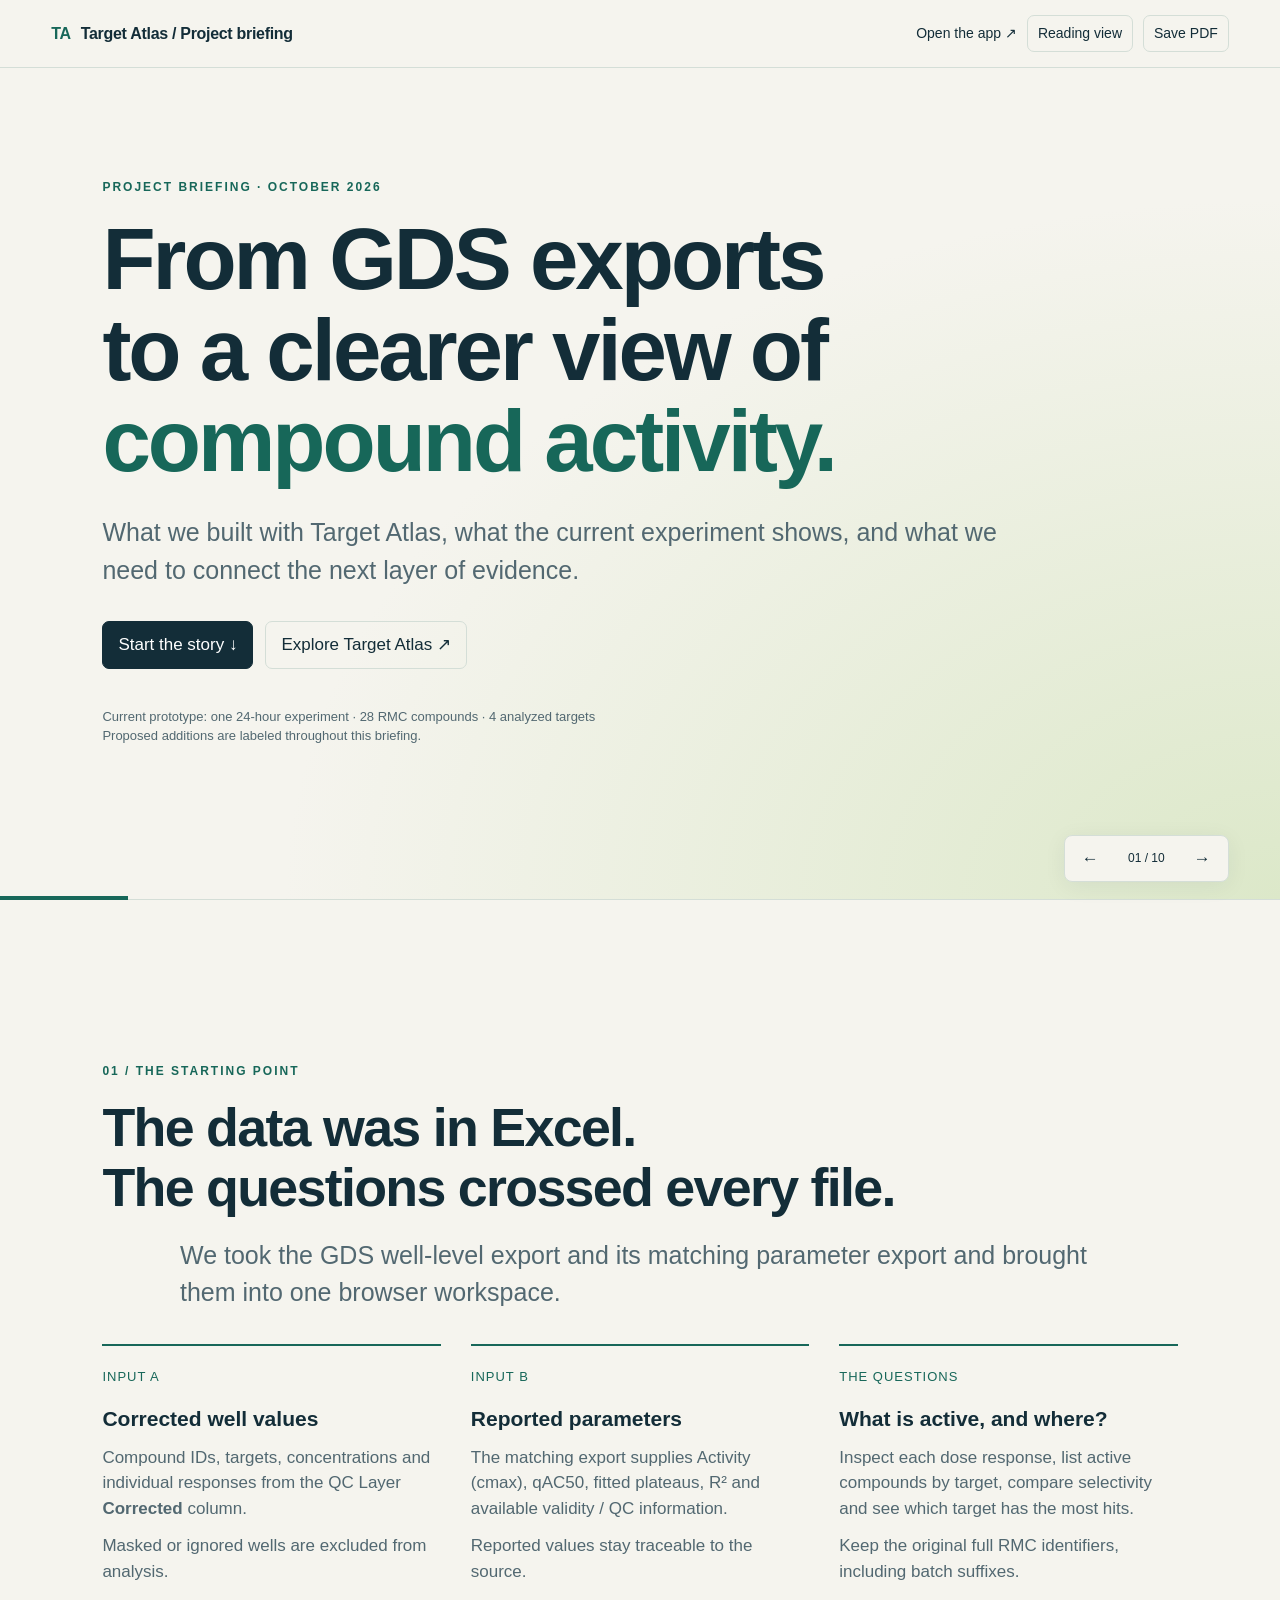
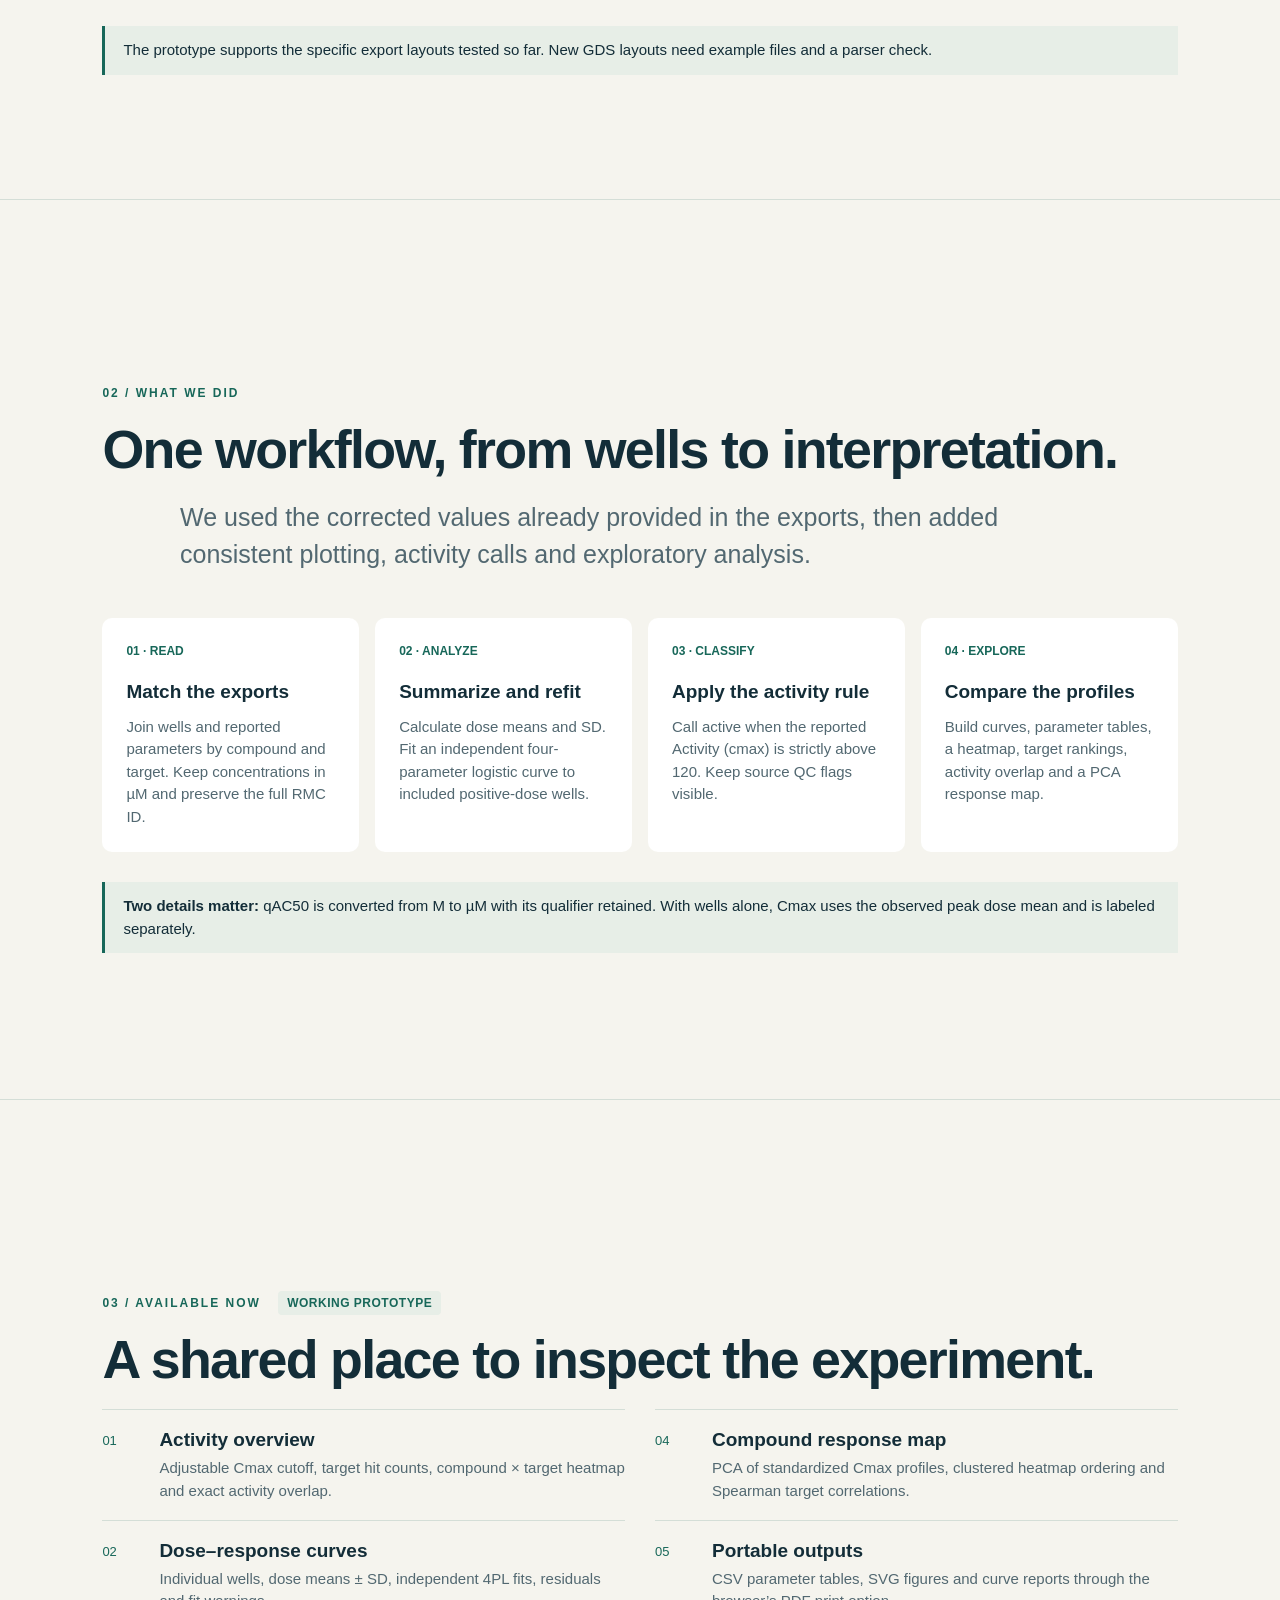
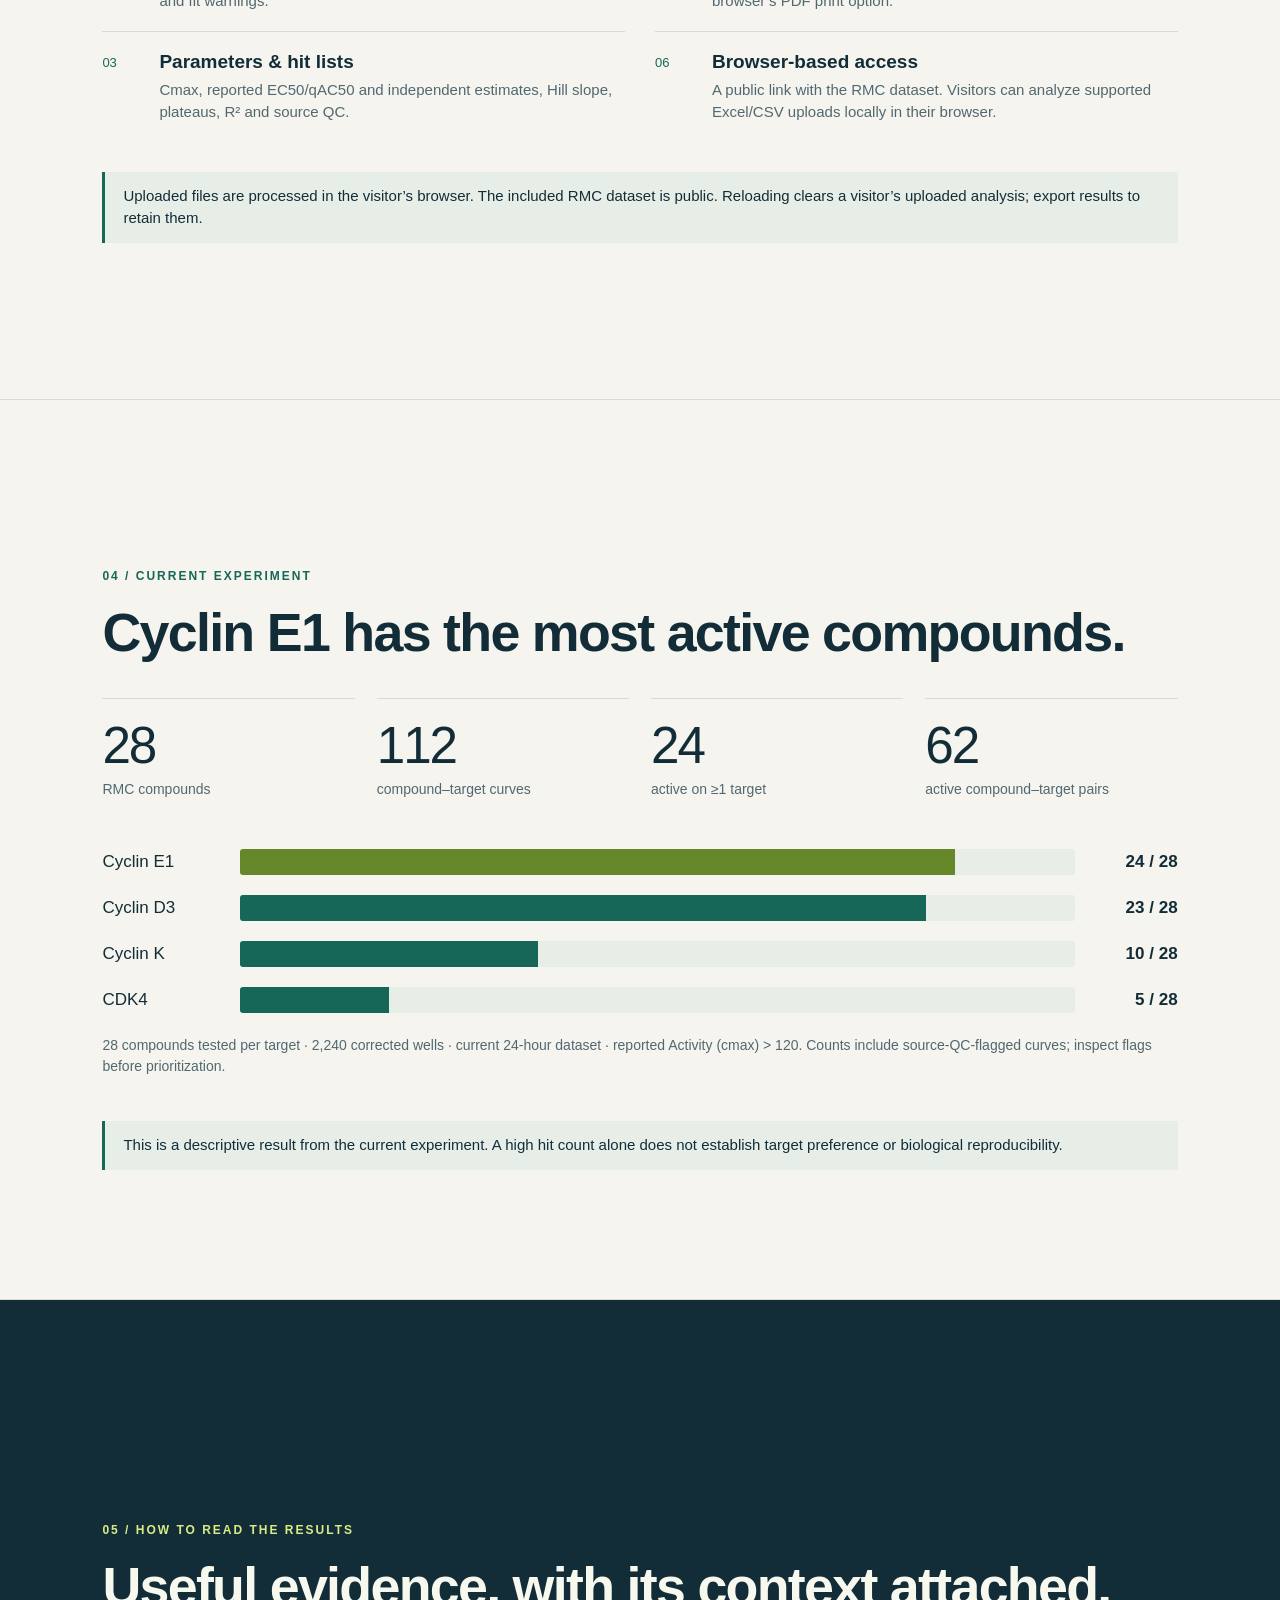
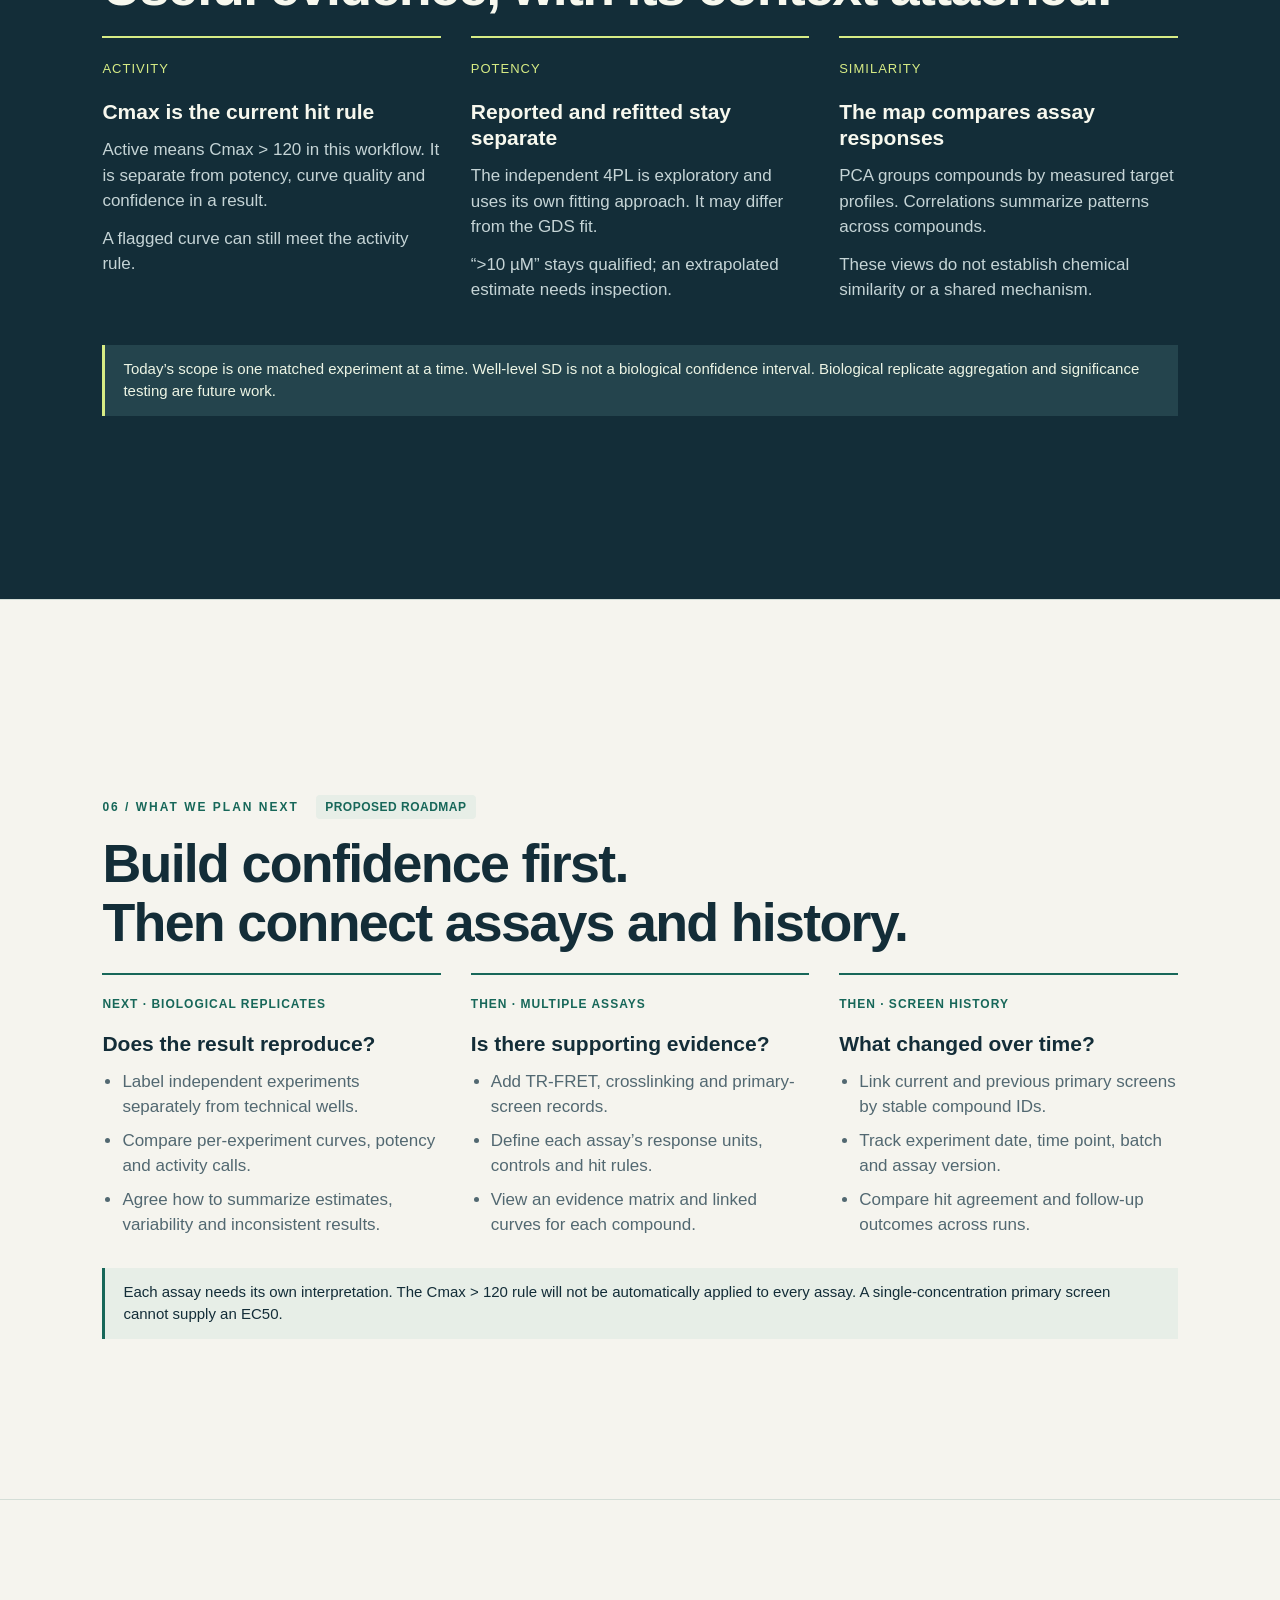
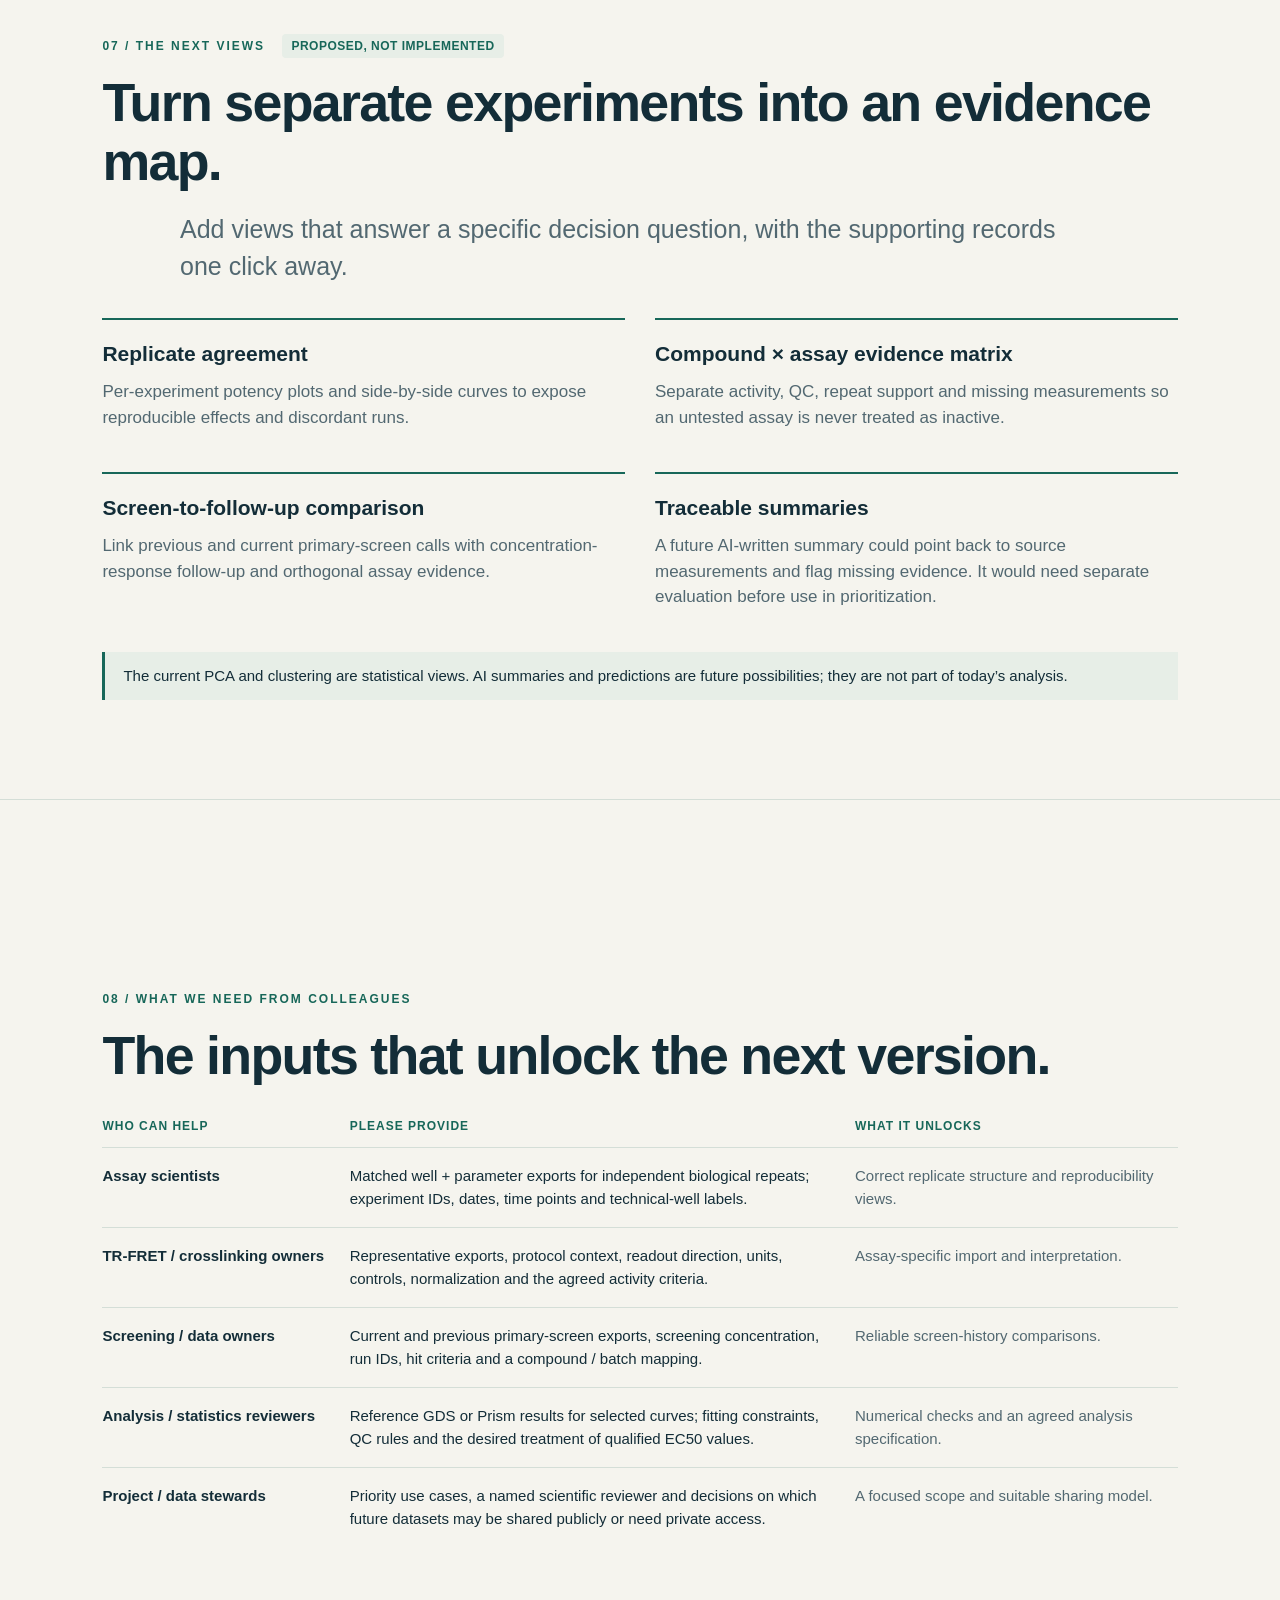
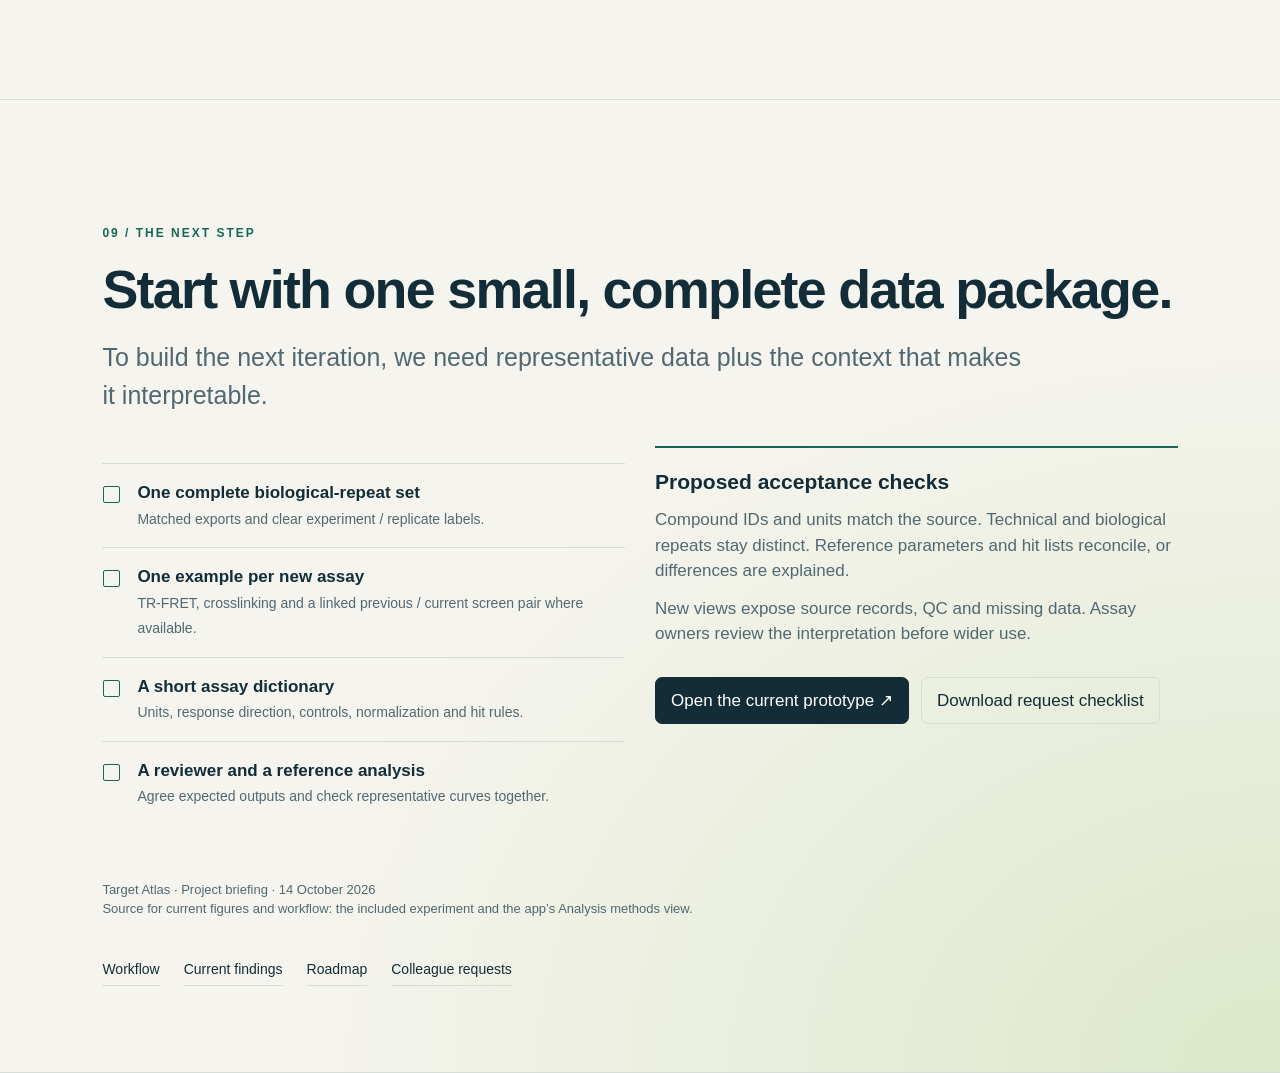
==== presentation.html @ cdcd8d78 "Add Target Atlas project briefing Add a presentation-style webpage explaining the GDS export workflo" ====
<!doctype html>
<html lang="en">
<head>
<meta charset="utf-8"><meta name="viewport" content="width=device-width,initial-scale=1">
<meta name="description" content="Target Atlas project briefing: GDS export workflow, current capabilities, findings, next steps and collaboration needs.">
<title>Target Atlas — Project briefing</title>
<style>
:root{--ink:#132d38;--muted:#526871;--paper:#f5f4ee;--teal:#176759;--lime:#d7ec85;--line:#d4ded7;--soft:#e7eee7;--white:#fff;--amber:#9b6120}*{box-sizing:border-box}html{scroll-behavior:auto;scroll-padding-top:0}body{margin:0;background:var(--paper);color:var(--ink);font:17px/1.5 -apple-system,BlinkMacSystemFont,"Segoe UI",sans-serif}a{color:inherit}button,a.action{font:inherit}button,a.action{border:1px solid var(--line);border-radius:7px;background:transparent;color:inherit;padding:10px 15px;cursor:pointer;text-decoration:none}button:hover,a.action:hover{background:var(--soft)}button:focus-visible,a:focus-visible{outline:3px solid var(--teal);outline-offset:4px}.top{position:fixed;top:0;left:0;right:0;z-index:10;background:var(--paper);border-bottom:1px solid var(--line);padding:15px 4vw;display:flex;align-items:center;justify-content:space-between;gap:16px}.brand{font-size:16px;font-weight:700;text-decoration:none;letter-spacing:-.3px}.brand span{color:var(--teal);margin-right:10px}.top nav{display:flex;align-items:center;gap:10px}.top nav a{font-size:14px;text-decoration:none}.top button{font-size:14px;padding:7px 10px}.progress{position:fixed;bottom:0;left:0;height:4px;background:var(--teal);z-index:20;width:10%}.slide{min-height:100svh;padding:124px 8vw 86px;display:flex;flex-direction:column;justify-content:center;border-bottom:1px solid var(--line);position:relative;scroll-margin-top:0}.slide>*{max-width:1200px;width:100%;margin-left:auto;margin-right:auto}.eyebrow{font-size:12px;font-weight:700;letter-spacing:2px;text-transform:uppercase;color:var(--teal);margin-bottom:18px}.eyebrow .tag{letter-spacing:.5px;margin-left:12px;padding:5px 9px;border-radius:4px;background:var(--soft)}h1,h2,h3,p{margin-top:0}h1{font-size:clamp(44px,6.8vw,88px);line-height:1.04;letter-spacing:-3px;font-weight:600;max-width:1000px;margin-bottom:28px}h1 em{font-style:normal;color:var(--teal)}h2{font-size:clamp(32px,4.2vw,55px);line-height:1.1;letter-spacing:-1.7px;font-weight:600;margin-bottom:20px}h3{font-size:21px;line-height:1.25;margin-bottom:12px;font-weight:600}.lead{font-size:clamp(19px,2vw,25px);color:var(--muted);max-width:920px;margin-bottom:32px}.hero{background:radial-gradient(ellipse at 100% 100%,#dce8c9 0,transparent 55%),var(--paper)}.hero .hero-content{max-width:1200px}.hero h1{margin-left:0}.hero .lead{margin-left:0}.actions{display:flex;flex-wrap:wrap;gap:12px;margin-top:30px}.primary{background:var(--ink)!important;color:var(--white)!important;border-color:var(--ink)!important}.meta{font-size:13px;color:var(--muted);margin-top:38px}.grid{display:grid;grid-template-columns:repeat(3,minmax(0,1fr));gap:30px}.grid.two{grid-template-columns:repeat(2,minmax(0,1fr))}.block{border-top:2px solid var(--teal);padding-top:21px}.block .num{color:var(--teal);font-size:13px;letter-spacing:1px;margin-bottom:20px}.block p{color:var(--muted);margin-bottom:12px}.block ul{padding-left:20px;margin:0;color:var(--muted)}li+li{margin-top:8px}.note{border-left:3px solid var(--teal);padding:13px 18px;background:var(--soft);margin-top:30px;font-size:15px}.pipeline{display:grid;grid-template-columns:repeat(4,minmax(0,1fr));gap:16px;margin-top:12px}.step{background:var(--white);padding:24px;border-radius:10px;position:relative}.step b{display:block;font-size:12px;color:var(--teal);margin-bottom:20px}.step h3{font-size:19px}.step p{font-size:15px;color:var(--muted);margin-bottom:0}.stats{display:grid;grid-template-columns:repeat(4,minmax(0,1fr));gap:22px;margin:15px auto 32px}.stat{border-top:1px solid var(--line);padding-top:18px}.stat strong{display:block;font-size:clamp(36px,4vw,58px);line-height:1.15;font-weight:500;letter-spacing:-2px}.stat span{font-size:14px;color:var(--muted)}.bars{display:grid;gap:20px;margin-top:16px}.bar-row{display:grid;grid-template-columns:120px 1fr 85px;gap:18px;align-items:center}.track{background:var(--soft);height:26px;border-radius:3px;overflow:hidden}.fill{height:100%;background:var(--teal)}.bar-row:first-child .fill{background:#66862a}.bar-row strong{text-align:right;font-size:17px}.caption{font-size:14px;color:var(--muted);margin-top:22px}.feature{padding:18px 0;border-top:1px solid var(--line);display:grid;grid-template-columns:45px 1fr;gap:12px}.feature span{font-size:13px;color:var(--teal);padding-top:3px}.feature h3{font-size:19px;margin-bottom:5px}.feature p{font-size:15px;color:var(--muted);margin:0}.dark{background:var(--ink);color:#f7f8ee}.dark .eyebrow{color:var(--lime)}.dark .lead,.dark p,.dark li{color:#c5d4d6}.dark .block{border-color:var(--lime)}.dark .num{color:var(--lime)}.dark .note{background:#24444d;border-color:var(--lime);color:#edf5e5}.phase{font-size:12px;color:var(--teal);font-weight:700;letter-spacing:1px;text-transform:uppercase;margin-bottom:18px}.roadmap .block{padding-top:20px}.ask-table{width:100%;border-collapse:collapse;font-size:15px}.ask-table th{text-align:left;color:var(--teal);font-size:12px;text-transform:uppercase;letter-spacing:1px;padding:12px 16px 12px 0}.ask-table td{vertical-align:top;padding:17px 22px 17px 0;border-top:1px solid var(--line)}.ask-table td:first-child{font-weight:600;width:23%}.ask-table td:nth-child(2){width:47%}.ask-table td:last-child{color:var(--muted)}.checklist{list-style:none;padding:0;display:grid;gap:0}.checklist li{padding:16px 0 16px 35px;border-top:1px solid var(--line);position:relative;margin:0}.checklist li:before{content:"";position:absolute;left:1px;top:22px;width:15px;height:15px;border:1.5px solid var(--teal);border-radius:2px}.footer{position:fixed;bottom:18px;right:4vw;display:flex;align-items:center;gap:8px;background:var(--paper);border:1px solid var(--line);border-radius:8px;padding:5px;z-index:11;box-shadow:0 4px 22px #132d3810}.footer button{padding:5px 12px;border:0}.footer output{font-size:12px;min-width:55px;text-align:center;color:var(--ink)}.section-links{display:flex;gap:9px;flex-wrap:wrap;margin-top:22px}.section-links a{border-bottom:1px solid var(--line);text-decoration:none;font-size:14px;padding:5px 0;margin-right:15px}.small{font-size:14px;color:var(--muted)}.overview .slide{min-height:auto;padding-top:110px;padding-bottom:70px}.overview .footer{display:none}@media(min-width:1100px){body:not(.overview){scroll-snap-type:y proximity}.slide{scroll-snap-align:start}}@media(max-width:760px){body{font-size:16px}.top{padding:12px 5vw}.top nav .app-link{display:none}.top nav{gap:5px}.top button{font-size:12px;padding:7px}.brand{font-size:14px}.slide{padding:115px 6vw 90px;min-height:auto}.hero{min-height:100svh}h1{letter-spacing:-2px}h2{letter-spacing:-1px}.grid,.grid.two{grid-template-columns:1fr;gap:25px}.pipeline{grid-template-columns:1fr 1fr;gap:12px}.stats{grid-template-columns:1fr 1fr}.bar-row{grid-template-columns:90px 1fr 65px;gap:10px}.ask-table,.ask-table tbody,.ask-table tr,.ask-table td{display:block}.ask-table thead{display:none}.ask-table tr{padding:13px 0;border-top:1px solid var(--line)}.ask-table td{border:0;padding:3px 0;width:100%!important}.ask-table td:last-child:before{content:"Needed for: ";font-weight:500}.top nav a{font-size:12px}.lead{margin-bottom:25px}}@media(max-width:420px){.pipeline{grid-template-columns:1fr}.top nav a{display:none}.step{padding:18px}.slide{padding-top:105px}.bar-row{font-size:14px}}@media(prefers-reduced-motion:reduce){html{scroll-behavior:auto}}@media print{@page{size:landscape;margin:12mm}html{scroll-behavior:auto}body{background:white;font-size:12pt;color:#132d38;-webkit-print-color-adjust:exact;print-color-adjust:exact}.top,.footer,.progress,.actions,.section-links{display:none!important}.slide,.overview .slide{min-height:0;height:auto;padding:15mm 10mm;break-after:page;break-inside:avoid;border:0}.slide:last-of-type{break-after:auto}h1{font-size:48pt}h2{font-size:30pt}.lead{font-size:17pt}.grid{gap:20px}.block p,.block li,.step p,.ask-table{font-size:11pt}.stats{margin:12px auto 20px}.stat strong{font-size:35pt}.note{margin-top:18px;font-size:11pt}.hero{background:var(--paper)}}
</style>
</head>
<body>
<header class="top"><a class="brand" href="#intro"><span>TA</span>Target Atlas / Project briefing</a><nav aria-label="Presentation controls"><a class="app-link" href="https://kkam-revmed.github.io/target-atlas/" target="_blank" rel="noopener">Open the app ↗</a><button id="overview" aria-pressed="false">Reading view</button><button id="print">Save PDF</button></nav></header>
<main>
<section class="slide hero" id="intro" aria-labelledby="title">
<div class="hero-content"><div class="eyebrow">Project briefing · October 2026</div><h1>From GDS exports<br>to a clearer view of<br><em>compound activity.</em></h1><p class="lead">What we built with Target Atlas, what the current experiment shows, and what we need to connect the next layer of evidence.</p><div class="actions"><a class="action primary" href="#starting-point">Start the story ↓</a><a class="action" href="https://kkam-revmed.github.io/target-atlas/" target="_blank" rel="noopener">Explore Target Atlas ↗</a></div><p class="meta">Current prototype: one 24-hour experiment · 28 RMC compounds · 4 analyzed targets<br>Proposed additions are labeled throughout this briefing.</p></div>
</section>
<section class="slide" id="starting-point" aria-labelledby="s2"><div class="eyebrow">01 / The starting point</div><h2 id="s2">The data was in Excel.<br>The questions crossed every file.</h2><p class="lead">We took the GDS well-level export and its matching parameter export and brought them into one browser workspace.</p><div class="grid"><article class="block"><div class="num">INPUT A</div><h3>Corrected well values</h3><p>Compound IDs, targets, concentrations and individual responses from the QC Layer <strong>Corrected</strong> column.</p><p>Masked or ignored wells are excluded from analysis.</p></article><article class="block"><div class="num">INPUT B</div><h3>Reported parameters</h3><p>The matching export supplies Activity (cmax), qAC50, fitted plateaus, R² and available validity / QC information.</p><p>Reported values stay traceable to the source.</p></article><article class="block"><div class="num">THE QUESTIONS</div><h3>What is active, and where?</h3><p>Inspect each dose response, list active compounds by target, compare selectivity and see which target has the most hits.</p><p>Keep the original full RMC identifiers, including batch suffixes.</p></article></div><div class="note">The prototype supports the specific export layouts tested so far. New GDS layouts need example files and a parser check.</div></section>
<section class="slide" id="workflow" aria-labelledby="s3"><div class="eyebrow">02 / What we did</div><h2 id="s3">One workflow, from wells to interpretation.</h2><p class="lead">We used the corrected values already provided in the exports, then added consistent plotting, activity calls and exploratory analysis.</p><div class="pipeline"><article class="step"><b>01 · READ</b><h3>Match the exports</h3><p>Join wells and reported parameters by compound and target. Keep concentrations in µM and preserve the full RMC ID.</p></article><article class="step"><b>02 · ANALYZE</b><h3>Summarize and refit</h3><p>Calculate dose means and SD. Fit an independent four-parameter logistic curve to included positive-dose wells.</p></article><article class="step"><b>03 · CLASSIFY</b><h3>Apply the activity rule</h3><p>Call active when the reported Activity (cmax) is strictly above 120. Keep source QC flags visible.</p></article><article class="step"><b>04 · EXPLORE</b><h3>Compare the profiles</h3><p>Build curves, parameter tables, a heatmap, target rankings, activity overlap and a PCA response map.</p></article></div><div class="note"><strong>Two details matter:</strong> qAC50 is converted from M to µM with its qualifier retained. With wells alone, Cmax uses the observed peak dose mean and is labeled separately.</div></section>
<section class="slide" id="today" aria-labelledby="s4"><div class="eyebrow">03 / Available now <span class="tag">Working prototype</span></div><h2 id="s4">A shared place to inspect the experiment.</h2><div class="grid two"><div><article class="feature"><span>01</span><div><h3>Activity overview</h3><p>Adjustable Cmax cutoff, target hit counts, compound × target heatmap and exact activity overlap.</p></div></article><article class="feature"><span>02</span><div><h3>Dose–response curves</h3><p>Individual wells, dose means ± SD, independent 4PL fits, residuals and fit warnings.</p></div></article><article class="feature"><span>03</span><div><h3>Parameters & hit lists</h3><p>Cmax, reported EC50/qAC50 and independent estimates, Hill slope, plateaus, R² and source QC.</p></div></article></div><div><article class="feature"><span>04</span><div><h3>Compound response map</h3><p>PCA of standardized Cmax profiles, clustered heatmap ordering and Spearman target correlations.</p></div></article><article class="feature"><span>05</span><div><h3>Portable outputs</h3><p>CSV parameter tables, SVG figures and curve reports through the browser’s PDF print option.</p></div></article><article class="feature"><span>06</span><div><h3>Browser-based access</h3><p>A public link with the RMC dataset. Visitors can analyze supported Excel/CSV uploads locally in their browser.</p></div></article></div></div><div class="note">Uploaded files are processed in the visitor’s browser. The included RMC dataset is public. Reloading clears a visitor’s uploaded analysis; export results to retain them.</div></section>
<section class="slide" id="findings" aria-labelledby="s5"><div class="eyebrow">04 / Current experiment</div><h2 id="s5">Cyclin E1 has the most active compounds.</h2><div class="stats"><div class="stat"><strong>28</strong><span>RMC compounds</span></div><div class="stat"><strong>112</strong><span>compound–target curves</span></div><div class="stat"><strong>24</strong><span>active on ≥1 target</span></div><div class="stat"><strong>62</strong><span>active compound–target pairs</span></div></div><div class="bars" role="img" aria-label="At Cmax strictly greater than 120: Cyclin E1 24 of 28, Cyclin D3 23 of 28, Cyclin K 10 of 28, CDK4 5 of 28 active compounds."><div class="bar-row"><span>Cyclin E1</span><div class="track"><div class="fill" style="width:85.714%"></div></div><strong>24 / 28</strong></div><div class="bar-row"><span>Cyclin D3</span><div class="track"><div class="fill" style="width:82.143%"></div></div><strong>23 / 28</strong></div><div class="bar-row"><span>Cyclin K</span><div class="track"><div class="fill" style="width:35.714%"></div></div><strong>10 / 28</strong></div><div class="bar-row"><span>CDK4</span><div class="track"><div class="fill" style="width:17.857%"></div></div><strong>5 / 28</strong></div></div><p class="caption">28 compounds tested per target · 2,240 corrected wells · current 24-hour dataset · reported Activity (cmax) &gt; 120. Counts include source-QC-flagged curves; inspect flags before prioritization.</p><div class="note">This is a descriptive result from the current experiment. A high hit count alone does not establish target preference or biological reproducibility.</div></section>
<section class="slide dark" id="interpretation" aria-labelledby="s6"><div class="eyebrow">05 / How to read the results</div><h2 id="s6">Useful evidence, with its context attached.</h2><div class="grid"><article class="block"><div class="num">ACTIVITY</div><h3>Cmax is the current hit rule</h3><p>Active means Cmax &gt; 120 in this workflow. It is separate from potency, curve quality and confidence in a result.</p><p>A flagged curve can still meet the activity rule.</p></article><article class="block"><div class="num">POTENCY</div><h3>Reported and refitted stay separate</h3><p>The independent 4PL is exploratory and uses its own fitting approach. It may differ from the GDS fit.</p><p>“&gt;10 µM” stays qualified; an extrapolated estimate needs inspection.</p></article><article class="block"><div class="num">SIMILARITY</div><h3>The map compares assay responses</h3><p>PCA groups compounds by measured target profiles. Correlations summarize patterns across compounds.</p><p>These views do not establish chemical similarity or a shared mechanism.</p></article></div><div class="note">Today’s scope is one matched experiment at a time. Well-level SD is not a biological confidence interval. Biological replicate aggregation and significance testing are future work.</div></section>
<section class="slide" id="roadmap" aria-labelledby="s7"><div class="eyebrow">06 / What we plan next <span class="tag">Proposed roadmap</span></div><h2 id="s7">Build confidence first.<br>Then connect assays and history.</h2><div class="grid roadmap"><article class="block"><div class="phase">Next · Biological replicates</div><h3>Does the result reproduce?</h3><ul><li>Label independent experiments separately from technical wells.</li><li>Compare per-experiment curves, potency and activity calls.</li><li>Agree how to summarize estimates, variability and inconsistent results.</li></ul></article><article class="block"><div class="phase">Then · Multiple assays</div><h3>Is there supporting evidence?</h3><ul><li>Add TR-FRET, crosslinking and primary-screen records.</li><li>Define each assay’s response units, controls and hit rules.</li><li>View an evidence matrix and linked curves for each compound.</li></ul></article><article class="block"><div class="phase">Then · Screen history</div><h3>What changed over time?</h3><ul><li>Link current and previous primary screens by stable compound IDs.</li><li>Track experiment date, time point, batch and assay version.</li><li>Compare hit agreement and follow-up outcomes across runs.</li></ul></article></div><div class="note">Each assay needs its own interpretation. The Cmax &gt; 120 rule will not be automatically applied to every assay. A single-concentration primary screen cannot supply an EC50.</div></section>
<section class="slide" id="future-views" aria-labelledby="s8"><div class="eyebrow">07 / The next views <span class="tag">Proposed, not implemented</span></div><h2 id="s8">Turn separate experiments into an evidence map.</h2><p class="lead">Add views that answer a specific decision question, with the supporting records one click away.</p><div class="grid two"><article class="block"><h3>Replicate agreement</h3><p>Per-experiment potency plots and side-by-side curves to expose reproducible effects and discordant runs.</p></article><article class="block"><h3>Compound × assay evidence matrix</h3><p>Separate activity, QC, repeat support and missing measurements so an untested assay is never treated as inactive.</p></article><article class="block"><h3>Screen-to-follow-up comparison</h3><p>Link previous and current primary-screen calls with concentration-response follow-up and orthogonal assay evidence.</p></article><article class="block"><h3>Traceable summaries</h3><p>A future AI-written summary could point back to source measurements and flag missing evidence. It would need separate evaluation before use in prioritization.</p></article></div><div class="note">The current PCA and clustering are statistical views. AI summaries and predictions are future possibilities; they are not part of today’s analysis.</div></section>
<section class="slide" id="collaboration" aria-labelledby="s9"><div class="eyebrow">08 / What we need from colleagues</div><h2 id="s9">The inputs that unlock the next version.</h2><table class="ask-table"><thead><tr><th>Who can help</th><th>Please provide</th><th>What it unlocks</th></tr></thead><tbody><tr><td>Assay scientists</td><td>Matched well + parameter exports for independent biological repeats; experiment IDs, dates, time points and technical-well labels.</td><td>Correct replicate structure and reproducibility views.</td></tr><tr><td>TR-FRET / crosslinking owners</td><td>Representative exports, protocol context, readout direction, units, controls, normalization and the agreed activity criteria.</td><td>Assay-specific import and interpretation.</td></tr><tr><td>Screening / data owners</td><td>Current and previous primary-screen exports, screening concentration, run IDs, hit criteria and a compound / batch mapping.</td><td>Reliable screen-history comparisons.</td></tr><tr><td>Analysis / statistics reviewers</td><td>Reference GDS or Prism results for selected curves; fitting constraints, QC rules and the desired treatment of qualified EC50 values.</td><td>Numerical checks and an agreed analysis specification.</td></tr><tr><td>Project / data stewards</td><td>Priority use cases, a named scientific reviewer and decisions on which future datasets may be shared publicly or need private access.</td><td>A focused scope and suitable sharing model.</td></tr></tbody></table></section>
<section class="slide hero" id="next-step" aria-labelledby="s10"><div class="eyebrow">09 / The next step</div><h2 id="s10">Start with one small, complete data package.</h2><p class="lead">To build the next iteration, we need representative data plus the context that makes it interpretable.</p><div class="grid two"><div><ul class="checklist"><li><strong>One complete biological-repeat set</strong><br><span class="small">Matched exports and clear experiment / replicate labels.</span></li><li><strong>One example per new assay</strong><br><span class="small">TR-FRET, crosslinking and a linked previous / current screen pair where available.</span></li><li><strong>A short assay dictionary</strong><br><span class="small">Units, response direction, controls, normalization and hit rules.</span></li><li><strong>A reviewer and a reference analysis</strong><br><span class="small">Agree expected outputs and check representative curves together.</span></li></ul></div><div class="block"><h3>Proposed acceptance checks</h3><p>Compound IDs and units match the source. Technical and biological repeats stay distinct. Reference parameters and hit lists reconcile, or differences are explained.</p><p>New views expose source records, QC and missing data. Assay owners review the interpretation before wider use.</p><div class="actions"><a class="action primary" href="https://kkam-revmed.github.io/target-atlas/" target="_blank" rel="noopener">Open the current prototype ↗</a><button id="download">Download request checklist</button></div></div></div><p class="meta">Target Atlas · Project briefing · 14 October 2026<br>Source for current figures and workflow: the included experiment and the app’s Analysis methods view.</p><div class="section-links"><a href="#workflow">Workflow</a><a href="#findings">Current findings</a><a href="#roadmap">Roadmap</a><a href="#collaboration">Colleague requests</a></div></section>
</main>
<nav class="footer" aria-label="Slide navigation"><button id="prev" aria-label="Previous slide">←</button><output id="counter" aria-live="polite">01 / 10</output><button id="next" aria-label="Next slide">→</button></nav><div class="progress" aria-hidden="true" id="progress"></div>
<script>
const slides=[...document.querySelectorAll('.slide')];let current=0;
function update(i){current=i;document.querySelector('#counter').textContent=String(i+1).padStart(2,'0')+' / '+slides.length;document.querySelector('#progress').style.width=((i+1)/slides.length*100)+'%';document.querySelector('#prev').disabled=i===0;document.querySelector('#next').disabled=i===slides.length-1;}
function go(i){slides[Math.max(0,Math.min(slides.length-1,i))].scrollIntoView({behavior:'instant',block:'start'});}
let scheduled=false;function track(){scheduled=false;const marker=window.innerHeight*.35;let selected=0;slides.forEach((s,i)=>{if(s.getBoundingClientRect().top<=marker)selected=i;});update(selected);}window.addEventListener('scroll',()=>{if(!scheduled){scheduled=true;requestAnimationFrame(track);}},{passive:true});window.addEventListener('resize',track);
document.querySelector('#prev').onclick=()=>go(current-1);document.querySelector('#next').onclick=()=>go(current+1);
document.addEventListener('keydown',e=>{if(e.target.closest('button,a,input,textarea,select'))return;if(['ArrowRight','PageDown','ArrowLeft','PageUp','Home','End'].includes(e.key)){e.preventDefault();go(e.key==='Home'?0:e.key==='End'?slides.length-1:current+(['ArrowRight','PageDown'].includes(e.key)?1:-1));}});
document.querySelector('#overview').onclick=e=>{const enabled=document.body.classList.toggle('overview');e.currentTarget.setAttribute('aria-pressed',String(enabled));e.currentTarget.textContent=enabled?'Slide view':'Reading view';};document.querySelector('#print').onclick=()=>window.print();
document.querySelector('#download').onclick=()=>{const text='TARGET ATLAS — COLLABORATION REQUEST\n14 October 2026\n\n1. Biological replicates\nProvide one complete set of independent-repeat GDS well and parameter exports, with experiment IDs, dates, time points and technical-well labels.\n\n2. New assays\nProvide a representative TR-FRET export, crosslinking export, and linked previous/current primary-screen records where available. Include units, response direction, screening concentration, controls, normalization and agreed hit rules.\n\n3. Identity and context\nProvide stable RMC compound IDs including batch suffixes, compound mappings, assay versions and run identifiers.\n\n4. Analysis review\nProvide reference GDS/Prism results for selected curves, fitting constraints, QC rules, treatment of qualified EC50 values and a named scientific reviewer.\n\n5. Sharing and priorities\nAgree the first use case and which future datasets may be public versus private.\n\nCurrent app: https://kkam-revmed.github.io/target-atlas/\nCurrent scope: one matched experiment at a time. Biological replicate aggregation and multi-assay support are proposed additions.\n';const url=URL.createObjectURL(new Blob([text],{type:'text/plain;charset=utf-8'}));const a=document.createElement('a');a.href=url;a.download='target-atlas-collaboration-checklist.txt';a.click();setTimeout(()=>URL.revokeObjectURL(url),1000);};update(0);
</script>
</body></html>
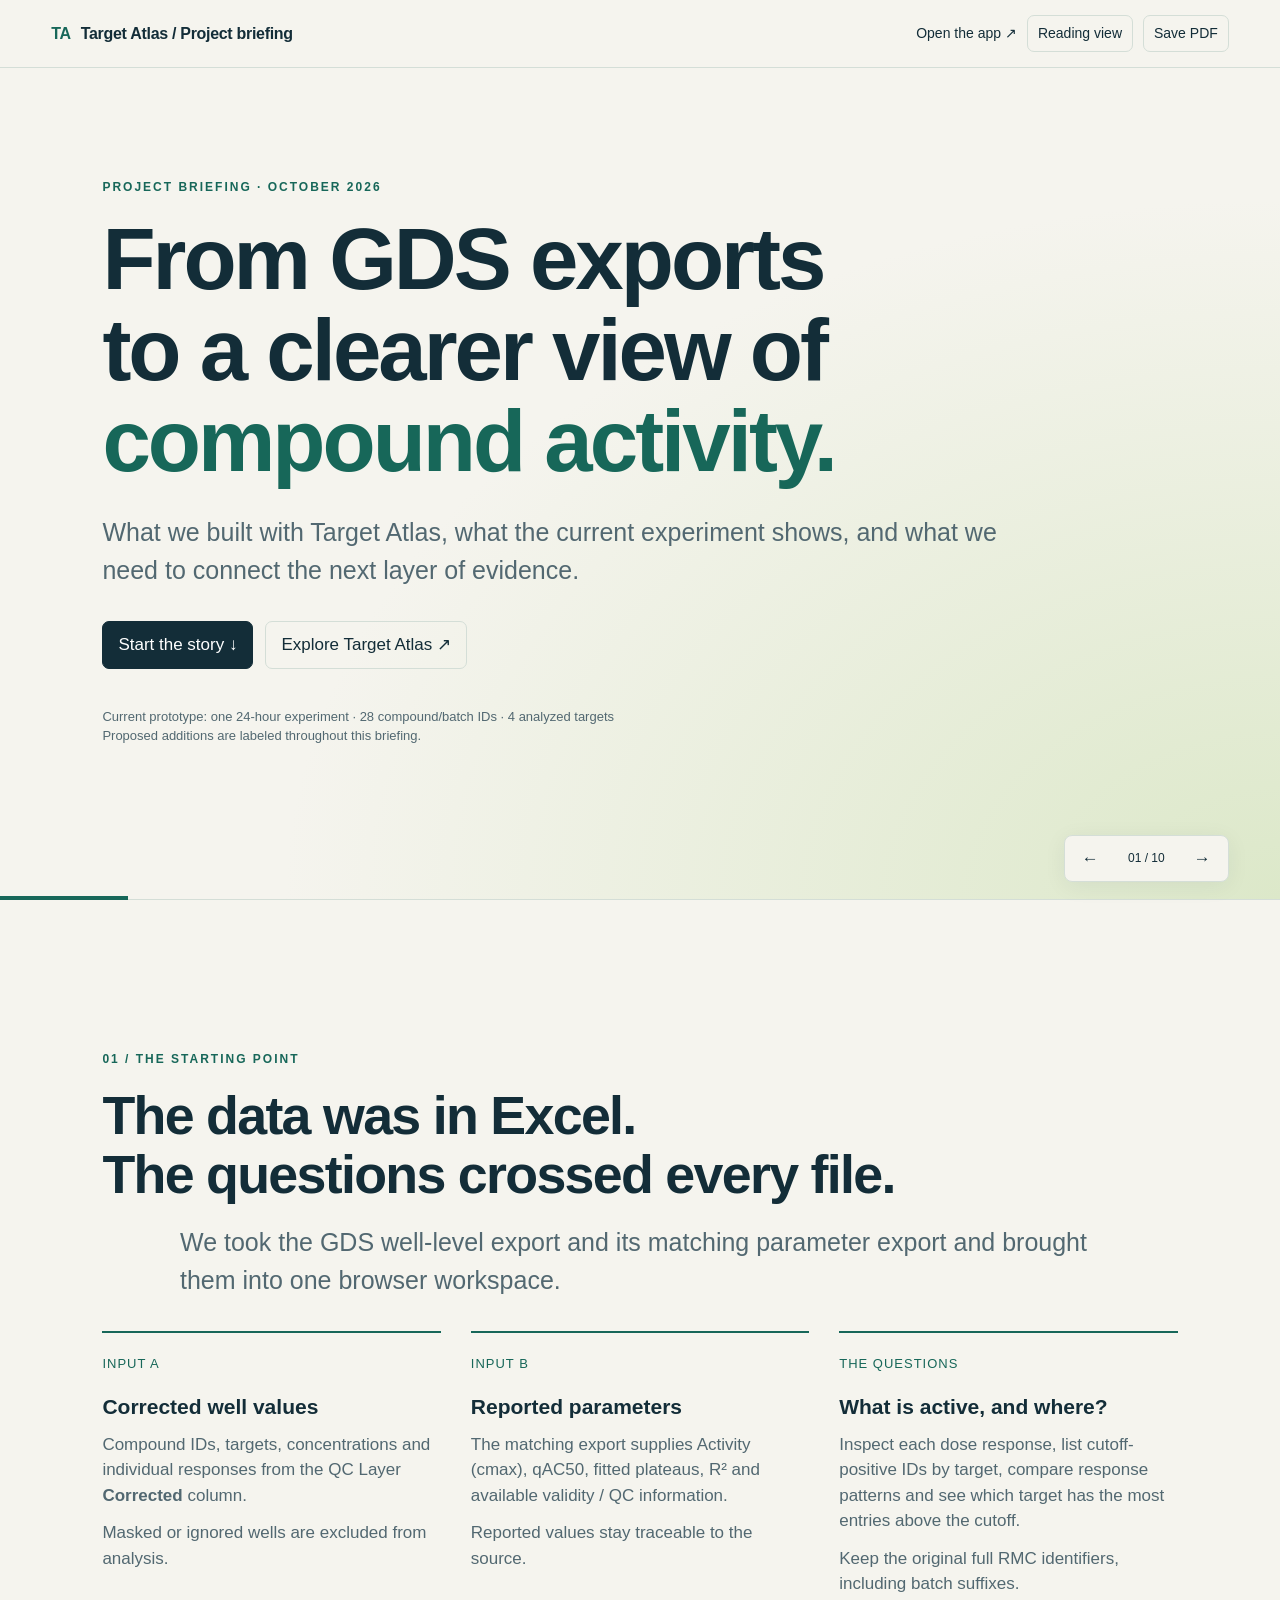
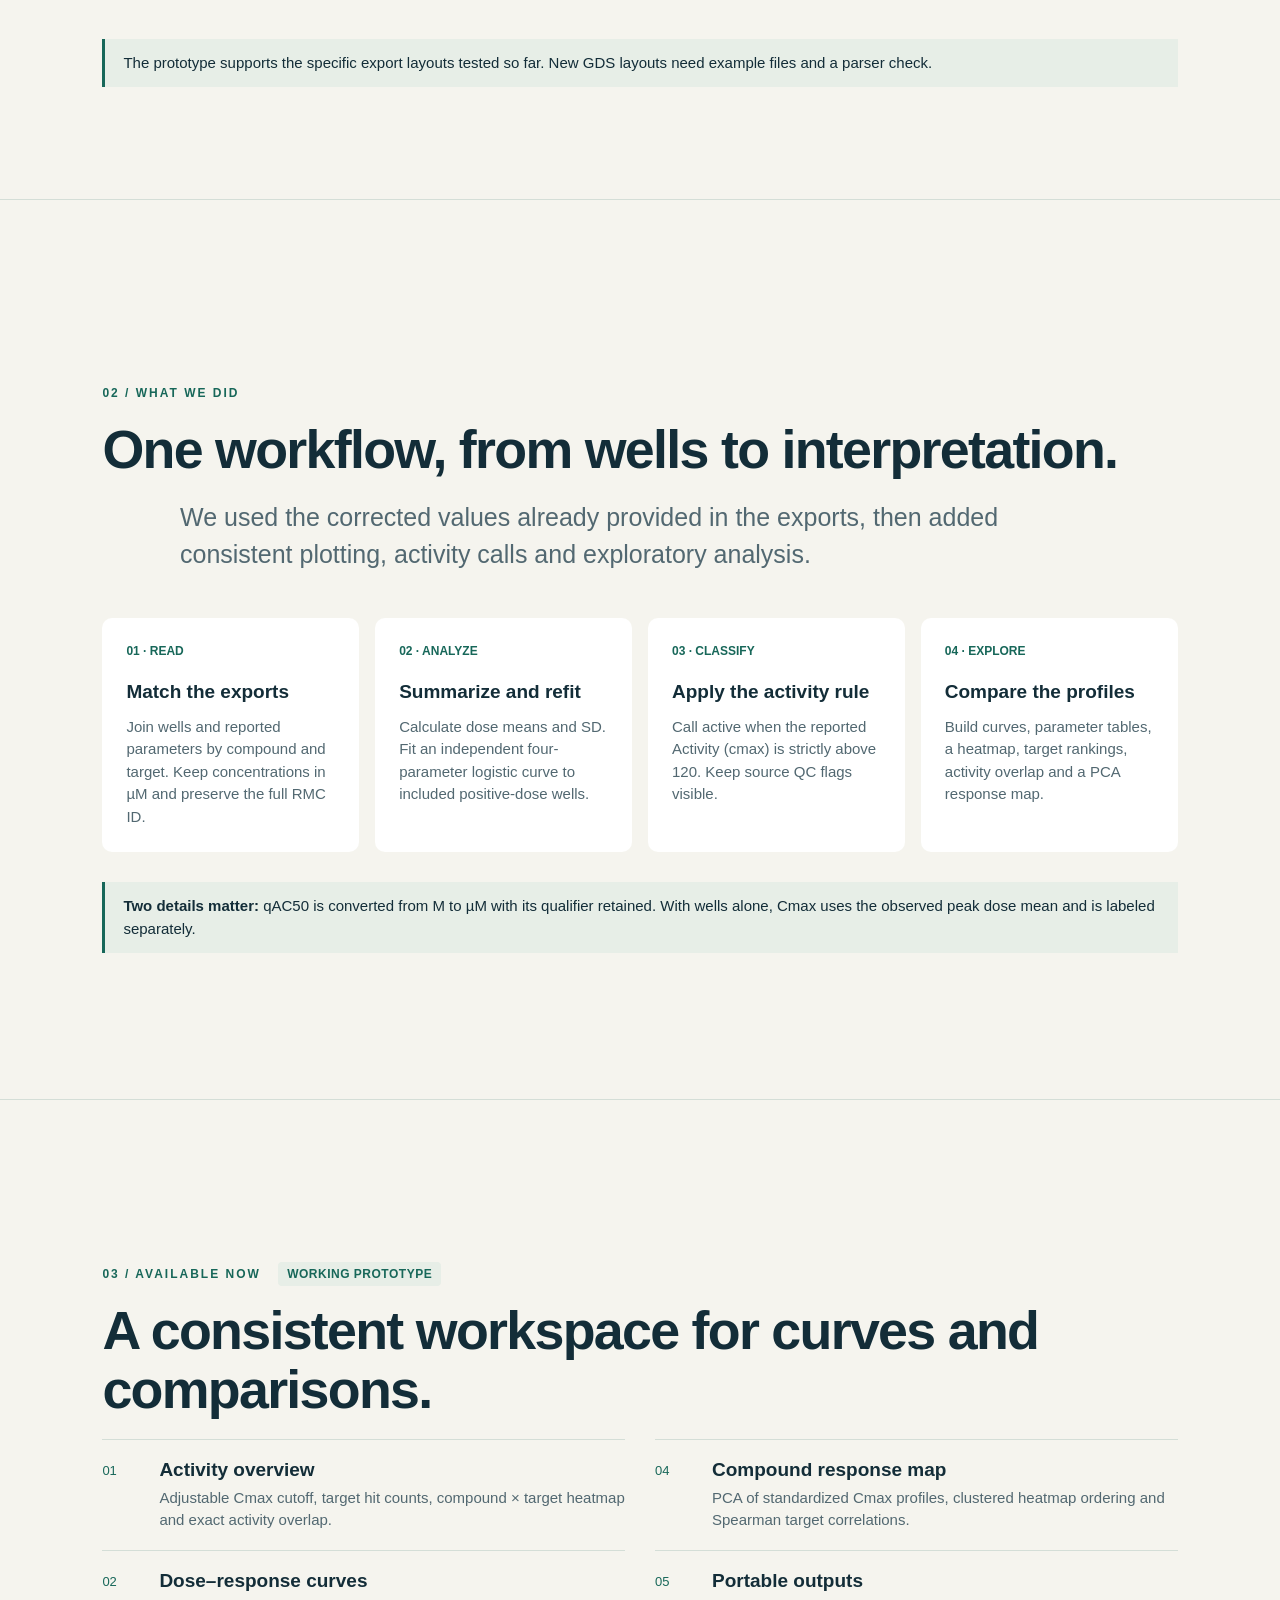
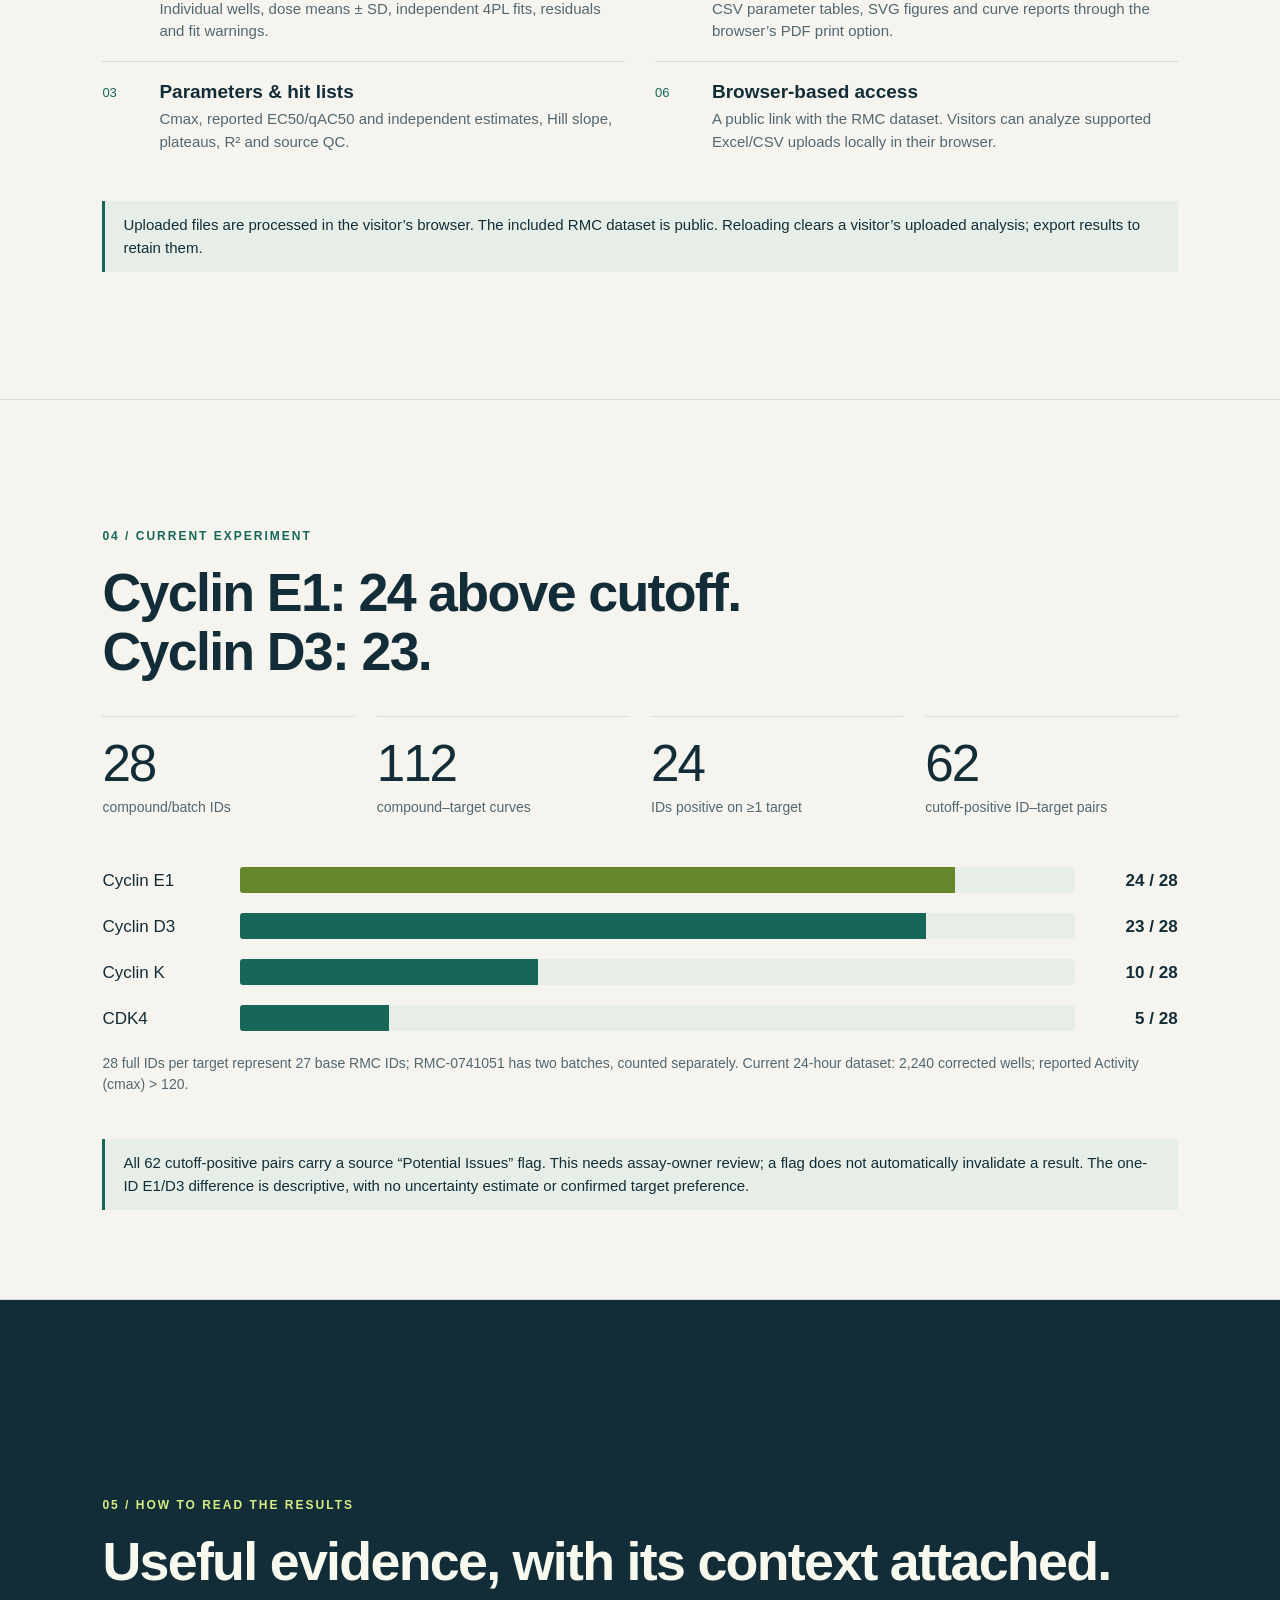
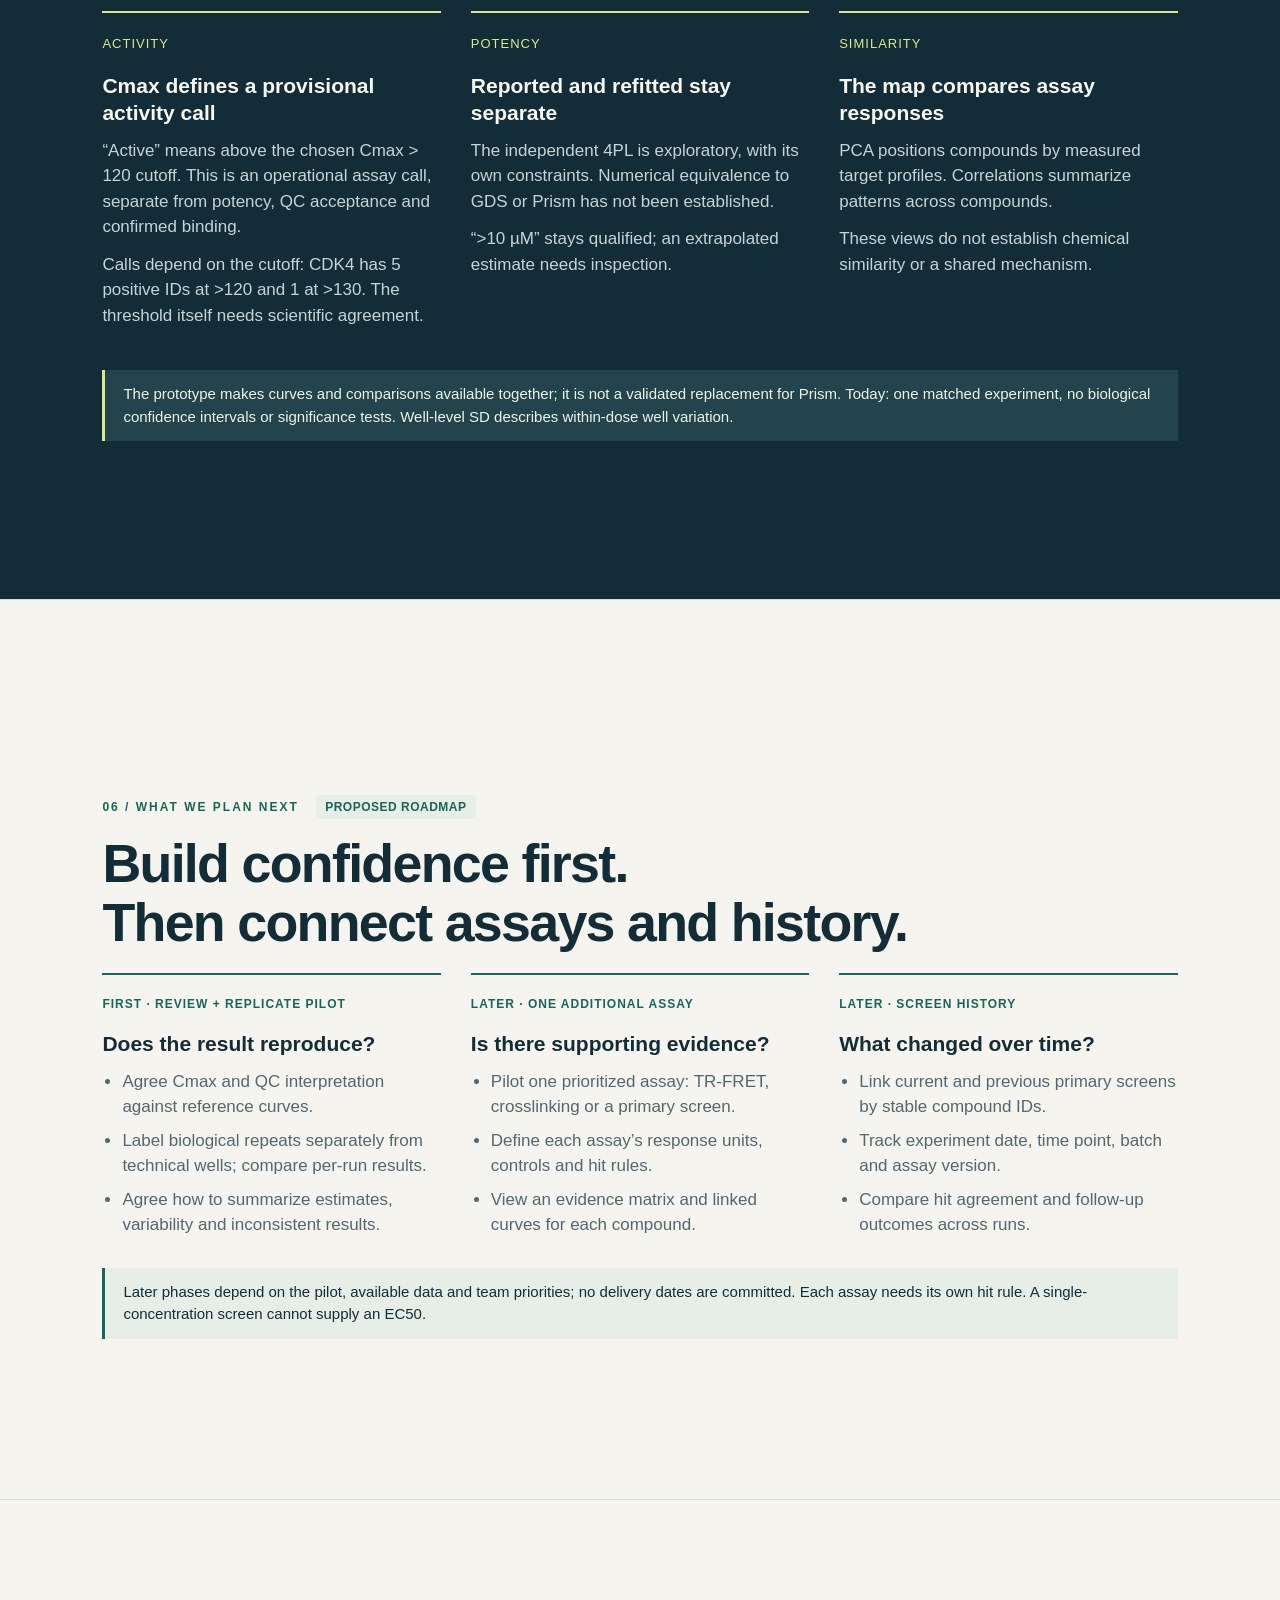
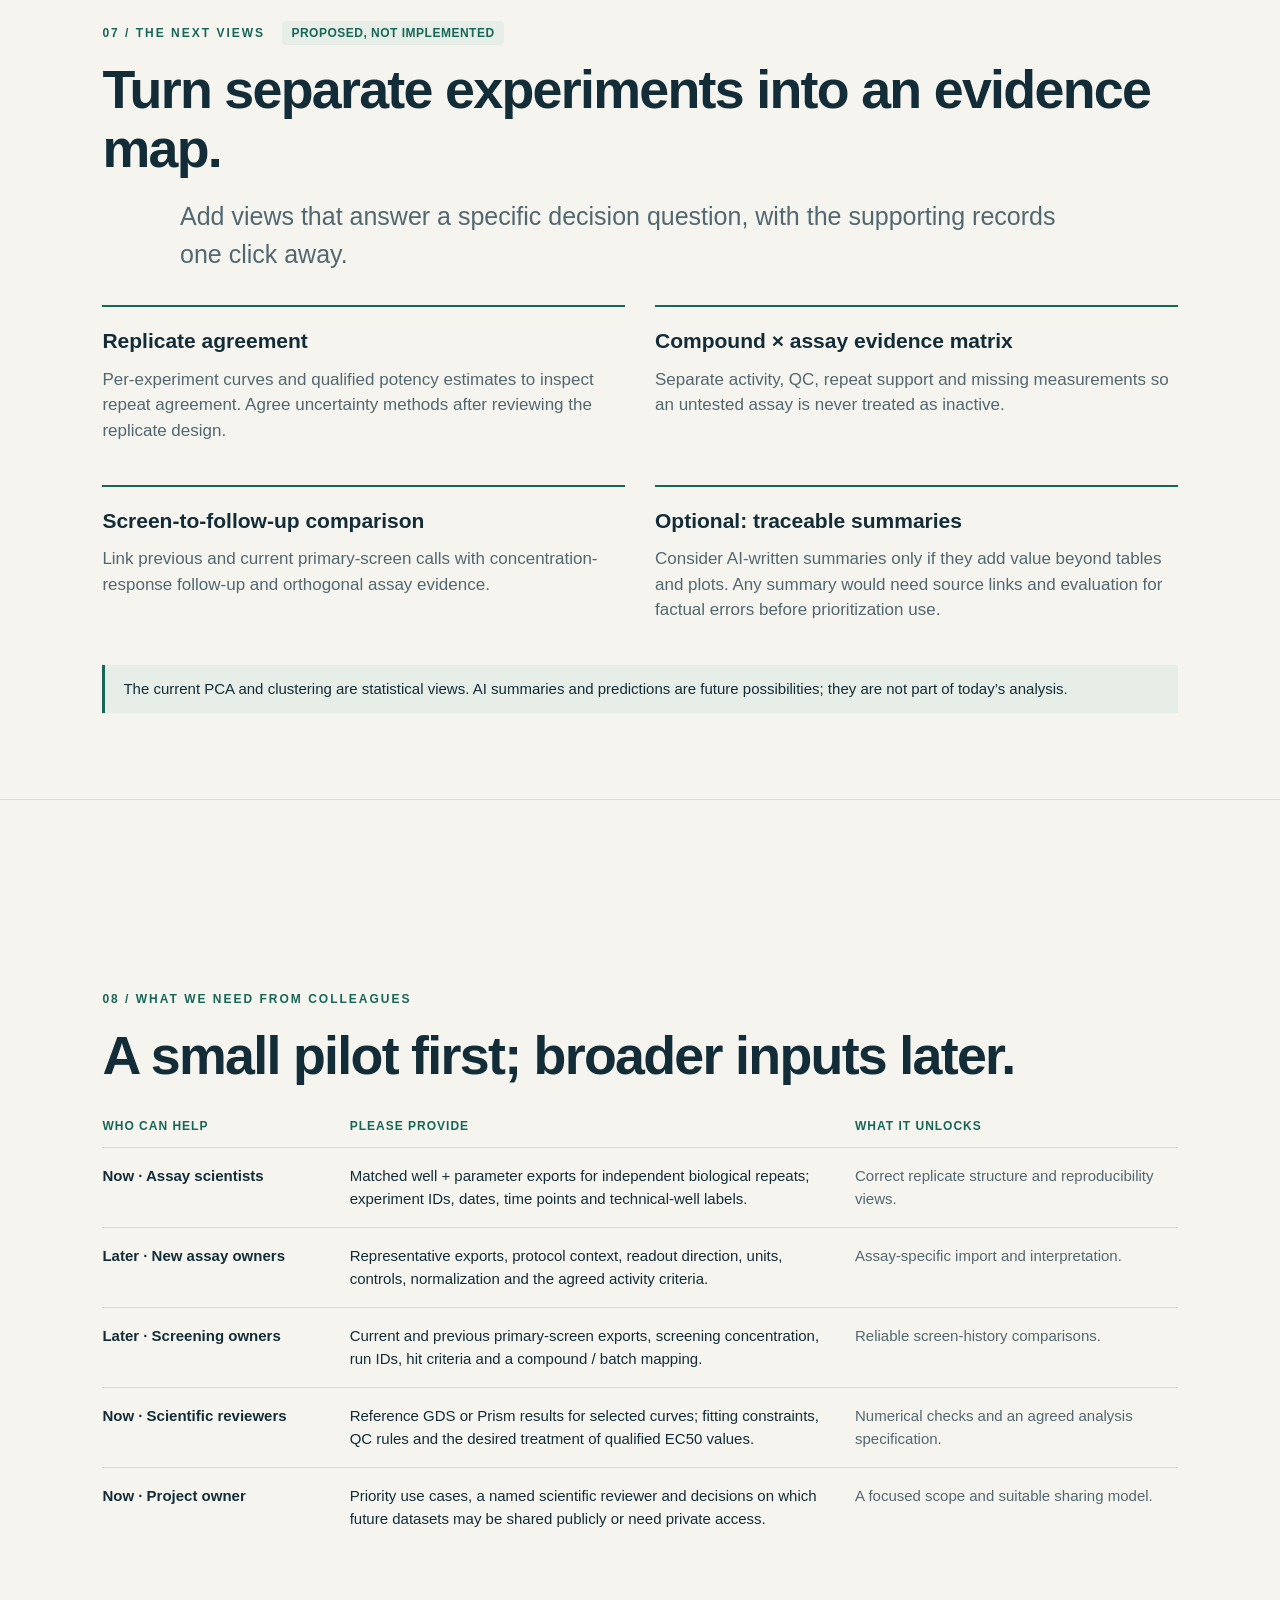
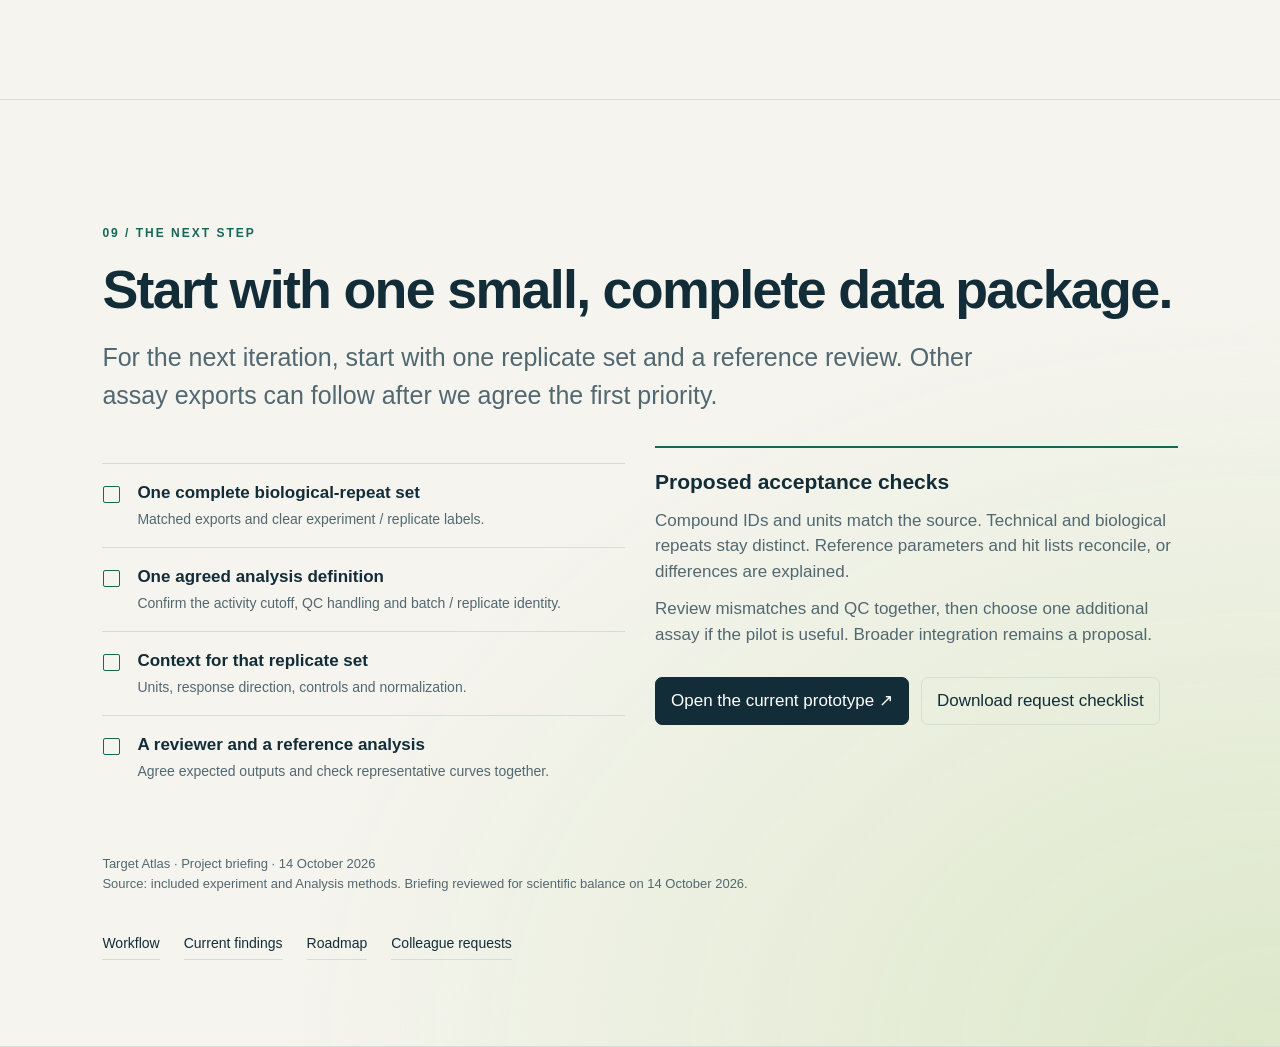
==== commit 4114457e: "Balance project briefing claims and next-step requests Clarify 28 compound/batch IDs versus 27 base " ====
--- a/presentation.html
+++ b/presentation.html
@@ -12,17 +12,17 @@
 <header class="top"><a class="brand" href="#intro"><span>TA</span>Target Atlas / Project briefing</a><nav aria-label="Presentation controls"><a class="app-link" href="https://kkam-revmed.github.io/target-atlas/" target="_blank" rel="noopener">Open the app ↗</a><button id="overview" aria-pressed="false">Reading view</button><button id="print">Save PDF</button></nav></header>
 <main>
 <section class="slide hero" id="intro" aria-labelledby="title">
-<div class="hero-content"><div class="eyebrow">Project briefing · October 2026</div><h1>From GDS exports<br>to a clearer view of<br><em>compound activity.</em></h1><p class="lead">What we built with Target Atlas, what the current experiment shows, and what we need to connect the next layer of evidence.</p><div class="actions"><a class="action primary" href="#starting-point">Start the story ↓</a><a class="action" href="https://kkam-revmed.github.io/target-atlas/" target="_blank" rel="noopener">Explore Target Atlas ↗</a></div><p class="meta">Current prototype: one 24-hour experiment · 28 RMC compounds · 4 analyzed targets<br>Proposed additions are labeled throughout this briefing.</p></div>
+<div class="hero-content"><div class="eyebrow">Project briefing · October 2026</div><h1>From GDS exports<br>to a clearer view of<br><em>compound activity.</em></h1><p class="lead">What we built with Target Atlas, what the current experiment shows, and what we need to connect the next layer of evidence.</p><div class="actions"><a class="action primary" href="#starting-point">Start the story ↓</a><a class="action" href="https://kkam-revmed.github.io/target-atlas/" target="_blank" rel="noopener">Explore Target Atlas ↗</a></div><p class="meta">Current prototype: one 24-hour experiment · 28 compound/batch IDs · 4 analyzed targets<br>Proposed additions are labeled throughout this briefing.</p></div>
 </section>
-<section class="slide" id="starting-point" aria-labelledby="s2"><div class="eyebrow">01 / The starting point</div><h2 id="s2">The data was in Excel.<br>The questions crossed every file.</h2><p class="lead">We took the GDS well-level export and its matching parameter export and brought them into one browser workspace.</p><div class="grid"><article class="block"><div class="num">INPUT A</div><h3>Corrected well values</h3><p>Compound IDs, targets, concentrations and individual responses from the QC Layer <strong>Corrected</strong> column.</p><p>Masked or ignored wells are excluded from analysis.</p></article><article class="block"><div class="num">INPUT B</div><h3>Reported parameters</h3><p>The matching export supplies Activity (cmax), qAC50, fitted plateaus, R² and available validity / QC information.</p><p>Reported values stay traceable to the source.</p></article><article class="block"><div class="num">THE QUESTIONS</div><h3>What is active, and where?</h3><p>Inspect each dose response, list active compounds by target, compare selectivity and see which target has the most hits.</p><p>Keep the original full RMC identifiers, including batch suffixes.</p></article></div><div class="note">The prototype supports the specific export layouts tested so far. New GDS layouts need example files and a parser check.</div></section>
+<section class="slide" id="starting-point" aria-labelledby="s2"><div class="eyebrow">01 / The starting point</div><h2 id="s2">The data was in Excel.<br>The questions crossed every file.</h2><p class="lead">We took the GDS well-level export and its matching parameter export and brought them into one browser workspace.</p><div class="grid"><article class="block"><div class="num">INPUT A</div><h3>Corrected well values</h3><p>Compound IDs, targets, concentrations and individual responses from the QC Layer <strong>Corrected</strong> column.</p><p>Masked or ignored wells are excluded from analysis.</p></article><article class="block"><div class="num">INPUT B</div><h3>Reported parameters</h3><p>The matching export supplies Activity (cmax), qAC50, fitted plateaus, R² and available validity / QC information.</p><p>Reported values stay traceable to the source.</p></article><article class="block"><div class="num">THE QUESTIONS</div><h3>What is active, and where?</h3><p>Inspect each dose response, list cutoff-positive IDs by target, compare response patterns and see which target has the most entries above the cutoff.</p><p>Keep the original full RMC identifiers, including batch suffixes.</p></article></div><div class="note">The prototype supports the specific export layouts tested so far. New GDS layouts need example files and a parser check.</div></section>
 <section class="slide" id="workflow" aria-labelledby="s3"><div class="eyebrow">02 / What we did</div><h2 id="s3">One workflow, from wells to interpretation.</h2><p class="lead">We used the corrected values already provided in the exports, then added consistent plotting, activity calls and exploratory analysis.</p><div class="pipeline"><article class="step"><b>01 · READ</b><h3>Match the exports</h3><p>Join wells and reported parameters by compound and target. Keep concentrations in µM and preserve the full RMC ID.</p></article><article class="step"><b>02 · ANALYZE</b><h3>Summarize and refit</h3><p>Calculate dose means and SD. Fit an independent four-parameter logistic curve to included positive-dose wells.</p></article><article class="step"><b>03 · CLASSIFY</b><h3>Apply the activity rule</h3><p>Call active when the reported Activity (cmax) is strictly above 120. Keep source QC flags visible.</p></article><article class="step"><b>04 · EXPLORE</b><h3>Compare the profiles</h3><p>Build curves, parameter tables, a heatmap, target rankings, activity overlap and a PCA response map.</p></article></div><div class="note"><strong>Two details matter:</strong> qAC50 is converted from M to µM with its qualifier retained. With wells alone, Cmax uses the observed peak dose mean and is labeled separately.</div></section>
-<section class="slide" id="today" aria-labelledby="s4"><div class="eyebrow">03 / Available now <span class="tag">Working prototype</span></div><h2 id="s4">A shared place to inspect the experiment.</h2><div class="grid two"><div><article class="feature"><span>01</span><div><h3>Activity overview</h3><p>Adjustable Cmax cutoff, target hit counts, compound × target heatmap and exact activity overlap.</p></div></article><article class="feature"><span>02</span><div><h3>Dose–response curves</h3><p>Individual wells, dose means ± SD, independent 4PL fits, residuals and fit warnings.</p></div></article><article class="feature"><span>03</span><div><h3>Parameters & hit lists</h3><p>Cmax, reported EC50/qAC50 and independent estimates, Hill slope, plateaus, R² and source QC.</p></div></article></div><div><article class="feature"><span>04</span><div><h3>Compound response map</h3><p>PCA of standardized Cmax profiles, clustered heatmap ordering and Spearman target correlations.</p></div></article><article class="feature"><span>05</span><div><h3>Portable outputs</h3><p>CSV parameter tables, SVG figures and curve reports through the browser’s PDF print option.</p></div></article><article class="feature"><span>06</span><div><h3>Browser-based access</h3><p>A public link with the RMC dataset. Visitors can analyze supported Excel/CSV uploads locally in their browser.</p></div></article></div></div><div class="note">Uploaded files are processed in the visitor’s browser. The included RMC dataset is public. Reloading clears a visitor’s uploaded analysis; export results to retain them.</div></section>
-<section class="slide" id="findings" aria-labelledby="s5"><div class="eyebrow">04 / Current experiment</div><h2 id="s5">Cyclin E1 has the most active compounds.</h2><div class="stats"><div class="stat"><strong>28</strong><span>RMC compounds</span></div><div class="stat"><strong>112</strong><span>compound–target curves</span></div><div class="stat"><strong>24</strong><span>active on ≥1 target</span></div><div class="stat"><strong>62</strong><span>active compound–target pairs</span></div></div><div class="bars" role="img" aria-label="At Cmax strictly greater than 120: Cyclin E1 24 of 28, Cyclin D3 23 of 28, Cyclin K 10 of 28, CDK4 5 of 28 active compounds."><div class="bar-row"><span>Cyclin E1</span><div class="track"><div class="fill" style="width:85.714%"></div></div><strong>24 / 28</strong></div><div class="bar-row"><span>Cyclin D3</span><div class="track"><div class="fill" style="width:82.143%"></div></div><strong>23 / 28</strong></div><div class="bar-row"><span>Cyclin K</span><div class="track"><div class="fill" style="width:35.714%"></div></div><strong>10 / 28</strong></div><div class="bar-row"><span>CDK4</span><div class="track"><div class="fill" style="width:17.857%"></div></div><strong>5 / 28</strong></div></div><p class="caption">28 compounds tested per target · 2,240 corrected wells · current 24-hour dataset · reported Activity (cmax) &gt; 120. Counts include source-QC-flagged curves; inspect flags before prioritization.</p><div class="note">This is a descriptive result from the current experiment. A high hit count alone does not establish target preference or biological reproducibility.</div></section>
-<section class="slide dark" id="interpretation" aria-labelledby="s6"><div class="eyebrow">05 / How to read the results</div><h2 id="s6">Useful evidence, with its context attached.</h2><div class="grid"><article class="block"><div class="num">ACTIVITY</div><h3>Cmax is the current hit rule</h3><p>Active means Cmax &gt; 120 in this workflow. It is separate from potency, curve quality and confidence in a result.</p><p>A flagged curve can still meet the activity rule.</p></article><article class="block"><div class="num">POTENCY</div><h3>Reported and refitted stay separate</h3><p>The independent 4PL is exploratory and uses its own fitting approach. It may differ from the GDS fit.</p><p>“&gt;10 µM” stays qualified; an extrapolated estimate needs inspection.</p></article><article class="block"><div class="num">SIMILARITY</div><h3>The map compares assay responses</h3><p>PCA groups compounds by measured target profiles. Correlations summarize patterns across compounds.</p><p>These views do not establish chemical similarity or a shared mechanism.</p></article></div><div class="note">Today’s scope is one matched experiment at a time. Well-level SD is not a biological confidence interval. Biological replicate aggregation and significance testing are future work.</div></section>
-<section class="slide" id="roadmap" aria-labelledby="s7"><div class="eyebrow">06 / What we plan next <span class="tag">Proposed roadmap</span></div><h2 id="s7">Build confidence first.<br>Then connect assays and history.</h2><div class="grid roadmap"><article class="block"><div class="phase">Next · Biological replicates</div><h3>Does the result reproduce?</h3><ul><li>Label independent experiments separately from technical wells.</li><li>Compare per-experiment curves, potency and activity calls.</li><li>Agree how to summarize estimates, variability and inconsistent results.</li></ul></article><article class="block"><div class="phase">Then · Multiple assays</div><h3>Is there supporting evidence?</h3><ul><li>Add TR-FRET, crosslinking and primary-screen records.</li><li>Define each assay’s response units, controls and hit rules.</li><li>View an evidence matrix and linked curves for each compound.</li></ul></article><article class="block"><div class="phase">Then · Screen history</div><h3>What changed over time?</h3><ul><li>Link current and previous primary screens by stable compound IDs.</li><li>Track experiment date, time point, batch and assay version.</li><li>Compare hit agreement and follow-up outcomes across runs.</li></ul></article></div><div class="note">Each assay needs its own interpretation. The Cmax &gt; 120 rule will not be automatically applied to every assay. A single-concentration primary screen cannot supply an EC50.</div></section>
-<section class="slide" id="future-views" aria-labelledby="s8"><div class="eyebrow">07 / The next views <span class="tag">Proposed, not implemented</span></div><h2 id="s8">Turn separate experiments into an evidence map.</h2><p class="lead">Add views that answer a specific decision question, with the supporting records one click away.</p><div class="grid two"><article class="block"><h3>Replicate agreement</h3><p>Per-experiment potency plots and side-by-side curves to expose reproducible effects and discordant runs.</p></article><article class="block"><h3>Compound × assay evidence matrix</h3><p>Separate activity, QC, repeat support and missing measurements so an untested assay is never treated as inactive.</p></article><article class="block"><h3>Screen-to-follow-up comparison</h3><p>Link previous and current primary-screen calls with concentration-response follow-up and orthogonal assay evidence.</p></article><article class="block"><h3>Traceable summaries</h3><p>A future AI-written summary could point back to source measurements and flag missing evidence. It would need separate evaluation before use in prioritization.</p></article></div><div class="note">The current PCA and clustering are statistical views. AI summaries and predictions are future possibilities; they are not part of today’s analysis.</div></section>
-<section class="slide" id="collaboration" aria-labelledby="s9"><div class="eyebrow">08 / What we need from colleagues</div><h2 id="s9">The inputs that unlock the next version.</h2><table class="ask-table"><thead><tr><th>Who can help</th><th>Please provide</th><th>What it unlocks</th></tr></thead><tbody><tr><td>Assay scientists</td><td>Matched well + parameter exports for independent biological repeats; experiment IDs, dates, time points and technical-well labels.</td><td>Correct replicate structure and reproducibility views.</td></tr><tr><td>TR-FRET / crosslinking owners</td><td>Representative exports, protocol context, readout direction, units, controls, normalization and the agreed activity criteria.</td><td>Assay-specific import and interpretation.</td></tr><tr><td>Screening / data owners</td><td>Current and previous primary-screen exports, screening concentration, run IDs, hit criteria and a compound / batch mapping.</td><td>Reliable screen-history comparisons.</td></tr><tr><td>Analysis / statistics reviewers</td><td>Reference GDS or Prism results for selected curves; fitting constraints, QC rules and the desired treatment of qualified EC50 values.</td><td>Numerical checks and an agreed analysis specification.</td></tr><tr><td>Project / data stewards</td><td>Priority use cases, a named scientific reviewer and decisions on which future datasets may be shared publicly or need private access.</td><td>A focused scope and suitable sharing model.</td></tr></tbody></table></section>
-<section class="slide hero" id="next-step" aria-labelledby="s10"><div class="eyebrow">09 / The next step</div><h2 id="s10">Start with one small, complete data package.</h2><p class="lead">To build the next iteration, we need representative data plus the context that makes it interpretable.</p><div class="grid two"><div><ul class="checklist"><li><strong>One complete biological-repeat set</strong><br><span class="small">Matched exports and clear experiment / replicate labels.</span></li><li><strong>One example per new assay</strong><br><span class="small">TR-FRET, crosslinking and a linked previous / current screen pair where available.</span></li><li><strong>A short assay dictionary</strong><br><span class="small">Units, response direction, controls, normalization and hit rules.</span></li><li><strong>A reviewer and a reference analysis</strong><br><span class="small">Agree expected outputs and check representative curves together.</span></li></ul></div><div class="block"><h3>Proposed acceptance checks</h3><p>Compound IDs and units match the source. Technical and biological repeats stay distinct. Reference parameters and hit lists reconcile, or differences are explained.</p><p>New views expose source records, QC and missing data. Assay owners review the interpretation before wider use.</p><div class="actions"><a class="action primary" href="https://kkam-revmed.github.io/target-atlas/" target="_blank" rel="noopener">Open the current prototype ↗</a><button id="download">Download request checklist</button></div></div></div><p class="meta">Target Atlas · Project briefing · 14 October 2026<br>Source for current figures and workflow: the included experiment and the app’s Analysis methods view.</p><div class="section-links"><a href="#workflow">Workflow</a><a href="#findings">Current findings</a><a href="#roadmap">Roadmap</a><a href="#collaboration">Colleague requests</a></div></section>
+<section class="slide" id="today" aria-labelledby="s4"><div class="eyebrow">03 / Available now <span class="tag">Working prototype</span></div><h2 id="s4">A consistent workspace for curves and comparisons.</h2><div class="grid two"><div><article class="feature"><span>01</span><div><h3>Activity overview</h3><p>Adjustable Cmax cutoff, target hit counts, compound × target heatmap and exact activity overlap.</p></div></article><article class="feature"><span>02</span><div><h3>Dose–response curves</h3><p>Individual wells, dose means ± SD, independent 4PL fits, residuals and fit warnings.</p></div></article><article class="feature"><span>03</span><div><h3>Parameters & hit lists</h3><p>Cmax, reported EC50/qAC50 and independent estimates, Hill slope, plateaus, R² and source QC.</p></div></article></div><div><article class="feature"><span>04</span><div><h3>Compound response map</h3><p>PCA of standardized Cmax profiles, clustered heatmap ordering and Spearman target correlations.</p></div></article><article class="feature"><span>05</span><div><h3>Portable outputs</h3><p>CSV parameter tables, SVG figures and curve reports through the browser’s PDF print option.</p></div></article><article class="feature"><span>06</span><div><h3>Browser-based access</h3><p>A public link with the RMC dataset. Visitors can analyze supported Excel/CSV uploads locally in their browser.</p></div></article></div></div><div class="note">Uploaded files are processed in the visitor’s browser. The included RMC dataset is public. Reloading clears a visitor’s uploaded analysis; export results to retain them.</div></section>
+<section class="slide" id="findings" aria-labelledby="s5"><div class="eyebrow">04 / Current experiment</div><h2 id="s5">Cyclin E1: 24 above cutoff.<br>Cyclin D3: 23.</h2><div class="stats"><div class="stat"><strong>28</strong><span>compound/batch IDs</span></div><div class="stat"><strong>112</strong><span>compound–target curves</span></div><div class="stat"><strong>24</strong><span>IDs positive on ≥1 target</span></div><div class="stat"><strong>62</strong><span>cutoff-positive ID–target pairs</span></div></div><div class="bars" role="img" aria-label="At Cmax strictly greater than 120: Cyclin E1 24 of 28, Cyclin D3 23 of 28, Cyclin K 10 of 28, CDK4 5 of 28 cutoff-positive compound/batch IDs."><div class="bar-row"><span>Cyclin E1</span><div class="track"><div class="fill" style="width:85.714%"></div></div><strong>24 / 28</strong></div><div class="bar-row"><span>Cyclin D3</span><div class="track"><div class="fill" style="width:82.143%"></div></div><strong>23 / 28</strong></div><div class="bar-row"><span>Cyclin K</span><div class="track"><div class="fill" style="width:35.714%"></div></div><strong>10 / 28</strong></div><div class="bar-row"><span>CDK4</span><div class="track"><div class="fill" style="width:17.857%"></div></div><strong>5 / 28</strong></div></div><p class="caption">28 full IDs per target represent 27 base RMC IDs; RMC-0741051 has two batches, counted separately. Current 24-hour dataset: 2,240 corrected wells; reported Activity (cmax) &gt; 120.</p><div class="note">All 62 cutoff-positive pairs carry a source “Potential Issues” flag. This needs assay-owner review; a flag does not automatically invalidate a result. The one-ID E1/D3 difference is descriptive, with no uncertainty estimate or confirmed target preference.</div></section>
+<section class="slide dark" id="interpretation" aria-labelledby="s6"><div class="eyebrow">05 / How to read the results</div><h2 id="s6">Useful evidence, with its context attached.</h2><div class="grid"><article class="block"><div class="num">ACTIVITY</div><h3>Cmax defines a provisional activity call</h3><p>“Active” means above the chosen Cmax &gt; 120 cutoff. This is an operational assay call, separate from potency, QC acceptance and confirmed binding.</p><p>Calls depend on the cutoff: CDK4 has 5 positive IDs at &gt;120 and 1 at &gt;130. The threshold itself needs scientific agreement.</p></article><article class="block"><div class="num">POTENCY</div><h3>Reported and refitted stay separate</h3><p>The independent 4PL is exploratory, with its own constraints. Numerical equivalence to GDS or Prism has not been established.</p><p>“&gt;10 µM” stays qualified; an extrapolated estimate needs inspection.</p></article><article class="block"><div class="num">SIMILARITY</div><h3>The map compares assay responses</h3><p>PCA positions compounds by measured target profiles. Correlations summarize patterns across compounds.</p><p>These views do not establish chemical similarity or a shared mechanism.</p></article></div><div class="note">The prototype makes curves and comparisons available together; it is not a validated replacement for Prism. Today: one matched experiment, no biological confidence intervals or significance tests. Well-level SD describes within-dose well variation.</div></section>
+<section class="slide" id="roadmap" aria-labelledby="s7"><div class="eyebrow">06 / What we plan next <span class="tag">Proposed roadmap</span></div><h2 id="s7">Build confidence first.<br>Then connect assays and history.</h2><div class="grid roadmap"><article class="block"><div class="phase">First · Review + replicate pilot</div><h3>Does the result reproduce?</h3><ul><li>Agree Cmax and QC interpretation against reference curves.</li><li>Label biological repeats separately from technical wells; compare per-run results.</li><li>Agree how to summarize estimates, variability and inconsistent results.</li></ul></article><article class="block"><div class="phase">Later · One additional assay</div><h3>Is there supporting evidence?</h3><ul><li>Pilot one prioritized assay: TR-FRET, crosslinking or a primary screen.</li><li>Define each assay’s response units, controls and hit rules.</li><li>View an evidence matrix and linked curves for each compound.</li></ul></article><article class="block"><div class="phase">Later · Screen history</div><h3>What changed over time?</h3><ul><li>Link current and previous primary screens by stable compound IDs.</li><li>Track experiment date, time point, batch and assay version.</li><li>Compare hit agreement and follow-up outcomes across runs.</li></ul></article></div><div class="note">Later phases depend on the pilot, available data and team priorities; no delivery dates are committed. Each assay needs its own hit rule. A single-concentration screen cannot supply an EC50.</div></section>
+<section class="slide" id="future-views" aria-labelledby="s8"><div class="eyebrow">07 / The next views <span class="tag">Proposed, not implemented</span></div><h2 id="s8">Turn separate experiments into an evidence map.</h2><p class="lead">Add views that answer a specific decision question, with the supporting records one click away.</p><div class="grid two"><article class="block"><h3>Replicate agreement</h3><p>Per-experiment curves and qualified potency estimates to inspect repeat agreement. Agree uncertainty methods after reviewing the replicate design.</p></article><article class="block"><h3>Compound × assay evidence matrix</h3><p>Separate activity, QC, repeat support and missing measurements so an untested assay is never treated as inactive.</p></article><article class="block"><h3>Screen-to-follow-up comparison</h3><p>Link previous and current primary-screen calls with concentration-response follow-up and orthogonal assay evidence.</p></article><article class="block"><h3>Optional: traceable summaries</h3><p>Consider AI-written summaries only if they add value beyond tables and plots. Any summary would need source links and evaluation for factual errors before prioritization use.</p></article></div><div class="note">The current PCA and clustering are statistical views. AI summaries and predictions are future possibilities; they are not part of today’s analysis.</div></section>
+<section class="slide" id="collaboration" aria-labelledby="s9"><div class="eyebrow">08 / What we need from colleagues</div><h2 id="s9">A small pilot first; broader inputs later.</h2><table class="ask-table"><thead><tr><th>Who can help</th><th>Please provide</th><th>What it unlocks</th></tr></thead><tbody><tr><td>Now · Assay scientists</td><td>Matched well + parameter exports for independent biological repeats; experiment IDs, dates, time points and technical-well labels.</td><td>Correct replicate structure and reproducibility views.</td></tr><tr><td>Later · New assay owners</td><td>Representative exports, protocol context, readout direction, units, controls, normalization and the agreed activity criteria.</td><td>Assay-specific import and interpretation.</td></tr><tr><td>Later · Screening owners</td><td>Current and previous primary-screen exports, screening concentration, run IDs, hit criteria and a compound / batch mapping.</td><td>Reliable screen-history comparisons.</td></tr><tr><td>Now · Scientific reviewers</td><td>Reference GDS or Prism results for selected curves; fitting constraints, QC rules and the desired treatment of qualified EC50 values.</td><td>Numerical checks and an agreed analysis specification.</td></tr><tr><td>Now · Project owner</td><td>Priority use cases, a named scientific reviewer and decisions on which future datasets may be shared publicly or need private access.</td><td>A focused scope and suitable sharing model.</td></tr></tbody></table></section>
+<section class="slide hero" id="next-step" aria-labelledby="s10"><div class="eyebrow">09 / The next step</div><h2 id="s10">Start with one small, complete data package.</h2><p class="lead">For the next iteration, start with one replicate set and a reference review. Other assay exports can follow after we agree the first priority.</p><div class="grid two"><div><ul class="checklist"><li><strong>One complete biological-repeat set</strong><br><span class="small">Matched exports and clear experiment / replicate labels.</span></li><li><strong>One agreed analysis definition</strong><br><span class="small">Confirm the activity cutoff, QC handling and batch / replicate identity.</span></li><li><strong>Context for that replicate set</strong><br><span class="small">Units, response direction, controls and normalization.</span></li><li><strong>A reviewer and a reference analysis</strong><br><span class="small">Agree expected outputs and check representative curves together.</span></li></ul></div><div class="block"><h3>Proposed acceptance checks</h3><p>Compound IDs and units match the source. Technical and biological repeats stay distinct. Reference parameters and hit lists reconcile, or differences are explained.</p><p>Review mismatches and QC together, then choose one additional assay if the pilot is useful. Broader integration remains a proposal.</p><div class="actions"><a class="action primary" href="https://kkam-revmed.github.io/target-atlas/" target="_blank" rel="noopener">Open the current prototype ↗</a><button id="download">Download request checklist</button></div></div></div><p class="meta">Target Atlas · Project briefing · 14 October 2026<br>Source: included experiment and Analysis methods. Briefing reviewed for scientific balance on 14 October 2026.</p><div class="section-links"><a href="#workflow">Workflow</a><a href="#findings">Current findings</a><a href="#roadmap">Roadmap</a><a href="#collaboration">Colleague requests</a></div></section>
 </main>
 <nav class="footer" aria-label="Slide navigation"><button id="prev" aria-label="Previous slide">←</button><output id="counter" aria-live="polite">01 / 10</output><button id="next" aria-label="Next slide">→</button></nav><div class="progress" aria-hidden="true" id="progress"></div>
 <script>
@@ -33,6 +33,6 @@
 document.querySelector('#prev').onclick=()=>go(current-1);document.querySelector('#next').onclick=()=>go(current+1);
 document.addEventListener('keydown',e=>{if(e.target.closest('button,a,input,textarea,select'))return;if(['ArrowRight','PageDown','ArrowLeft','PageUp','Home','End'].includes(e.key)){e.preventDefault();go(e.key==='Home'?0:e.key==='End'?slides.length-1:current+(['ArrowRight','PageDown'].includes(e.key)?1:-1));}});
 document.querySelector('#overview').onclick=e=>{const enabled=document.body.classList.toggle('overview');e.currentTarget.setAttribute('aria-pressed',String(enabled));e.currentTarget.textContent=enabled?'Slide view':'Reading view';};document.querySelector('#print').onclick=()=>window.print();
-document.querySelector('#download').onclick=()=>{const text='TARGET ATLAS — COLLABORATION REQUEST\n14 October 2026\n\n1. Biological replicates\nProvide one complete set of independent-repeat GDS well and parameter exports, with experiment IDs, dates, time points and technical-well labels.\n\n2. New assays\nProvide a representative TR-FRET export, crosslinking export, and linked previous/current primary-screen records where available. Include units, response direction, screening concentration, controls, normalization and agreed hit rules.\n\n3. Identity and context\nProvide stable RMC compound IDs including batch suffixes, compound mappings, assay versions and run identifiers.\n\n4. Analysis review\nProvide reference GDS/Prism results for selected curves, fitting constraints, QC rules, treatment of qualified EC50 values and a named scientific reviewer.\n\n5. Sharing and priorities\nAgree the first use case and which future datasets may be public versus private.\n\nCurrent app: https://kkam-revmed.github.io/target-atlas/\nCurrent scope: one matched experiment at a time. Biological replicate aggregation and multi-assay support are proposed additions.\n';const url=URL.createObjectURL(new Blob([text],{type:'text/plain;charset=utf-8'}));const a=document.createElement('a');a.href=url;a.download='target-atlas-collaboration-checklist.txt';a.click();setTimeout(()=>URL.revokeObjectURL(url),1000);};update(0);
+document.querySelector('#download').onclick=()=>{const text='TARGET ATLAS — COLLABORATION REQUEST\n14 October 2026\n\n1. NOW — Biological replicate pilot\nProvide one complete set of independent-repeat GDS well and parameter exports, with experiment IDs, dates, time points and technical-well labels.\n\n2. LATER — One prioritized new assay\nAfter reviewing the pilot, choose one representative TR-FRET, crosslinking or primary-screen export. Screen-history integration can follow later. Include units, response direction, screening concentration, controls, normalization and agreed hit rules.\n\n3. Identity and context\nProvide stable RMC compound IDs including batch suffixes, compound mappings, assay versions and run identifiers.\n\n4. NOW — Analysis review\nProvide reference GDS/Prism results for selected curves, fitting constraints, QC rules, treatment of qualified EC50 values and a named scientific reviewer.\n\n5. NOW — Sharing and priorities\nAgree the Cmax cutoff and QC interpretation, the first use case and which future datasets may be public versus private. All 62 current cutoff-positive ID-target pairs carry a source Potential Issues flag; review these before prioritization.\n\nCurrent app: https://kkam-revmed.github.io/target-atlas/\nCurrent scope: one matched experiment at a time. Current counts use 28 full compound/batch IDs (27 base RMC IDs). Numerical equivalence to GDS/Prism has not been established. Biological replicate aggregation and multi-assay support are proposed additions.\n';const url=URL.createObjectURL(new Blob([text],{type:'text/plain;charset=utf-8'}));const a=document.createElement('a');a.href=url;a.download='target-atlas-collaboration-checklist.txt';a.click();setTimeout(()=>URL.revokeObjectURL(url),1000);};update(0);
 </script>
 </body></html>
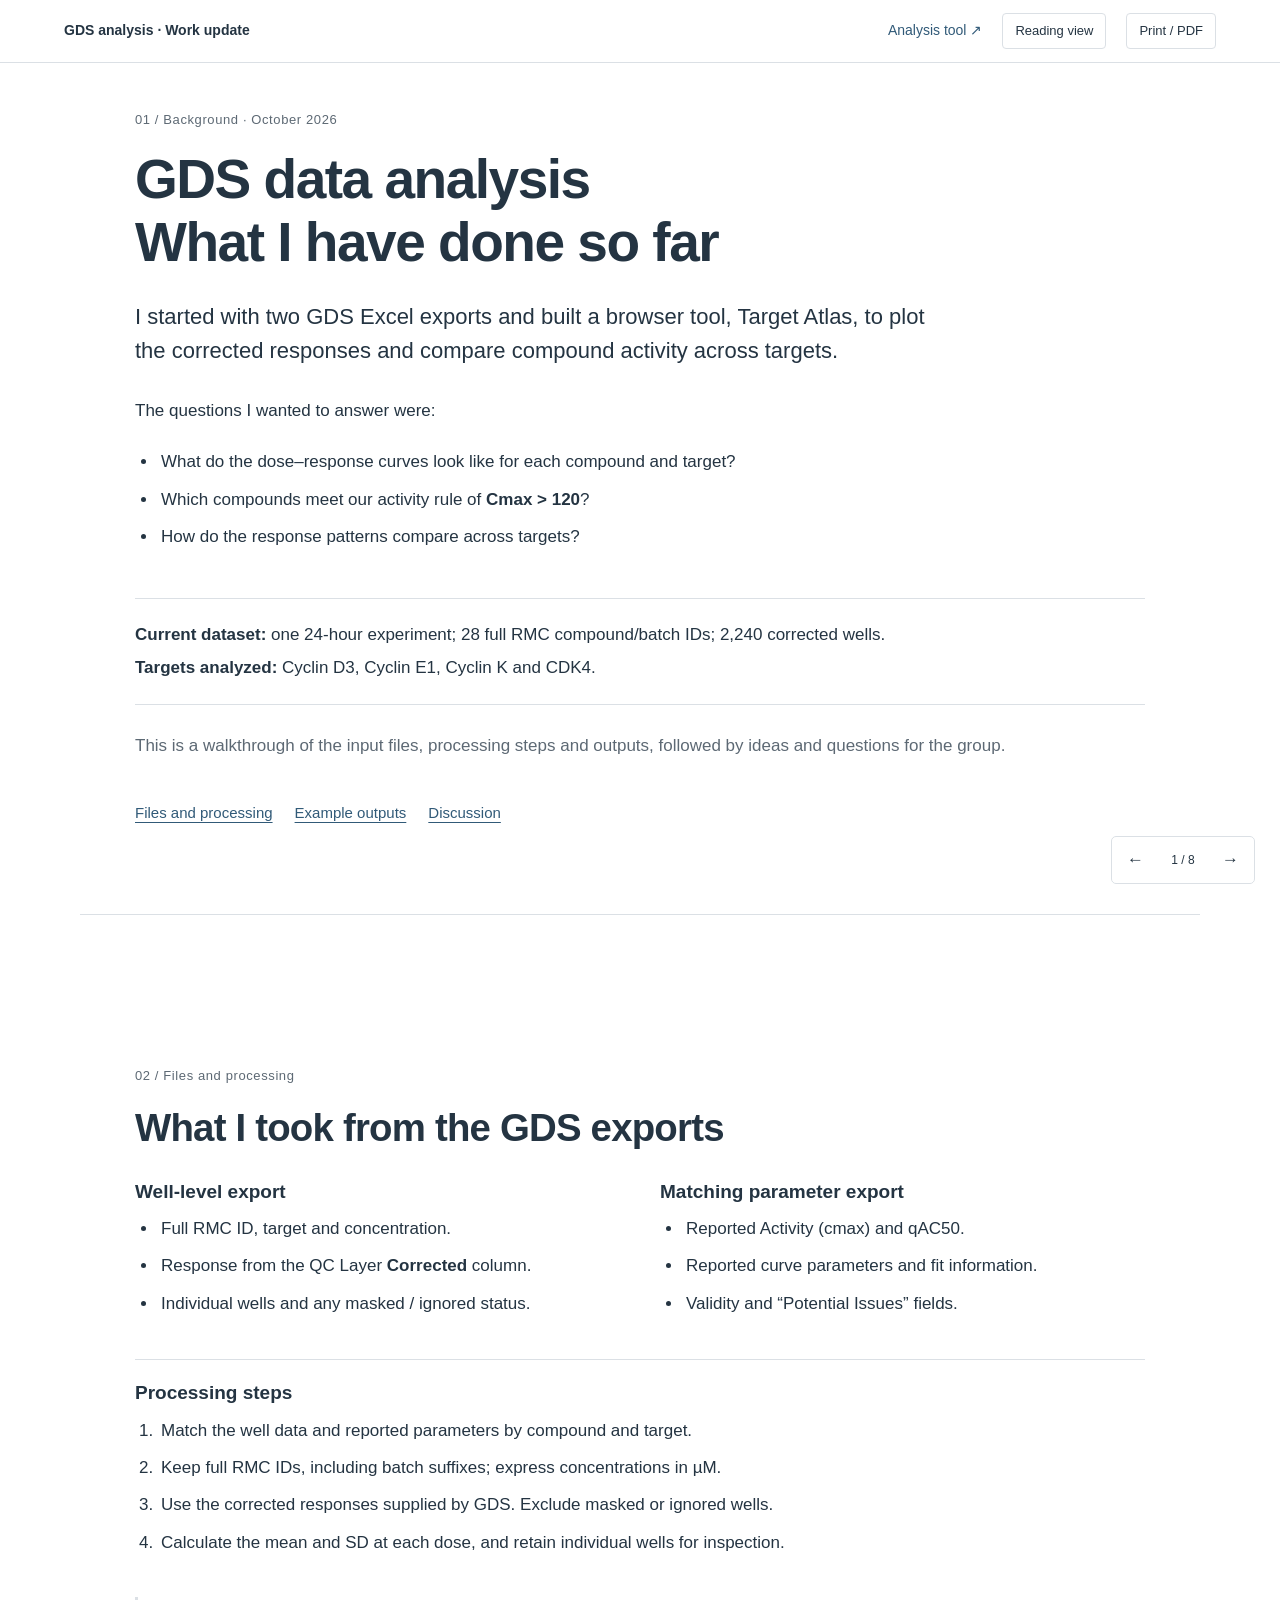
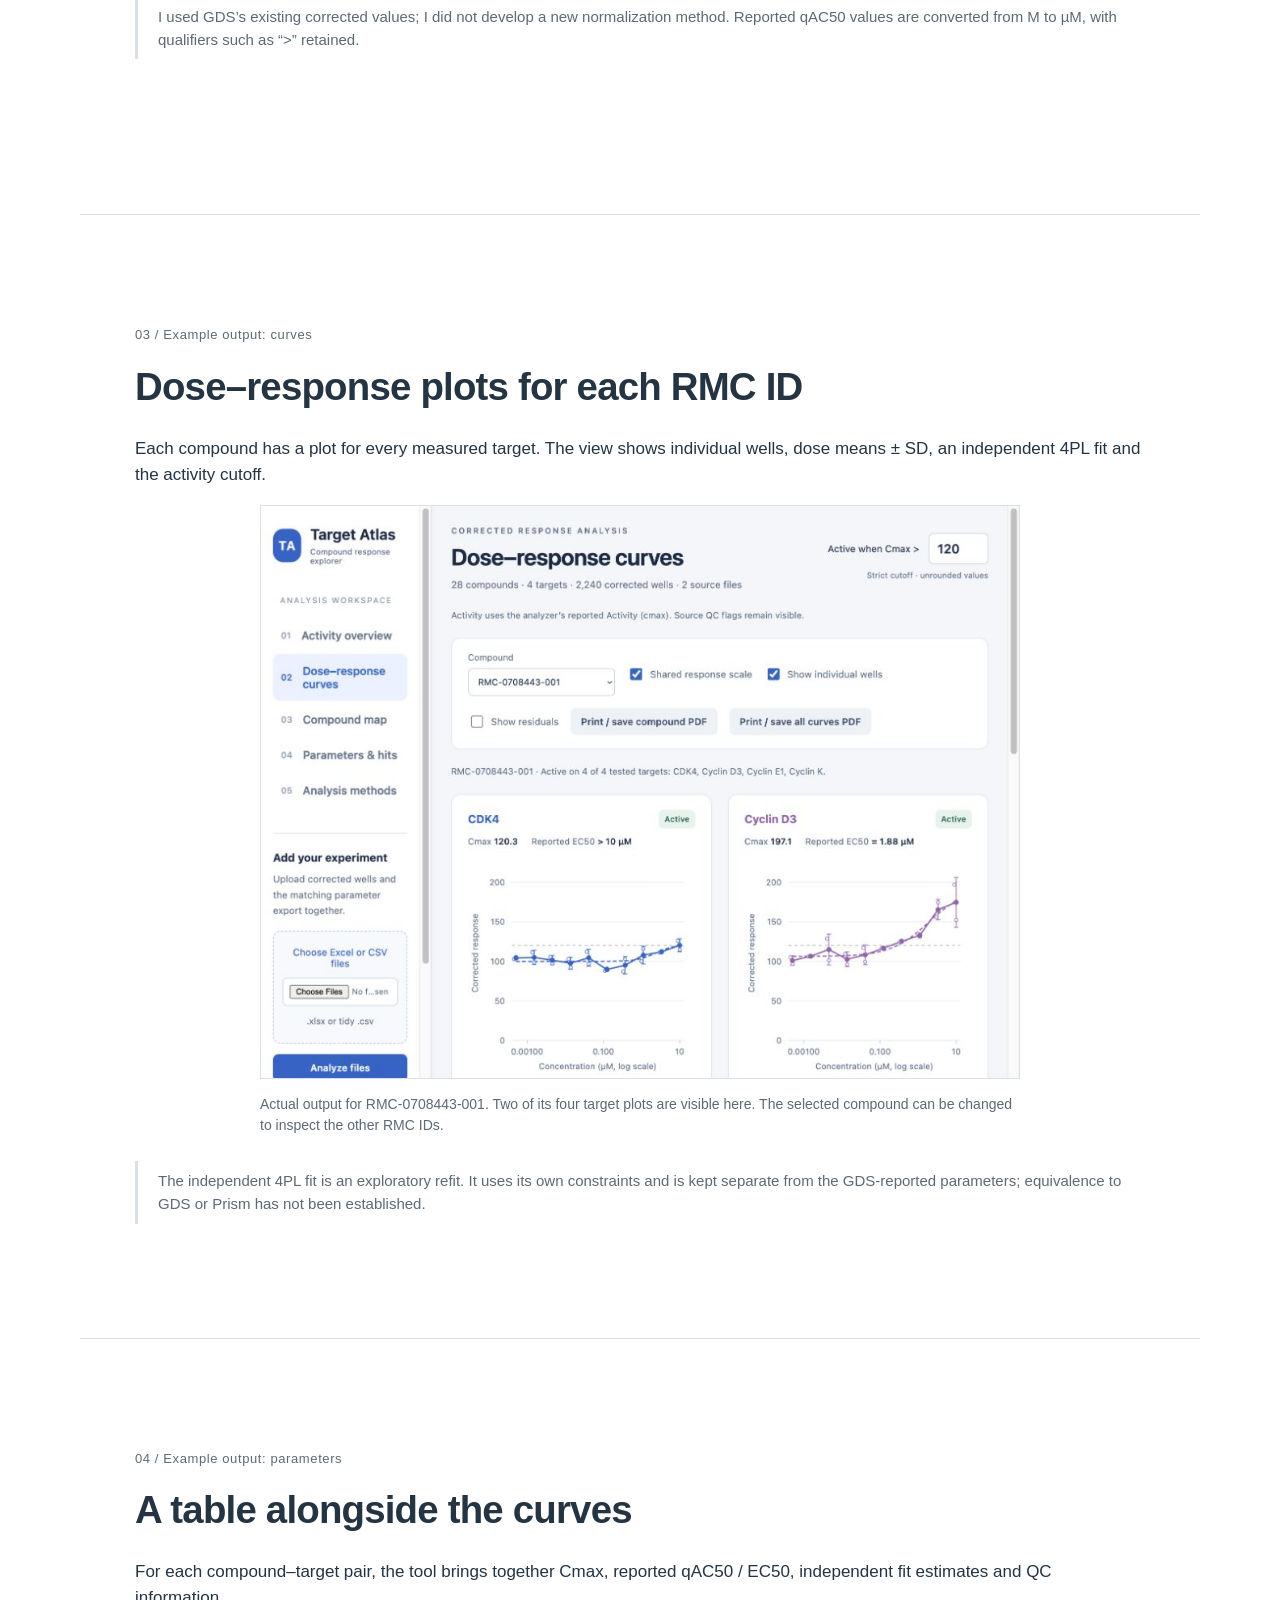
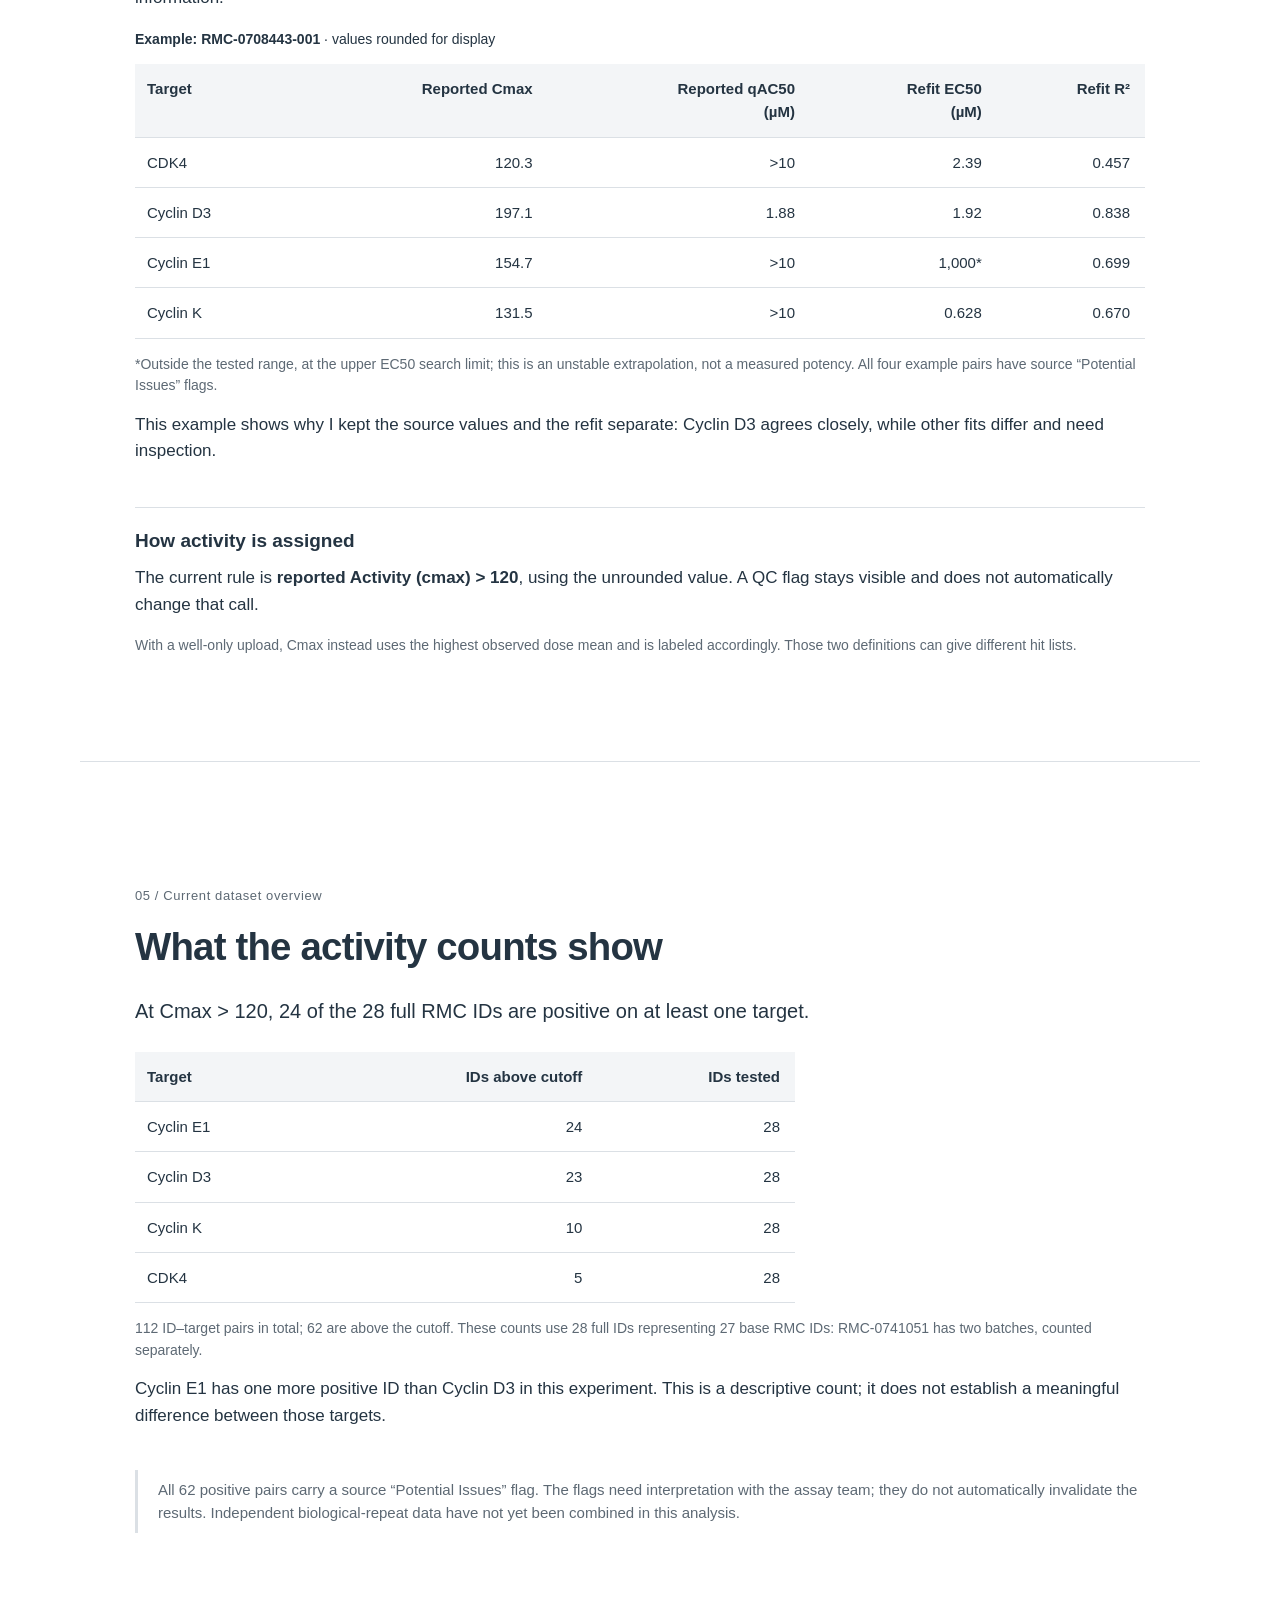
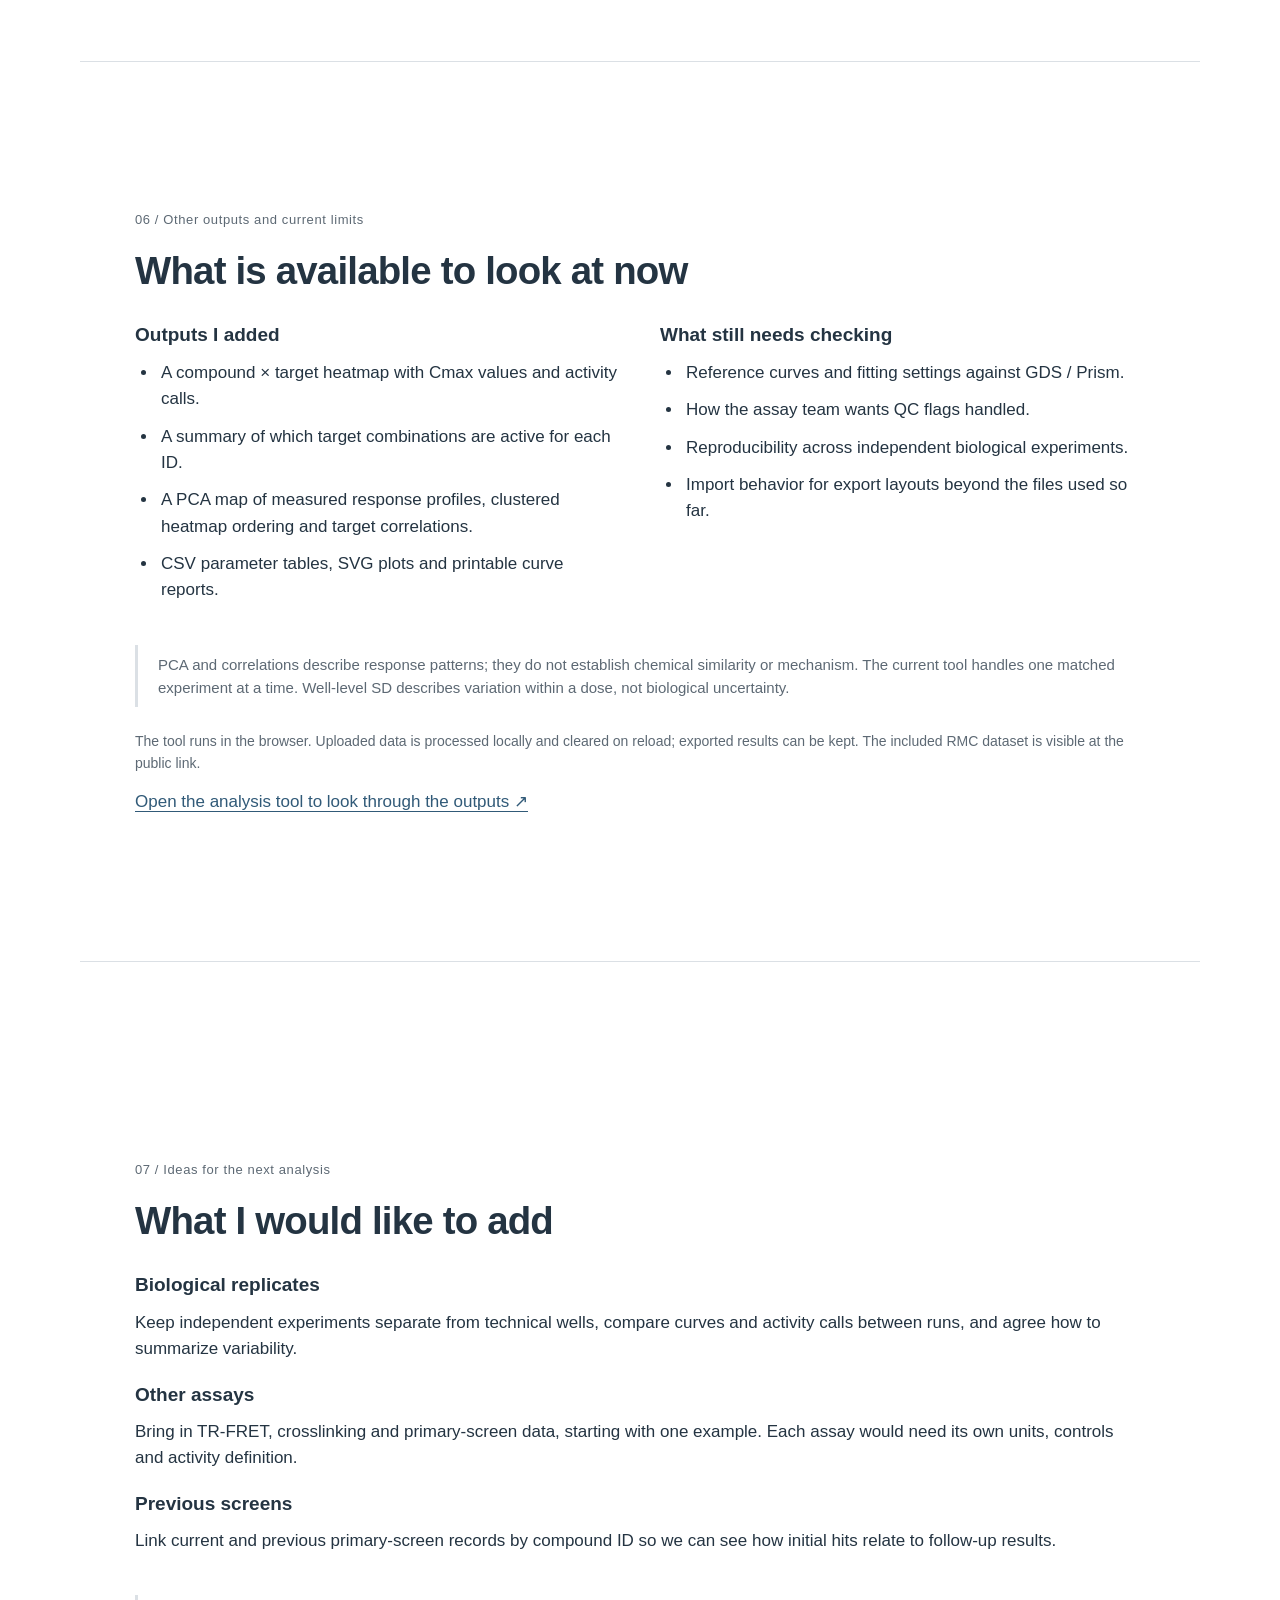
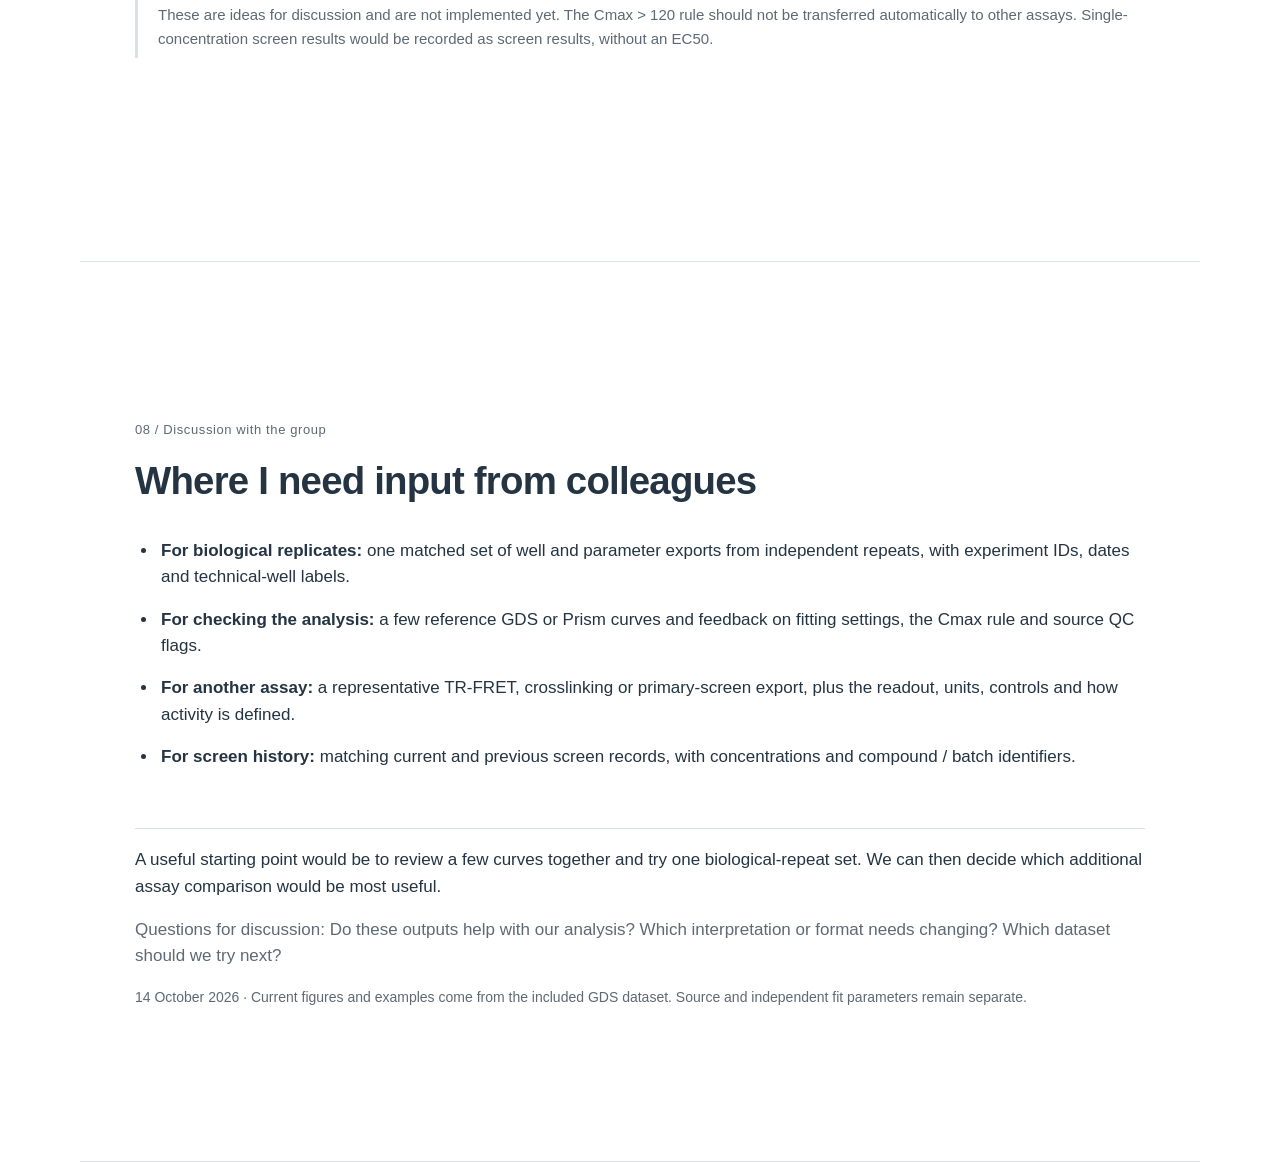
==== commit de2d22e8: "Rewrite presentation as a GDS analysis work update Replace product-presentation language with a firs" ====
--- a/presentation.html
+++ b/presentation.html
@@ -1,38 +1,24 @@
 <!doctype html>
-<html lang="en">
-<head>
-<meta charset="utf-8"><meta name="viewport" content="width=device-width,initial-scale=1">
-<meta name="description" content="Target Atlas project briefing: GDS export workflow, current capabilities, findings, next steps and collaboration needs.">
-<title>Target Atlas — Project briefing</title>
+<html lang="en"><head><meta charset="utf-8"><meta name="viewport" content="width=device-width,initial-scale=1"><meta name="description" content="GDS data analysis: work completed, example outputs and points for discussion with colleagues."><title>GDS data analysis — Work completed so far</title>
 <style>
-:root{--ink:#132d38;--muted:#526871;--paper:#f5f4ee;--teal:#176759;--lime:#d7ec85;--line:#d4ded7;--soft:#e7eee7;--white:#fff;--amber:#9b6120}*{box-sizing:border-box}html{scroll-behavior:auto;scroll-padding-top:0}body{margin:0;background:var(--paper);color:var(--ink);font:17px/1.5 -apple-system,BlinkMacSystemFont,"Segoe UI",sans-serif}a{color:inherit}button,a.action{font:inherit}button,a.action{border:1px solid var(--line);border-radius:7px;background:transparent;color:inherit;padding:10px 15px;cursor:pointer;text-decoration:none}button:hover,a.action:hover{background:var(--soft)}button:focus-visible,a:focus-visible{outline:3px solid var(--teal);outline-offset:4px}.top{position:fixed;top:0;left:0;right:0;z-index:10;background:var(--paper);border-bottom:1px solid var(--line);padding:15px 4vw;display:flex;align-items:center;justify-content:space-between;gap:16px}.brand{font-size:16px;font-weight:700;text-decoration:none;letter-spacing:-.3px}.brand span{color:var(--teal);margin-right:10px}.top nav{display:flex;align-items:center;gap:10px}.top nav a{font-size:14px;text-decoration:none}.top button{font-size:14px;padding:7px 10px}.progress{position:fixed;bottom:0;left:0;height:4px;background:var(--teal);z-index:20;width:10%}.slide{min-height:100svh;padding:124px 8vw 86px;display:flex;flex-direction:column;justify-content:center;border-bottom:1px solid var(--line);position:relative;scroll-margin-top:0}.slide>*{max-width:1200px;width:100%;margin-left:auto;margin-right:auto}.eyebrow{font-size:12px;font-weight:700;letter-spacing:2px;text-transform:uppercase;color:var(--teal);margin-bottom:18px}.eyebrow .tag{letter-spacing:.5px;margin-left:12px;padding:5px 9px;border-radius:4px;background:var(--soft)}h1,h2,h3,p{margin-top:0}h1{font-size:clamp(44px,6.8vw,88px);line-height:1.04;letter-spacing:-3px;font-weight:600;max-width:1000px;margin-bottom:28px}h1 em{font-style:normal;color:var(--teal)}h2{font-size:clamp(32px,4.2vw,55px);line-height:1.1;letter-spacing:-1.7px;font-weight:600;margin-bottom:20px}h3{font-size:21px;line-height:1.25;margin-bottom:12px;font-weight:600}.lead{font-size:clamp(19px,2vw,25px);color:var(--muted);max-width:920px;margin-bottom:32px}.hero{background:radial-gradient(ellipse at 100% 100%,#dce8c9 0,transparent 55%),var(--paper)}.hero .hero-content{max-width:1200px}.hero h1{margin-left:0}.hero .lead{margin-left:0}.actions{display:flex;flex-wrap:wrap;gap:12px;margin-top:30px}.primary{background:var(--ink)!important;color:var(--white)!important;border-color:var(--ink)!important}.meta{font-size:13px;color:var(--muted);margin-top:38px}.grid{display:grid;grid-template-columns:repeat(3,minmax(0,1fr));gap:30px}.grid.two{grid-template-columns:repeat(2,minmax(0,1fr))}.block{border-top:2px solid var(--teal);padding-top:21px}.block .num{color:var(--teal);font-size:13px;letter-spacing:1px;margin-bottom:20px}.block p{color:var(--muted);margin-bottom:12px}.block ul{padding-left:20px;margin:0;color:var(--muted)}li+li{margin-top:8px}.note{border-left:3px solid var(--teal);padding:13px 18px;background:var(--soft);margin-top:30px;font-size:15px}.pipeline{display:grid;grid-template-columns:repeat(4,minmax(0,1fr));gap:16px;margin-top:12px}.step{background:var(--white);padding:24px;border-radius:10px;position:relative}.step b{display:block;font-size:12px;color:var(--teal);margin-bottom:20px}.step h3{font-size:19px}.step p{font-size:15px;color:var(--muted);margin-bottom:0}.stats{display:grid;grid-template-columns:repeat(4,minmax(0,1fr));gap:22px;margin:15px auto 32px}.stat{border-top:1px solid var(--line);padding-top:18px}.stat strong{display:block;font-size:clamp(36px,4vw,58px);line-height:1.15;font-weight:500;letter-spacing:-2px}.stat span{font-size:14px;color:var(--muted)}.bars{display:grid;gap:20px;margin-top:16px}.bar-row{display:grid;grid-template-columns:120px 1fr 85px;gap:18px;align-items:center}.track{background:var(--soft);height:26px;border-radius:3px;overflow:hidden}.fill{height:100%;background:var(--teal)}.bar-row:first-child .fill{background:#66862a}.bar-row strong{text-align:right;font-size:17px}.caption{font-size:14px;color:var(--muted);margin-top:22px}.feature{padding:18px 0;border-top:1px solid var(--line);display:grid;grid-template-columns:45px 1fr;gap:12px}.feature span{font-size:13px;color:var(--teal);padding-top:3px}.feature h3{font-size:19px;margin-bottom:5px}.feature p{font-size:15px;color:var(--muted);margin:0}.dark{background:var(--ink);color:#f7f8ee}.dark .eyebrow{color:var(--lime)}.dark .lead,.dark p,.dark li{color:#c5d4d6}.dark .block{border-color:var(--lime)}.dark .num{color:var(--lime)}.dark .note{background:#24444d;border-color:var(--lime);color:#edf5e5}.phase{font-size:12px;color:var(--teal);font-weight:700;letter-spacing:1px;text-transform:uppercase;margin-bottom:18px}.roadmap .block{padding-top:20px}.ask-table{width:100%;border-collapse:collapse;font-size:15px}.ask-table th{text-align:left;color:var(--teal);font-size:12px;text-transform:uppercase;letter-spacing:1px;padding:12px 16px 12px 0}.ask-table td{vertical-align:top;padding:17px 22px 17px 0;border-top:1px solid var(--line)}.ask-table td:first-child{font-weight:600;width:23%}.ask-table td:nth-child(2){width:47%}.ask-table td:last-child{color:var(--muted)}.checklist{list-style:none;padding:0;display:grid;gap:0}.checklist li{padding:16px 0 16px 35px;border-top:1px solid var(--line);position:relative;margin:0}.checklist li:before{content:"";position:absolute;left:1px;top:22px;width:15px;height:15px;border:1.5px solid var(--teal);border-radius:2px}.footer{position:fixed;bottom:18px;right:4vw;display:flex;align-items:center;gap:8px;background:var(--paper);border:1px solid var(--line);border-radius:8px;padding:5px;z-index:11;box-shadow:0 4px 22px #132d3810}.footer button{padding:5px 12px;border:0}.footer output{font-size:12px;min-width:55px;text-align:center;color:var(--ink)}.section-links{display:flex;gap:9px;flex-wrap:wrap;margin-top:22px}.section-links a{border-bottom:1px solid var(--line);text-decoration:none;font-size:14px;padding:5px 0;margin-right:15px}.small{font-size:14px;color:var(--muted)}.overview .slide{min-height:auto;padding-top:110px;padding-bottom:70px}.overview .footer{display:none}@media(min-width:1100px){body:not(.overview){scroll-snap-type:y proximity}.slide{scroll-snap-align:start}}@media(max-width:760px){body{font-size:16px}.top{padding:12px 5vw}.top nav .app-link{display:none}.top nav{gap:5px}.top button{font-size:12px;padding:7px}.brand{font-size:14px}.slide{padding:115px 6vw 90px;min-height:auto}.hero{min-height:100svh}h1{letter-spacing:-2px}h2{letter-spacing:-1px}.grid,.grid.two{grid-template-columns:1fr;gap:25px}.pipeline{grid-template-columns:1fr 1fr;gap:12px}.stats{grid-template-columns:1fr 1fr}.bar-row{grid-template-columns:90px 1fr 65px;gap:10px}.ask-table,.ask-table tbody,.ask-table tr,.ask-table td{display:block}.ask-table thead{display:none}.ask-table tr{padding:13px 0;border-top:1px solid var(--line)}.ask-table td{border:0;padding:3px 0;width:100%!important}.ask-table td:last-child:before{content:"Needed for: ";font-weight:500}.top nav a{font-size:12px}.lead{margin-bottom:25px}}@media(max-width:420px){.pipeline{grid-template-columns:1fr}.top nav a{display:none}.step{padding:18px}.slide{padding-top:105px}.bar-row{font-size:14px}}@media(prefers-reduced-motion:reduce){html{scroll-behavior:auto}}@media print{@page{size:landscape;margin:12mm}html{scroll-behavior:auto}body{background:white;font-size:12pt;color:#132d38;-webkit-print-color-adjust:exact;print-color-adjust:exact}.top,.footer,.progress,.actions,.section-links{display:none!important}.slide,.overview .slide{min-height:0;height:auto;padding:15mm 10mm;break-after:page;break-inside:avoid;border:0}.slide:last-of-type{break-after:auto}h1{font-size:48pt}h2{font-size:30pt}.lead{font-size:17pt}.grid{gap:20px}.block p,.block li,.step p,.ask-table{font-size:11pt}.stats{margin:12px auto 20px}.stat strong{font-size:35pt}.note{margin-top:18px;font-size:11pt}.hero{background:var(--paper)}}
-</style>
-</head>
-<body>
-<header class="top"><a class="brand" href="#intro"><span>TA</span>Target Atlas / Project briefing</a><nav aria-label="Presentation controls"><a class="app-link" href="https://kkam-revmed.github.io/target-atlas/" target="_blank" rel="noopener">Open the app ↗</a><button id="overview" aria-pressed="false">Reading view</button><button id="print">Save PDF</button></nav></header>
+:root{--ink:#243442;--muted:#5d6974;--line:#dbe0e5;--accent:#315a78;--paper:#fff;--soft:#f3f5f7}*{box-sizing:border-box}html{scroll-padding-top:75px}body{margin:0;background:var(--paper);color:var(--ink);font:17px/1.55 -apple-system,BlinkMacSystemFont,"Segoe UI",sans-serif}a{color:var(--accent);text-underline-offset:4px}button{font:inherit;cursor:pointer;color:var(--ink);background:white;border:1px solid var(--line);border-radius:4px;padding:7px 12px}button:hover{background:var(--soft)}a:focus-visible,button:focus-visible{outline:3px solid #6487a0;outline-offset:3px}.top{position:fixed;inset:0 0 auto;display:flex;justify-content:space-between;align-items:center;gap:16px;padding:13px 5vw;border-bottom:1px solid var(--line);background:white;z-index:10}.top a{text-decoration:none;font-size:14px}.top nav{display:flex;align-items:center;gap:20px}.top button{font-size:13px}.brand{font-weight:600;color:var(--ink)}main{max-width:1120px;margin:auto}.slide{min-height:100svh;padding:110px 55px 90px;border-bottom:1px solid var(--line);display:flex;flex-direction:column;justify-content:center;scroll-margin-top:0}.section-number{font-size:13px;color:var(--muted);margin:0 0 18px;letter-spacing:.6px}h1,h2,h3,p{margin-top:0}h1{font-size:clamp(35px,4.3vw,58px);line-height:1.15;letter-spacing:-1.5px;font-weight:600;margin-bottom:25px}h2{font-size:clamp(29px,3vw,39px);line-height:1.2;letter-spacing:-.8px;font-weight:600;margin-bottom:26px}h3{font-size:19px;font-weight:600;margin-bottom:10px}.intro{font-size:22px;max-width:820px;margin-bottom:30px}.muted,.caption{color:var(--muted)}.two{display:grid;grid-template-columns:1fr 1fr;gap:40px}.two>div{min-width:0}ul,ol{padding-left:23px;margin-top:8px}li{padding-left:3px;margin-bottom:11px}.context{border-left:3px solid var(--line);padding:8px 0 8px 20px;margin:24px 0;color:var(--muted);font-size:15px}.dataset{border-top:1px solid var(--line);border-bottom:1px solid var(--line);padding:20px 0;margin:20px 0 28px;line-height:1.9}.dataset strong{font-weight:600}.jump{display:flex;gap:22px;flex-wrap:wrap;font-size:15px;margin-top:25px}figure{margin:0}.screen{display:block;width:100%;max-width:760px;height:auto;margin:auto;border:1px solid var(--line)}figcaption{font-size:14px;margin:15px auto 0;max-width:760px;color:var(--muted)}.table-wrap{overflow-x:auto}table{border-collapse:collapse;width:100%;font-size:15px}th{text-align:left;font-weight:600;background:var(--soft)}th,td{padding:13px 15px;border-bottom:1px solid var(--line);vertical-align:top}th:first-child,td:first-child{padding-left:12px}td.numeric,th.numeric{text-align:right;font-variant-numeric:tabular-nums}.caption{font-size:14px;margin:15px 0}.result-table{max-width:660px}.key-line{font-size:20px;margin-bottom:25px}.subtle{border-top:1px solid var(--line);padding-top:18px;margin-top:25px}.footer{position:fixed;right:25px;bottom:16px;display:flex;align-items:center;gap:9px;padding:5px;border:1px solid var(--line);border-radius:5px;background:white;z-index:10}.footer button{border:0;padding:5px 10px}.footer output{font-size:12px;min-width:40px;text-align:center}.reading .slide{min-height:0;padding-top:90px;padding-bottom:65px}.reading .footer{display:none}.discussion li{margin-bottom:16px}.small{font-size:14px}.top .optional{display:inline}@media(max-width:720px){body{font-size:16px}.top{padding:12px 5vw}.top nav{gap:10px}.top .optional{display:none}.top button{font-size:12px;padding:6px}.slide{padding:100px 6vw 80px;min-height:0}.slide:first-child{min-height:90svh}.two{grid-template-columns:1fr;gap:20px}.intro{font-size:19px}h1{letter-spacing:-.8px}.section-number{font-size:12px}th,td{padding:10px;font-size:13px}.footer{right:15px}.key-line{font-size:18px}}@media print{@page{size:landscape;margin:12mm}body{font-size:11pt;-webkit-print-color-adjust:exact;print-color-adjust:exact}.top,.footer,.jump{display:none!important}.slide,.reading .slide{min-height:0;padding:8mm 10mm;break-after:page;break-inside:avoid}.slide:last-child{break-after:auto}h1{font-size:34pt}h2{font-size:25pt}.intro{font-size:15pt}.screen{max-height:135mm;width:auto;max-width:100%}table{font-size:10pt}.caption,.context{font-size:10pt}.context{margin:15px 0}.section-number{margin-bottom:10px}}
+</style></head><body>
+<header class="top"><a class="brand" href="#start">GDS analysis · Work update</a><nav aria-label="Page controls"><a class="optional" href="https://kkam-revmed.github.io/target-atlas/" target="_blank" rel="noopener">Analysis tool ↗</a><button id="reading" aria-pressed="false">Reading view</button><button id="print">Print / PDF</button></nav></header>
 <main>
-<section class="slide hero" id="intro" aria-labelledby="title">
-<div class="hero-content"><div class="eyebrow">Project briefing · October 2026</div><h1>From GDS exports<br>to a clearer view of<br><em>compound activity.</em></h1><p class="lead">What we built with Target Atlas, what the current experiment shows, and what we need to connect the next layer of evidence.</p><div class="actions"><a class="action primary" href="#starting-point">Start the story ↓</a><a class="action" href="https://kkam-revmed.github.io/target-atlas/" target="_blank" rel="noopener">Explore Target Atlas ↗</a></div><p class="meta">Current prototype: one 24-hour experiment · 28 compound/batch IDs · 4 analyzed targets<br>Proposed additions are labeled throughout this briefing.</p></div>
-</section>
-<section class="slide" id="starting-point" aria-labelledby="s2"><div class="eyebrow">01 / The starting point</div><h2 id="s2">The data was in Excel.<br>The questions crossed every file.</h2><p class="lead">We took the GDS well-level export and its matching parameter export and brought them into one browser workspace.</p><div class="grid"><article class="block"><div class="num">INPUT A</div><h3>Corrected well values</h3><p>Compound IDs, targets, concentrations and individual responses from the QC Layer <strong>Corrected</strong> column.</p><p>Masked or ignored wells are excluded from analysis.</p></article><article class="block"><div class="num">INPUT B</div><h3>Reported parameters</h3><p>The matching export supplies Activity (cmax), qAC50, fitted plateaus, R² and available validity / QC information.</p><p>Reported values stay traceable to the source.</p></article><article class="block"><div class="num">THE QUESTIONS</div><h3>What is active, and where?</h3><p>Inspect each dose response, list cutoff-positive IDs by target, compare response patterns and see which target has the most entries above the cutoff.</p><p>Keep the original full RMC identifiers, including batch suffixes.</p></article></div><div class="note">The prototype supports the specific export layouts tested so far. New GDS layouts need example files and a parser check.</div></section>
-<section class="slide" id="workflow" aria-labelledby="s3"><div class="eyebrow">02 / What we did</div><h2 id="s3">One workflow, from wells to interpretation.</h2><p class="lead">We used the corrected values already provided in the exports, then added consistent plotting, activity calls and exploratory analysis.</p><div class="pipeline"><article class="step"><b>01 · READ</b><h3>Match the exports</h3><p>Join wells and reported parameters by compound and target. Keep concentrations in µM and preserve the full RMC ID.</p></article><article class="step"><b>02 · ANALYZE</b><h3>Summarize and refit</h3><p>Calculate dose means and SD. Fit an independent four-parameter logistic curve to included positive-dose wells.</p></article><article class="step"><b>03 · CLASSIFY</b><h3>Apply the activity rule</h3><p>Call active when the reported Activity (cmax) is strictly above 120. Keep source QC flags visible.</p></article><article class="step"><b>04 · EXPLORE</b><h3>Compare the profiles</h3><p>Build curves, parameter tables, a heatmap, target rankings, activity overlap and a PCA response map.</p></article></div><div class="note"><strong>Two details matter:</strong> qAC50 is converted from M to µM with its qualifier retained. With wells alone, Cmax uses the observed peak dose mean and is labeled separately.</div></section>
-<section class="slide" id="today" aria-labelledby="s4"><div class="eyebrow">03 / Available now <span class="tag">Working prototype</span></div><h2 id="s4">A consistent workspace for curves and comparisons.</h2><div class="grid two"><div><article class="feature"><span>01</span><div><h3>Activity overview</h3><p>Adjustable Cmax cutoff, target hit counts, compound × target heatmap and exact activity overlap.</p></div></article><article class="feature"><span>02</span><div><h3>Dose–response curves</h3><p>Individual wells, dose means ± SD, independent 4PL fits, residuals and fit warnings.</p></div></article><article class="feature"><span>03</span><div><h3>Parameters & hit lists</h3><p>Cmax, reported EC50/qAC50 and independent estimates, Hill slope, plateaus, R² and source QC.</p></div></article></div><div><article class="feature"><span>04</span><div><h3>Compound response map</h3><p>PCA of standardized Cmax profiles, clustered heatmap ordering and Spearman target correlations.</p></div></article><article class="feature"><span>05</span><div><h3>Portable outputs</h3><p>CSV parameter tables, SVG figures and curve reports through the browser’s PDF print option.</p></div></article><article class="feature"><span>06</span><div><h3>Browser-based access</h3><p>A public link with the RMC dataset. Visitors can analyze supported Excel/CSV uploads locally in their browser.</p></div></article></div></div><div class="note">Uploaded files are processed in the visitor’s browser. The included RMC dataset is public. Reloading clears a visitor’s uploaded analysis; export results to retain them.</div></section>
-<section class="slide" id="findings" aria-labelledby="s5"><div class="eyebrow">04 / Current experiment</div><h2 id="s5">Cyclin E1: 24 above cutoff.<br>Cyclin D3: 23.</h2><div class="stats"><div class="stat"><strong>28</strong><span>compound/batch IDs</span></div><div class="stat"><strong>112</strong><span>compound–target curves</span></div><div class="stat"><strong>24</strong><span>IDs positive on ≥1 target</span></div><div class="stat"><strong>62</strong><span>cutoff-positive ID–target pairs</span></div></div><div class="bars" role="img" aria-label="At Cmax strictly greater than 120: Cyclin E1 24 of 28, Cyclin D3 23 of 28, Cyclin K 10 of 28, CDK4 5 of 28 cutoff-positive compound/batch IDs."><div class="bar-row"><span>Cyclin E1</span><div class="track"><div class="fill" style="width:85.714%"></div></div><strong>24 / 28</strong></div><div class="bar-row"><span>Cyclin D3</span><div class="track"><div class="fill" style="width:82.143%"></div></div><strong>23 / 28</strong></div><div class="bar-row"><span>Cyclin K</span><div class="track"><div class="fill" style="width:35.714%"></div></div><strong>10 / 28</strong></div><div class="bar-row"><span>CDK4</span><div class="track"><div class="fill" style="width:17.857%"></div></div><strong>5 / 28</strong></div></div><p class="caption">28 full IDs per target represent 27 base RMC IDs; RMC-0741051 has two batches, counted separately. Current 24-hour dataset: 2,240 corrected wells; reported Activity (cmax) &gt; 120.</p><div class="note">All 62 cutoff-positive pairs carry a source “Potential Issues” flag. This needs assay-owner review; a flag does not automatically invalidate a result. The one-ID E1/D3 difference is descriptive, with no uncertainty estimate or confirmed target preference.</div></section>
-<section class="slide dark" id="interpretation" aria-labelledby="s6"><div class="eyebrow">05 / How to read the results</div><h2 id="s6">Useful evidence, with its context attached.</h2><div class="grid"><article class="block"><div class="num">ACTIVITY</div><h3>Cmax defines a provisional activity call</h3><p>“Active” means above the chosen Cmax &gt; 120 cutoff. This is an operational assay call, separate from potency, QC acceptance and confirmed binding.</p><p>Calls depend on the cutoff: CDK4 has 5 positive IDs at &gt;120 and 1 at &gt;130. The threshold itself needs scientific agreement.</p></article><article class="block"><div class="num">POTENCY</div><h3>Reported and refitted stay separate</h3><p>The independent 4PL is exploratory, with its own constraints. Numerical equivalence to GDS or Prism has not been established.</p><p>“&gt;10 µM” stays qualified; an extrapolated estimate needs inspection.</p></article><article class="block"><div class="num">SIMILARITY</div><h3>The map compares assay responses</h3><p>PCA positions compounds by measured target profiles. Correlations summarize patterns across compounds.</p><p>These views do not establish chemical similarity or a shared mechanism.</p></article></div><div class="note">The prototype makes curves and comparisons available together; it is not a validated replacement for Prism. Today: one matched experiment, no biological confidence intervals or significance tests. Well-level SD describes within-dose well variation.</div></section>
-<section class="slide" id="roadmap" aria-labelledby="s7"><div class="eyebrow">06 / What we plan next <span class="tag">Proposed roadmap</span></div><h2 id="s7">Build confidence first.<br>Then connect assays and history.</h2><div class="grid roadmap"><article class="block"><div class="phase">First · Review + replicate pilot</div><h3>Does the result reproduce?</h3><ul><li>Agree Cmax and QC interpretation against reference curves.</li><li>Label biological repeats separately from technical wells; compare per-run results.</li><li>Agree how to summarize estimates, variability and inconsistent results.</li></ul></article><article class="block"><div class="phase">Later · One additional assay</div><h3>Is there supporting evidence?</h3><ul><li>Pilot one prioritized assay: TR-FRET, crosslinking or a primary screen.</li><li>Define each assay’s response units, controls and hit rules.</li><li>View an evidence matrix and linked curves for each compound.</li></ul></article><article class="block"><div class="phase">Later · Screen history</div><h3>What changed over time?</h3><ul><li>Link current and previous primary screens by stable compound IDs.</li><li>Track experiment date, time point, batch and assay version.</li><li>Compare hit agreement and follow-up outcomes across runs.</li></ul></article></div><div class="note">Later phases depend on the pilot, available data and team priorities; no delivery dates are committed. Each assay needs its own hit rule. A single-concentration screen cannot supply an EC50.</div></section>
-<section class="slide" id="future-views" aria-labelledby="s8"><div class="eyebrow">07 / The next views <span class="tag">Proposed, not implemented</span></div><h2 id="s8">Turn separate experiments into an evidence map.</h2><p class="lead">Add views that answer a specific decision question, with the supporting records one click away.</p><div class="grid two"><article class="block"><h3>Replicate agreement</h3><p>Per-experiment curves and qualified potency estimates to inspect repeat agreement. Agree uncertainty methods after reviewing the replicate design.</p></article><article class="block"><h3>Compound × assay evidence matrix</h3><p>Separate activity, QC, repeat support and missing measurements so an untested assay is never treated as inactive.</p></article><article class="block"><h3>Screen-to-follow-up comparison</h3><p>Link previous and current primary-screen calls with concentration-response follow-up and orthogonal assay evidence.</p></article><article class="block"><h3>Optional: traceable summaries</h3><p>Consider AI-written summaries only if they add value beyond tables and plots. Any summary would need source links and evaluation for factual errors before prioritization use.</p></article></div><div class="note">The current PCA and clustering are statistical views. AI summaries and predictions are future possibilities; they are not part of today’s analysis.</div></section>
-<section class="slide" id="collaboration" aria-labelledby="s9"><div class="eyebrow">08 / What we need from colleagues</div><h2 id="s9">A small pilot first; broader inputs later.</h2><table class="ask-table"><thead><tr><th>Who can help</th><th>Please provide</th><th>What it unlocks</th></tr></thead><tbody><tr><td>Now · Assay scientists</td><td>Matched well + parameter exports for independent biological repeats; experiment IDs, dates, time points and technical-well labels.</td><td>Correct replicate structure and reproducibility views.</td></tr><tr><td>Later · New assay owners</td><td>Representative exports, protocol context, readout direction, units, controls, normalization and the agreed activity criteria.</td><td>Assay-specific import and interpretation.</td></tr><tr><td>Later · Screening owners</td><td>Current and previous primary-screen exports, screening concentration, run IDs, hit criteria and a compound / batch mapping.</td><td>Reliable screen-history comparisons.</td></tr><tr><td>Now · Scientific reviewers</td><td>Reference GDS or Prism results for selected curves; fitting constraints, QC rules and the desired treatment of qualified EC50 values.</td><td>Numerical checks and an agreed analysis specification.</td></tr><tr><td>Now · Project owner</td><td>Priority use cases, a named scientific reviewer and decisions on which future datasets may be shared publicly or need private access.</td><td>A focused scope and suitable sharing model.</td></tr></tbody></table></section>
-<section class="slide hero" id="next-step" aria-labelledby="s10"><div class="eyebrow">09 / The next step</div><h2 id="s10">Start with one small, complete data package.</h2><p class="lead">For the next iteration, start with one replicate set and a reference review. Other assay exports can follow after we agree the first priority.</p><div class="grid two"><div><ul class="checklist"><li><strong>One complete biological-repeat set</strong><br><span class="small">Matched exports and clear experiment / replicate labels.</span></li><li><strong>One agreed analysis definition</strong><br><span class="small">Confirm the activity cutoff, QC handling and batch / replicate identity.</span></li><li><strong>Context for that replicate set</strong><br><span class="small">Units, response direction, controls and normalization.</span></li><li><strong>A reviewer and a reference analysis</strong><br><span class="small">Agree expected outputs and check representative curves together.</span></li></ul></div><div class="block"><h3>Proposed acceptance checks</h3><p>Compound IDs and units match the source. Technical and biological repeats stay distinct. Reference parameters and hit lists reconcile, or differences are explained.</p><p>Review mismatches and QC together, then choose one additional assay if the pilot is useful. Broader integration remains a proposal.</p><div class="actions"><a class="action primary" href="https://kkam-revmed.github.io/target-atlas/" target="_blank" rel="noopener">Open the current prototype ↗</a><button id="download">Download request checklist</button></div></div></div><p class="meta">Target Atlas · Project briefing · 14 October 2026<br>Source: included experiment and Analysis methods. Briefing reviewed for scientific balance on 14 October 2026.</p><div class="section-links"><a href="#workflow">Workflow</a><a href="#findings">Current findings</a><a href="#roadmap">Roadmap</a><a href="#collaboration">Colleague requests</a></div></section>
-</main>
-<nav class="footer" aria-label="Slide navigation"><button id="prev" aria-label="Previous slide">←</button><output id="counter" aria-live="polite">01 / 10</output><button id="next" aria-label="Next slide">→</button></nav><div class="progress" aria-hidden="true" id="progress"></div>
+<section class="slide" id="start" aria-labelledby="title"><p class="section-number">01 / Background · October 2026</p><h1>GDS data analysis<br>What I have done so far</h1><p class="intro">I started with two GDS Excel exports and built a browser tool, Target Atlas, to plot the corrected responses and compare compound activity across targets.</p><p>The questions I wanted to answer were:</p><ul><li>What do the dose–response curves look like for each compound and target?</li><li>Which compounds meet our activity rule of <strong>Cmax &gt; 120</strong>?</li><li>How do the response patterns compare across targets?</li></ul><div class="dataset"><strong>Current dataset:</strong> one 24-hour experiment; 28 full RMC compound/batch IDs; 2,240 corrected wells.<br><strong>Targets analyzed:</strong> Cyclin D3, Cyclin E1, Cyclin K and CDK4.</div><p class="muted">This is a walkthrough of the input files, processing steps and outputs, followed by ideas and questions for the group.</p><div class="jump"><a href="#files">Files and processing</a><a href="#curves">Example outputs</a><a href="#discussion">Discussion</a></div></section>
+<section class="slide" id="files" aria-labelledby="s2"><p class="section-number">02 / Files and processing</p><h2>What I took from the GDS exports</h2><div class="two"><div><h3>Well-level export</h3><ul><li>Full RMC ID, target and concentration.</li><li>Response from the QC Layer <strong>Corrected</strong> column.</li><li>Individual wells and any masked / ignored status.</li></ul></div><div><h3>Matching parameter export</h3><ul><li>Reported Activity (cmax) and qAC50.</li><li>Reported curve parameters and fit information.</li><li>Validity and “Potential Issues” fields.</li></ul></div></div><div class="subtle"><h3>Processing steps</h3><ol><li>Match the well data and reported parameters by compound and target.</li><li>Keep full RMC IDs, including batch suffixes; express concentrations in µM.</li><li>Use the corrected responses supplied by GDS. Exclude masked or ignored wells.</li><li>Calculate the mean and SD at each dose, and retain individual wells for inspection.</li></ol></div><p class="context">I used GDS’s existing corrected values; I did not develop a new normalization method. Reported qAC50 values are converted from M to µM, with qualifiers such as “&gt;” retained.</p></section>
+<section class="slide" id="curves" aria-labelledby="s3"><p class="section-number">03 / Example output: curves</p><h2>Dose–response plots for each RMC ID</h2><p>Each compound has a plot for every measured target. The view shows individual wells, dose means ± SD, an independent 4PL fit and the activity cutoff.</p><figure><img class="screen" src="[data-uri]" alt="Actual Target Atlas screenshot for RMC-0708443-001, showing the CDK4 and Cyclin D3 dose-response plots, individual wells and reported parameters."><figcaption>Actual output for RMC-0708443-001. Two of its four target plots are visible here. The selected compound can be changed to inspect the other RMC IDs.</figcaption></figure><p class="context">The independent 4PL fit is an exploratory refit. It uses its own constraints and is kept separate from the GDS-reported parameters; equivalence to GDS or Prism has not been established.</p></section>
+<section class="slide" id="parameters" aria-labelledby="s4"><p class="section-number">04 / Example output: parameters</p><h2>A table alongside the curves</h2><p>For each compound–target pair, the tool brings together Cmax, reported qAC50 / EC50, independent fit estimates and QC information.</p><p class="small"><strong>Example: RMC-0708443-001</strong> · values rounded for display</p><div class="table-wrap"><table><thead><tr><th>Target</th><th class="numeric">Reported Cmax</th><th class="numeric">Reported qAC50<br>(µM)</th><th class="numeric">Refit EC50<br>(µM)</th><th class="numeric">Refit R²</th></tr></thead><tbody><tr><td>CDK4</td><td class="numeric">120.3</td><td class="numeric">&gt;10</td><td class="numeric">2.39</td><td class="numeric">0.457</td></tr><tr><td>Cyclin D3</td><td class="numeric">197.1</td><td class="numeric">1.88</td><td class="numeric">1.92</td><td class="numeric">0.838</td></tr><tr><td>Cyclin E1</td><td class="numeric">154.7</td><td class="numeric">&gt;10</td><td class="numeric">1,000*</td><td class="numeric">0.699</td></tr><tr><td>Cyclin K</td><td class="numeric">131.5</td><td class="numeric">&gt;10</td><td class="numeric">0.628</td><td class="numeric">0.670</td></tr></tbody></table></div><p class="caption">*Outside the tested range, at the upper EC50 search limit; this is an unstable extrapolation, not a measured potency. All four example pairs have source “Potential Issues” flags.</p><p>This example shows why I kept the source values and the refit separate: Cyclin D3 agrees closely, while other fits differ and need inspection.</p><div class="subtle"><h3>How activity is assigned</h3><p>The current rule is <strong>reported Activity (cmax) &gt; 120</strong>, using the unrounded value. A QC flag stays visible and does not automatically change that call.</p><p class="small muted">With a well-only upload, Cmax instead uses the highest observed dose mean and is labeled accordingly. Those two definitions can give different hit lists.</p></div></section>
+<section class="slide" id="results" aria-labelledby="s5"><p class="section-number">05 / Current dataset overview</p><h2>What the activity counts show</h2><p class="key-line">At Cmax &gt; 120, 24 of the 28 full RMC IDs are positive on at least one target.</p><table class="result-table"><thead><tr><th>Target</th><th class="numeric">IDs above cutoff</th><th class="numeric">IDs tested</th></tr></thead><tbody><tr><td>Cyclin E1</td><td class="numeric">24</td><td class="numeric">28</td></tr><tr><td>Cyclin D3</td><td class="numeric">23</td><td class="numeric">28</td></tr><tr><td>Cyclin K</td><td class="numeric">10</td><td class="numeric">28</td></tr><tr><td>CDK4</td><td class="numeric">5</td><td class="numeric">28</td></tr></tbody></table><p class="caption">112 ID–target pairs in total; 62 are above the cutoff. These counts use 28 full IDs representing 27 base RMC IDs: RMC-0741051 has two batches, counted separately.</p><p>Cyclin E1 has one more positive ID than Cyclin D3 in this experiment. This is a descriptive count; it does not establish a meaningful difference between those targets.</p><p class="context">All 62 positive pairs carry a source “Potential Issues” flag. The flags need interpretation with the assay team; they do not automatically invalidate the results. Independent biological-repeat data have not yet been combined in this analysis.</p></section>
+<section class="slide" id="current-work" aria-labelledby="s6"><p class="section-number">06 / Other outputs and current limits</p><h2>What is available to look at now</h2><div class="two"><div><h3>Outputs I added</h3><ul><li>A compound × target heatmap with Cmax values and activity calls.</li><li>A summary of which target combinations are active for each ID.</li><li>A PCA map of measured response profiles, clustered heatmap ordering and target correlations.</li><li>CSV parameter tables, SVG plots and printable curve reports.</li></ul></div><div><h3>What still needs checking</h3><ul><li>Reference curves and fitting settings against GDS / Prism.</li><li>How the assay team wants QC flags handled.</li><li>Reproducibility across independent biological experiments.</li><li>Import behavior for export layouts beyond the files used so far.</li></ul></div></div><p class="context">PCA and correlations describe response patterns; they do not establish chemical similarity or mechanism. The current tool handles one matched experiment at a time. Well-level SD describes variation within a dose, not biological uncertainty.</p><p class="small muted">The tool runs in the browser. Uploaded data is processed locally and cleared on reload; exported results can be kept. The included RMC dataset is visible at the public link.</p><p><a href="https://kkam-revmed.github.io/target-atlas/" target="_blank" rel="noopener">Open the analysis tool to look through the outputs ↗</a></p></section>
+<section class="slide" id="next" aria-labelledby="s7"><p class="section-number">07 / Ideas for the next analysis</p><h2>What I would like to add</h2><h3>Biological replicates</h3><p>Keep independent experiments separate from technical wells, compare curves and activity calls between runs, and agree how to summarize variability.</p><h3>Other assays</h3><p>Bring in TR-FRET, crosslinking and primary-screen data, starting with one example. Each assay would need its own units, controls and activity definition.</p><h3>Previous screens</h3><p>Link current and previous primary-screen records by compound ID so we can see how initial hits relate to follow-up results.</p><p class="context">These are ideas for discussion and are not implemented yet. The Cmax &gt; 120 rule should not be transferred automatically to other assays. Single-concentration screen results would be recorded as screen results, without an EC50.</p></section>
+<section class="slide" id="discussion" aria-labelledby="s8"><p class="section-number">08 / Discussion with the group</p><h2>Where I need input from colleagues</h2><ul class="discussion"><li><strong>For biological replicates:</strong> one matched set of well and parameter exports from independent repeats, with experiment IDs, dates and technical-well labels.</li><li><strong>For checking the analysis:</strong> a few reference GDS or Prism curves and feedback on fitting settings, the Cmax rule and source QC flags.</li><li><strong>For another assay:</strong> a representative TR-FRET, crosslinking or primary-screen export, plus the readout, units, controls and how activity is defined.</li><li><strong>For screen history:</strong> matching current and previous screen records, with concentrations and compound / batch identifiers.</li></ul><p class="subtle">A useful starting point would be to review a few curves together and try one biological-repeat set. We can then decide which additional assay comparison would be most useful.</p><p class="muted">Questions for discussion: Do these outputs help with our analysis? Which interpretation or format needs changing? Which dataset should we try next?</p><p class="small muted">14 October 2026 · Current figures and examples come from the included GDS dataset. Source and independent fit parameters remain separate.</p></section>
+</main><nav class="footer" aria-label="Section navigation"><button id="prev" aria-label="Previous section">←</button><output id="counter" aria-live="polite">1 / 8</output><button id="forward" aria-label="Next section">→</button></nav>
 <script>
-const slides=[...document.querySelectorAll('.slide')];let current=0;
-function update(i){current=i;document.querySelector('#counter').textContent=String(i+1).padStart(2,'0')+' / '+slides.length;document.querySelector('#progress').style.width=((i+1)/slides.length*100)+'%';document.querySelector('#prev').disabled=i===0;document.querySelector('#next').disabled=i===slides.length-1;}
-function go(i){slides[Math.max(0,Math.min(slides.length-1,i))].scrollIntoView({behavior:'instant',block:'start'});}
-let scheduled=false;function track(){scheduled=false;const marker=window.innerHeight*.35;let selected=0;slides.forEach((s,i)=>{if(s.getBoundingClientRect().top<=marker)selected=i;});update(selected);}window.addEventListener('scroll',()=>{if(!scheduled){scheduled=true;requestAnimationFrame(track);}},{passive:true});window.addEventListener('resize',track);
-document.querySelector('#prev').onclick=()=>go(current-1);document.querySelector('#next').onclick=()=>go(current+1);
-document.addEventListener('keydown',e=>{if(e.target.closest('button,a,input,textarea,select'))return;if(['ArrowRight','PageDown','ArrowLeft','PageUp','Home','End'].includes(e.key)){e.preventDefault();go(e.key==='Home'?0:e.key==='End'?slides.length-1:current+(['ArrowRight','PageDown'].includes(e.key)?1:-1));}});
-document.querySelector('#overview').onclick=e=>{const enabled=document.body.classList.toggle('overview');e.currentTarget.setAttribute('aria-pressed',String(enabled));e.currentTarget.textContent=enabled?'Slide view':'Reading view';};document.querySelector('#print').onclick=()=>window.print();
-document.querySelector('#download').onclick=()=>{const text='TARGET ATLAS — COLLABORATION REQUEST\n14 October 2026\n\n1. NOW — Biological replicate pilot\nProvide one complete set of independent-repeat GDS well and parameter exports, with experiment IDs, dates, time points and technical-well labels.\n\n2. LATER — One prioritized new assay\nAfter reviewing the pilot, choose one representative TR-FRET, crosslinking or primary-screen export. Screen-history integration can follow later. Include units, response direction, screening concentration, controls, normalization and agreed hit rules.\n\n3. Identity and context\nProvide stable RMC compound IDs including batch suffixes, compound mappings, assay versions and run identifiers.\n\n4. NOW — Analysis review\nProvide reference GDS/Prism results for selected curves, fitting constraints, QC rules, treatment of qualified EC50 values and a named scientific reviewer.\n\n5. NOW — Sharing and priorities\nAgree the Cmax cutoff and QC interpretation, the first use case and which future datasets may be public versus private. All 62 current cutoff-positive ID-target pairs carry a source Potential Issues flag; review these before prioritization.\n\nCurrent app: https://kkam-revmed.github.io/target-atlas/\nCurrent scope: one matched experiment at a time. Current counts use 28 full compound/batch IDs (27 base RMC IDs). Numerical equivalence to GDS/Prism has not been established. Biological replicate aggregation and multi-assay support are proposed additions.\n';const url=URL.createObjectURL(new Blob([text],{type:'text/plain;charset=utf-8'}));const a=document.createElement('a');a.href=url;a.download='target-atlas-collaboration-checklist.txt';a.click();setTimeout(()=>URL.revokeObjectURL(url),1000);};update(0);
-</script>
-</body></html>
+const sections=[...document.querySelectorAll('.slide')];let current=0;
+function track(){let i=0;sections.forEach((s,n)=>{if(s.getBoundingClientRect().top<window.innerHeight*.35)i=n;});current=i;document.querySelector('#counter').textContent=(i+1)+' / '+sections.length;document.querySelector('#prev').disabled=i===0;document.querySelector('#forward').disabled=i===sections.length-1;}
+function go(i){sections[Math.max(0,Math.min(sections.length-1,i))].scrollIntoView({block:'start',behavior:'instant'});track();}
+window.addEventListener('scroll',track,{passive:true});window.addEventListener('resize',track);window.addEventListener('load',track);document.querySelector('#prev').onclick=()=>go(current-1);document.querySelector('#forward').onclick=()=>go(current+1);
+document.querySelector('#reading').onclick=e=>{const on=document.body.classList.toggle('reading');e.currentTarget.setAttribute('aria-pressed',String(on));e.currentTarget.textContent=on?'Section view':'Reading view';track();};document.querySelector('#print').onclick=()=>window.print();
+document.addEventListener('keydown',e=>{if(e.target.closest('button,a,input,textarea,select'))return;if(['ArrowLeft','ArrowRight','Home','End'].includes(e.key)){e.preventDefault();go(e.key==='Home'?0:e.key==='End'?sections.length-1:current+(e.key==='ArrowRight'?1:-1));}});track();
+</script></body></html>
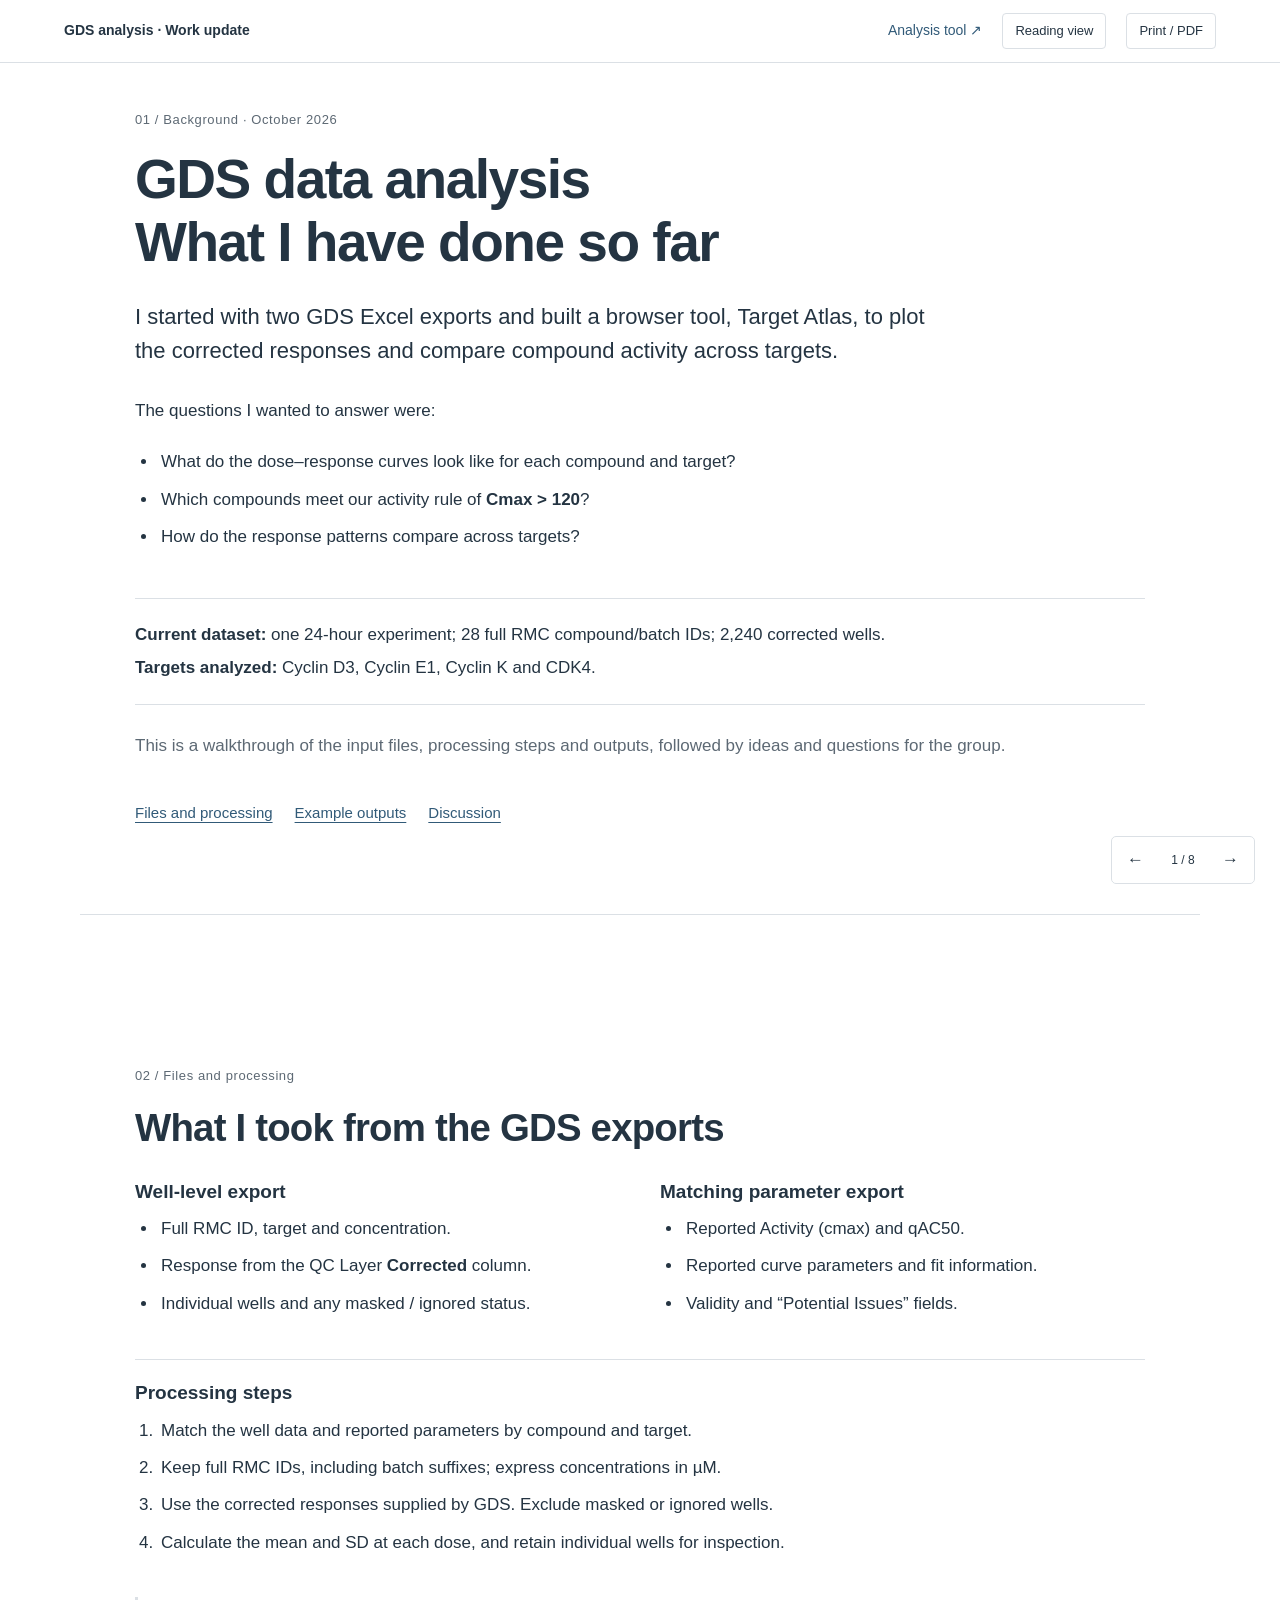
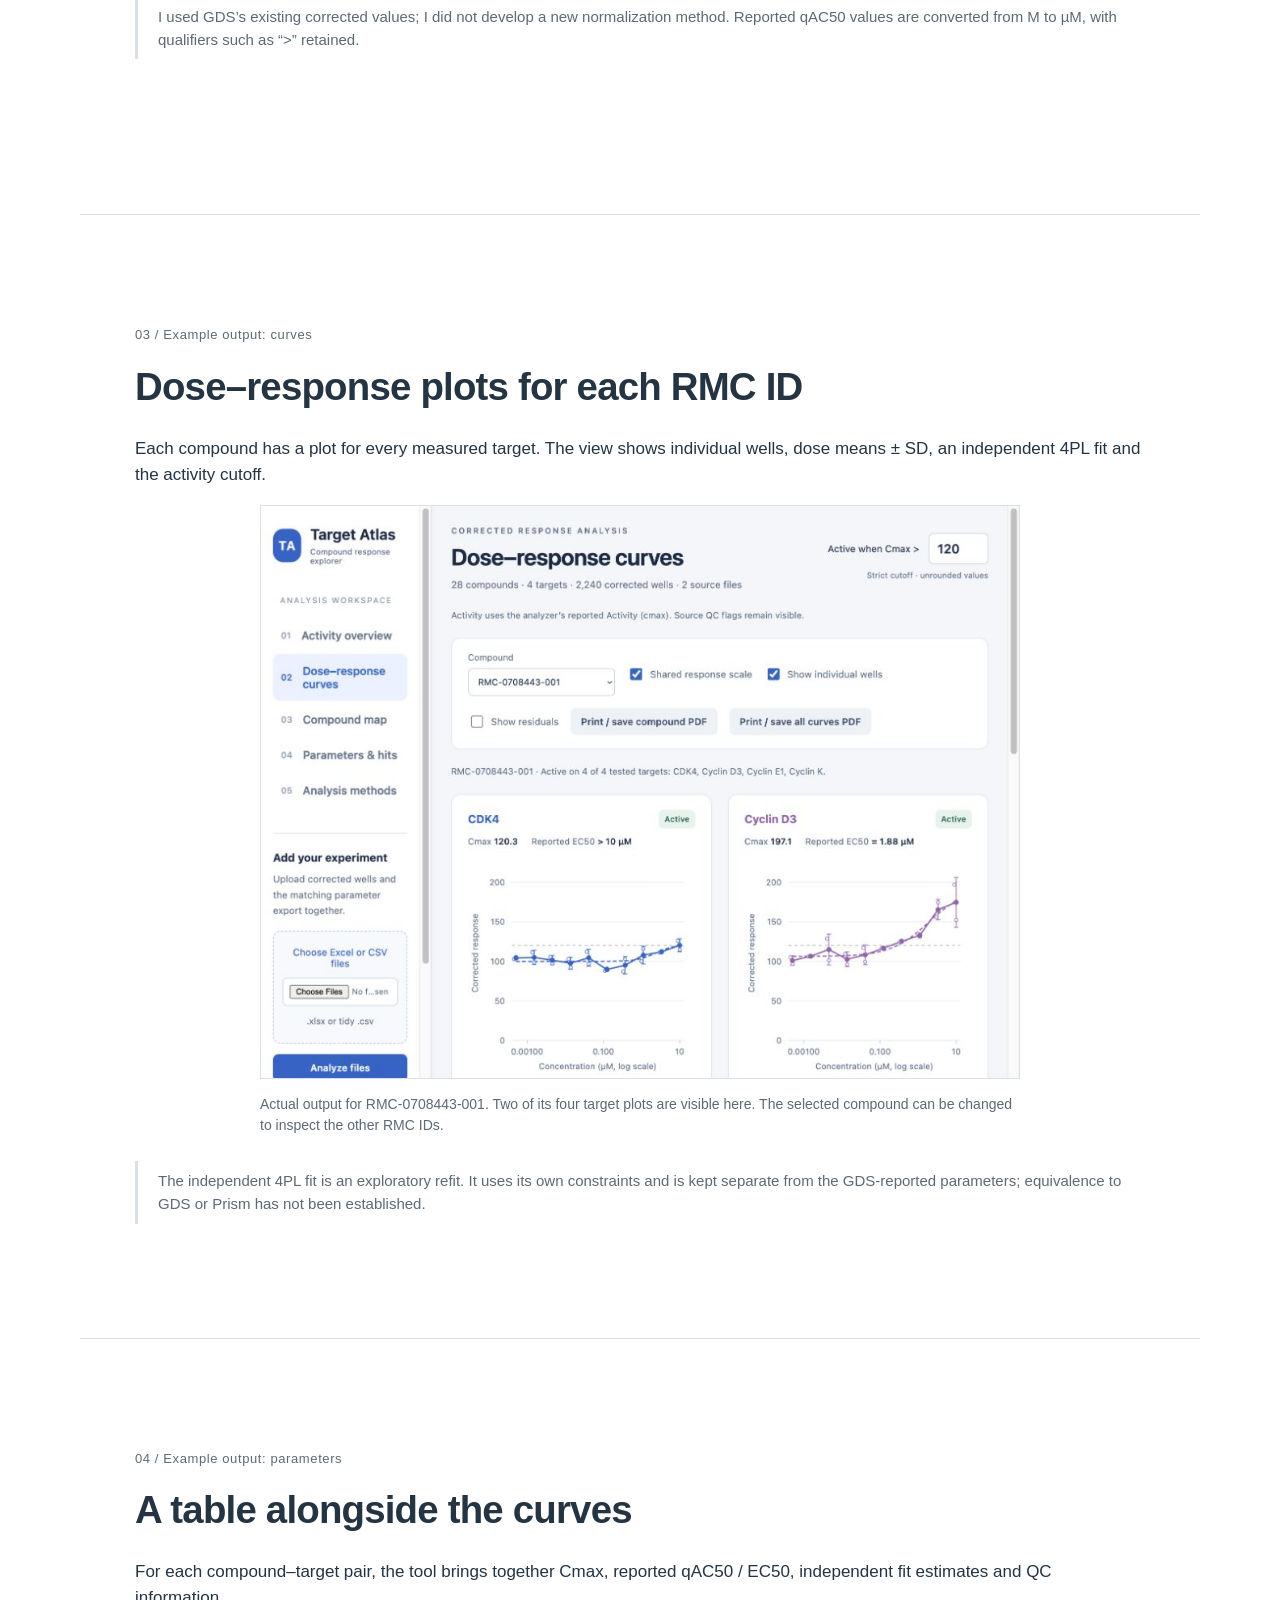
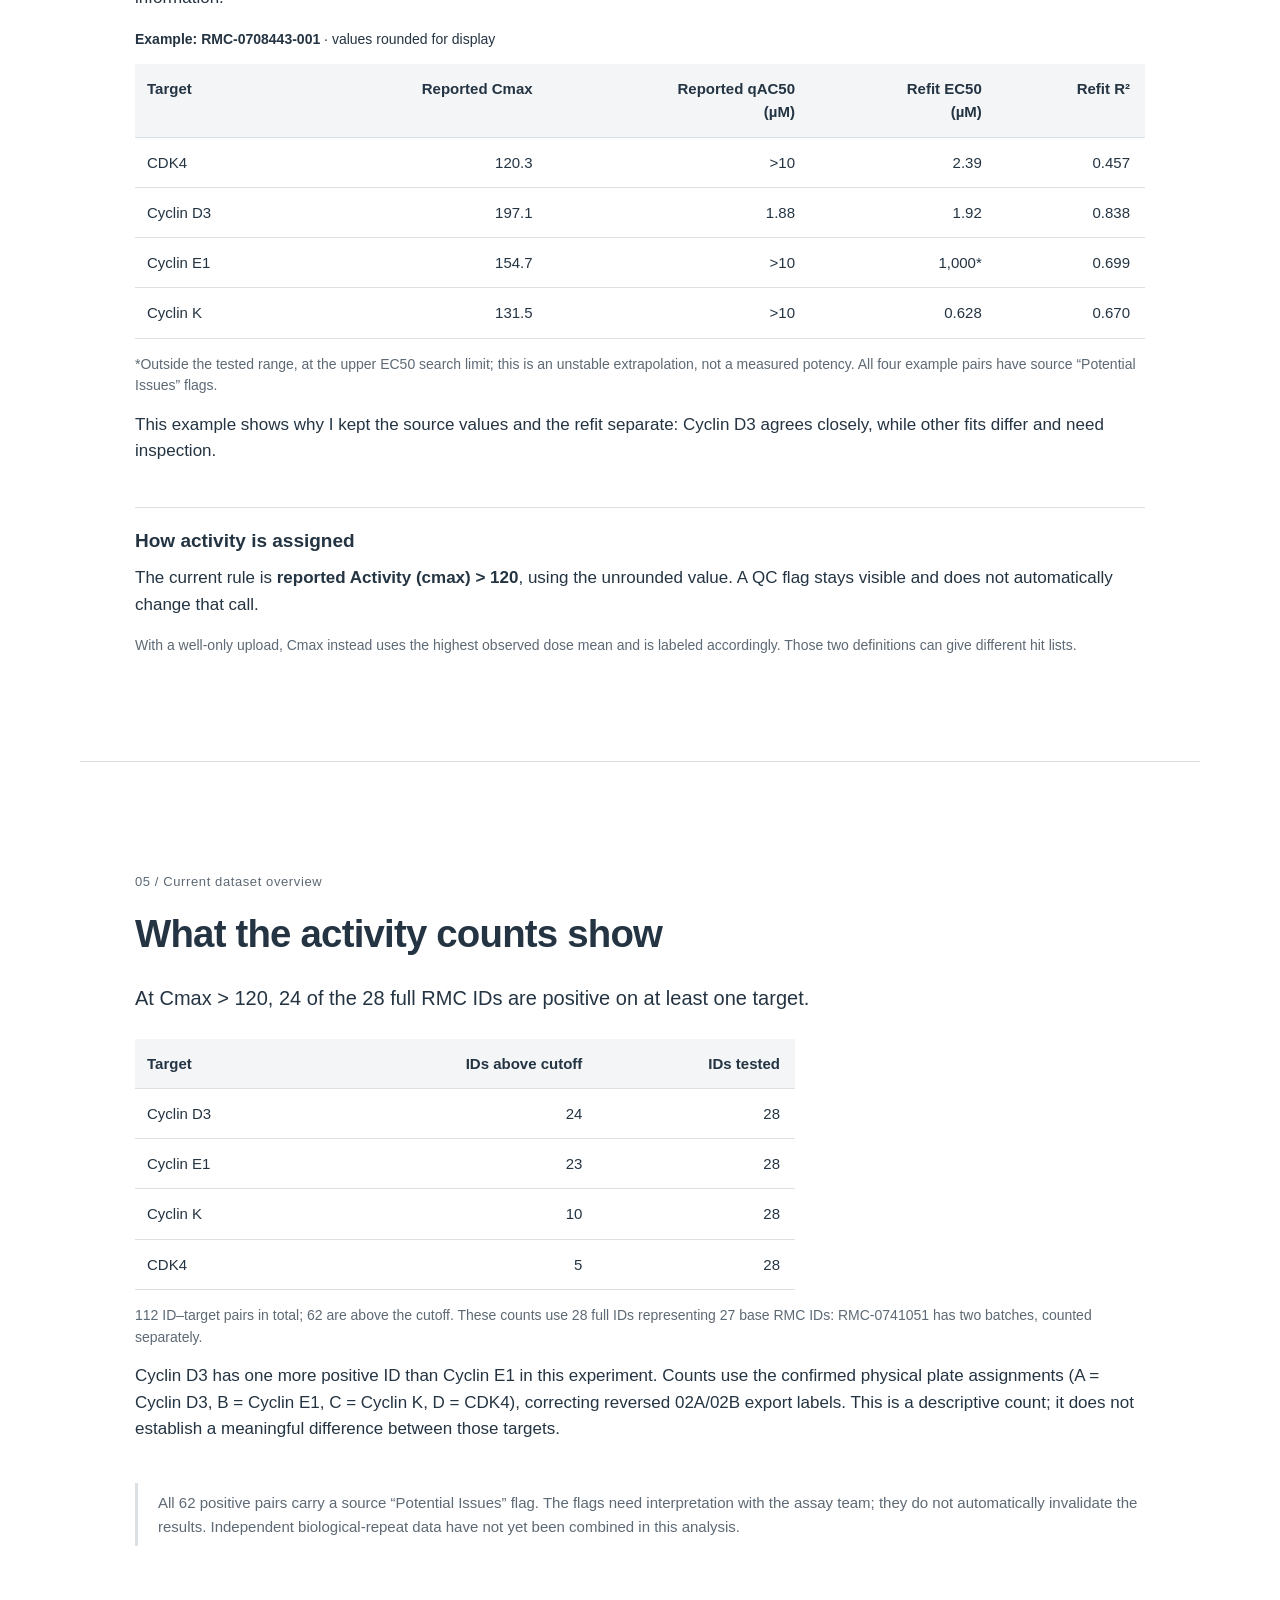
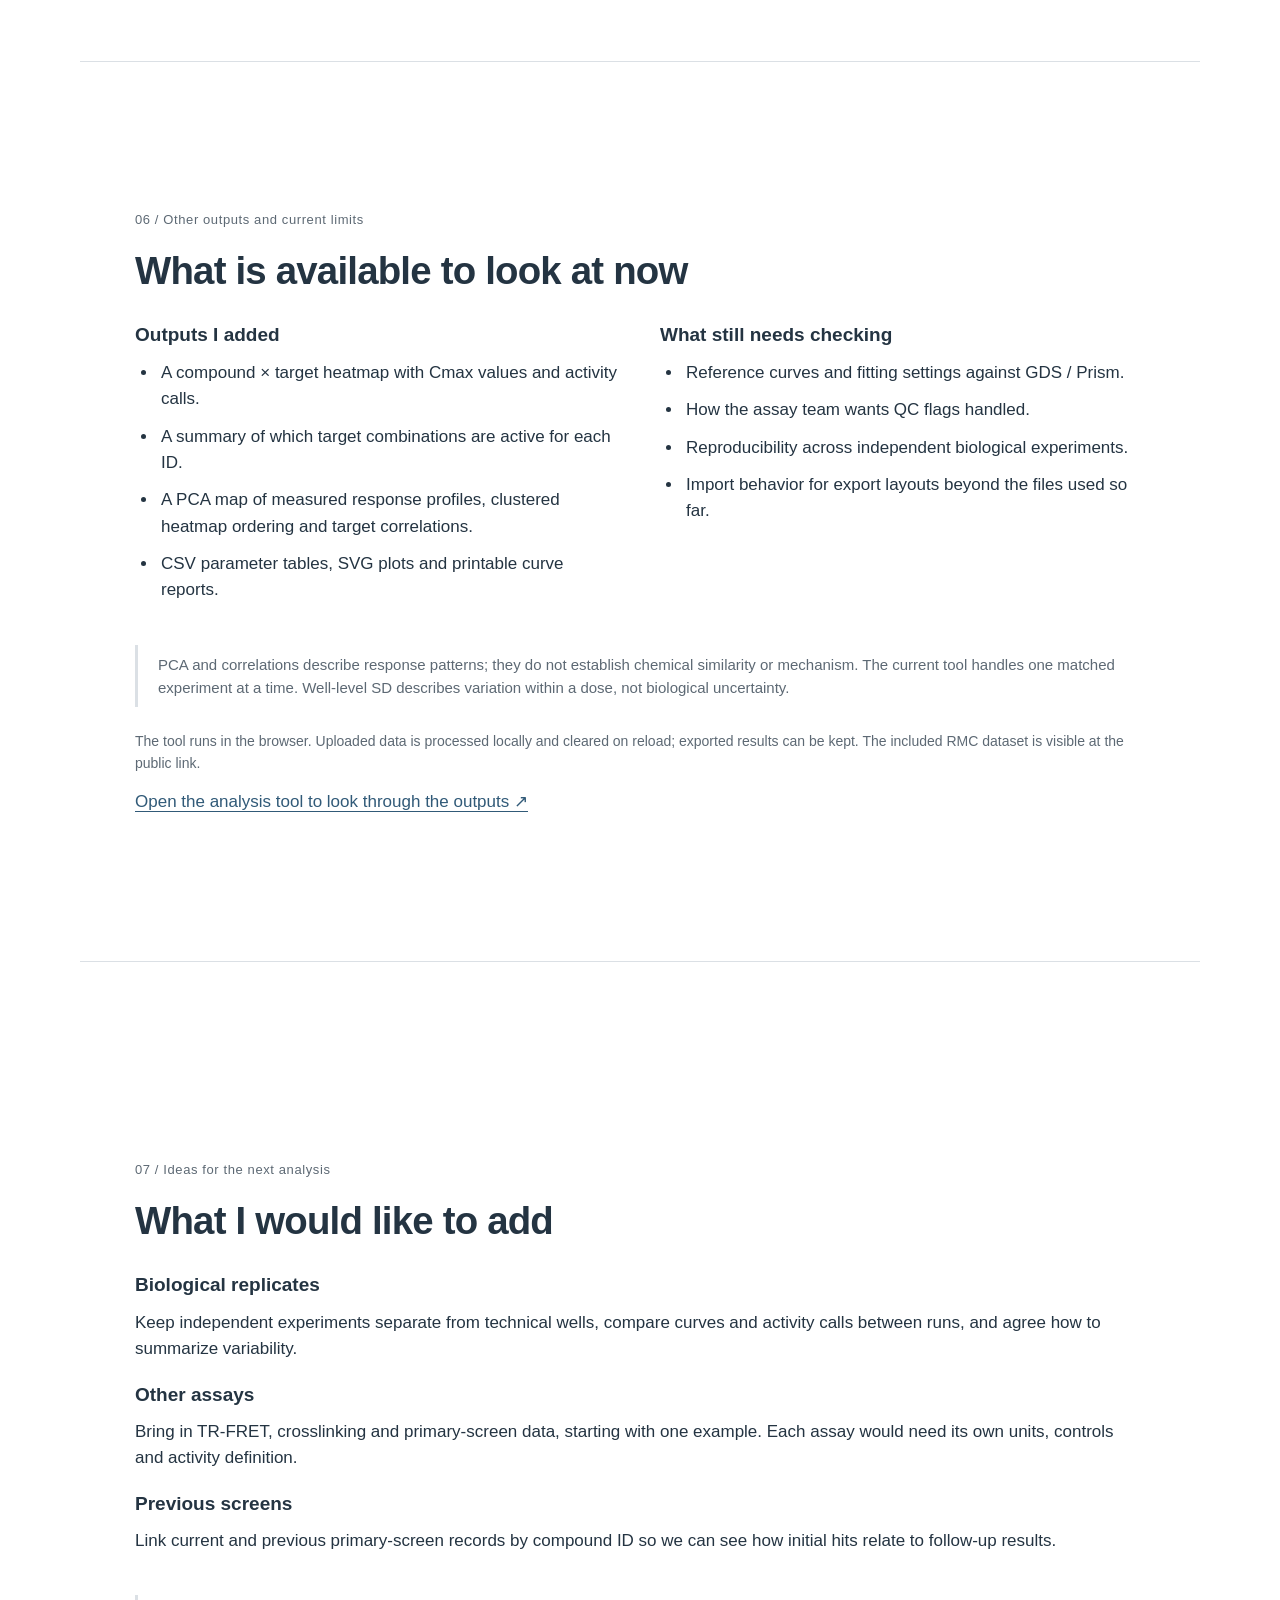
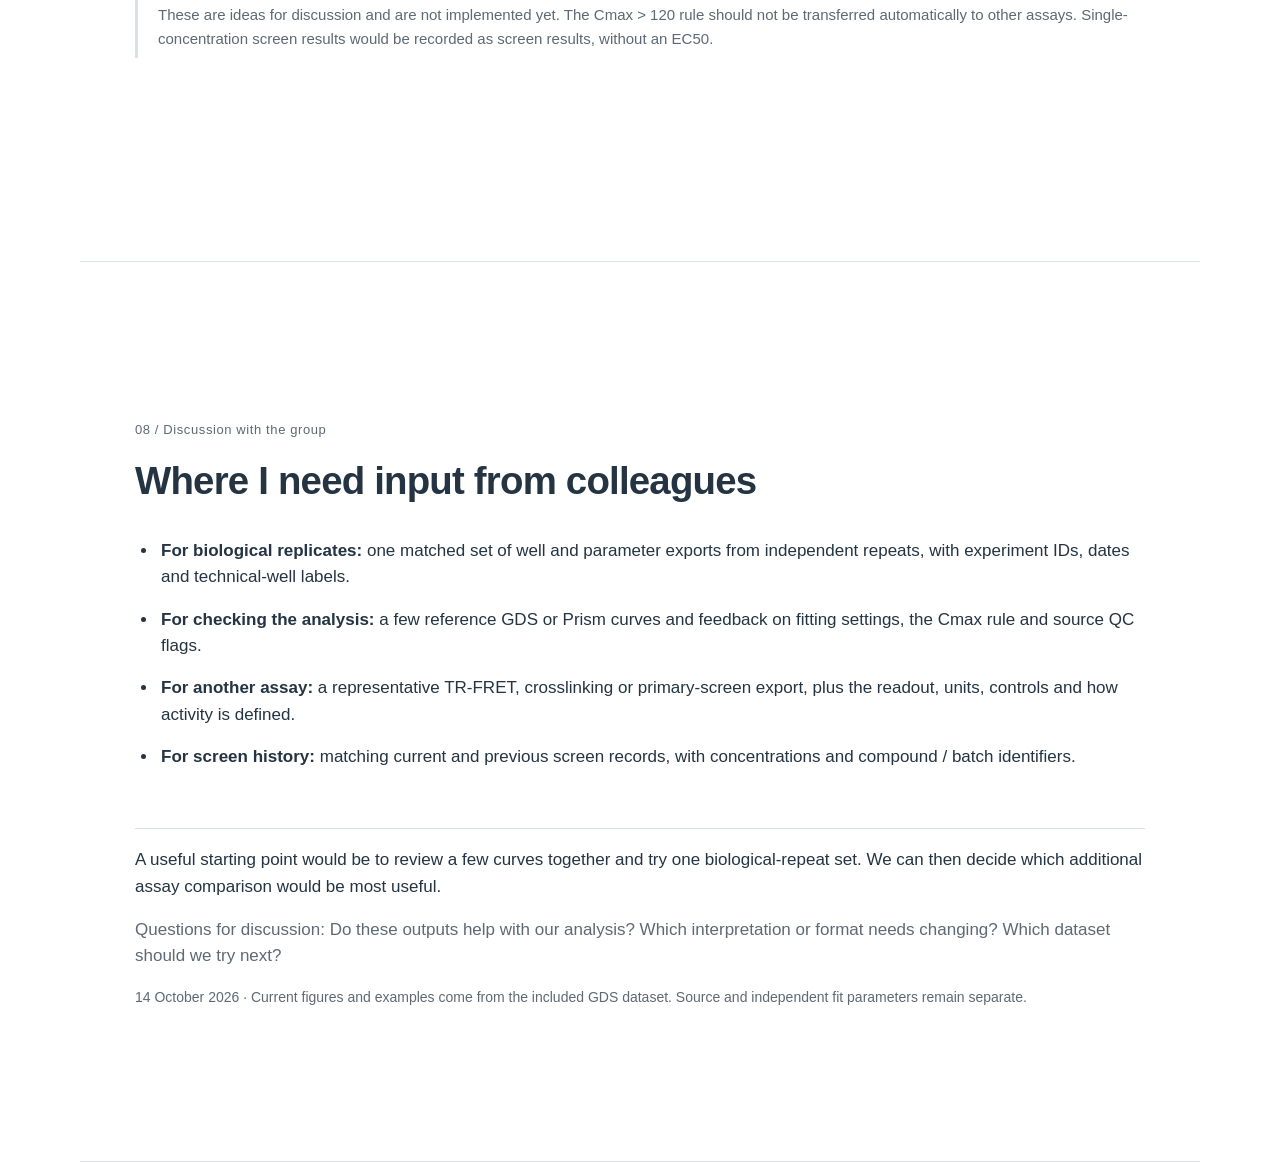
==== commit 892c9e4e: "Align presentation with corrected target counts" ====
--- a/presentation.html
+++ b/presentation.html
@@ -9,7 +9,7 @@
 <section class="slide" id="files" aria-labelledby="s2"><p class="section-number">02 / Files and processing</p><h2>What I took from the GDS exports</h2><div class="two"><div><h3>Well-level export</h3><ul><li>Full RMC ID, target and concentration.</li><li>Response from the QC Layer <strong>Corrected</strong> column.</li><li>Individual wells and any masked / ignored status.</li></ul></div><div><h3>Matching parameter export</h3><ul><li>Reported Activity (cmax) and qAC50.</li><li>Reported curve parameters and fit information.</li><li>Validity and “Potential Issues” fields.</li></ul></div></div><div class="subtle"><h3>Processing steps</h3><ol><li>Match the well data and reported parameters by compound and target.</li><li>Keep full RMC IDs, including batch suffixes; express concentrations in µM.</li><li>Use the corrected responses supplied by GDS. Exclude masked or ignored wells.</li><li>Calculate the mean and SD at each dose, and retain individual wells for inspection.</li></ol></div><p class="context">I used GDS’s existing corrected values; I did not develop a new normalization method. Reported qAC50 values are converted from M to µM, with qualifiers such as “&gt;” retained.</p></section>
 <section class="slide" id="curves" aria-labelledby="s3"><p class="section-number">03 / Example output: curves</p><h2>Dose–response plots for each RMC ID</h2><p>Each compound has a plot for every measured target. The view shows individual wells, dose means ± SD, an independent 4PL fit and the activity cutoff.</p><figure><img class="screen" src="[data-uri]" alt="Actual Target Atlas screenshot for RMC-0708443-001, showing the CDK4 and Cyclin D3 dose-response plots, individual wells and reported parameters."><figcaption>Actual output for RMC-0708443-001. Two of its four target plots are visible here. The selected compound can be changed to inspect the other RMC IDs.</figcaption></figure><p class="context">The independent 4PL fit is an exploratory refit. It uses its own constraints and is kept separate from the GDS-reported parameters; equivalence to GDS or Prism has not been established.</p></section>
 <section class="slide" id="parameters" aria-labelledby="s4"><p class="section-number">04 / Example output: parameters</p><h2>A table alongside the curves</h2><p>For each compound–target pair, the tool brings together Cmax, reported qAC50 / EC50, independent fit estimates and QC information.</p><p class="small"><strong>Example: RMC-0708443-001</strong> · values rounded for display</p><div class="table-wrap"><table><thead><tr><th>Target</th><th class="numeric">Reported Cmax</th><th class="numeric">Reported qAC50<br>(µM)</th><th class="numeric">Refit EC50<br>(µM)</th><th class="numeric">Refit R²</th></tr></thead><tbody><tr><td>CDK4</td><td class="numeric">120.3</td><td class="numeric">&gt;10</td><td class="numeric">2.39</td><td class="numeric">0.457</td></tr><tr><td>Cyclin D3</td><td class="numeric">197.1</td><td class="numeric">1.88</td><td class="numeric">1.92</td><td class="numeric">0.838</td></tr><tr><td>Cyclin E1</td><td class="numeric">154.7</td><td class="numeric">&gt;10</td><td class="numeric">1,000*</td><td class="numeric">0.699</td></tr><tr><td>Cyclin K</td><td class="numeric">131.5</td><td class="numeric">&gt;10</td><td class="numeric">0.628</td><td class="numeric">0.670</td></tr></tbody></table></div><p class="caption">*Outside the tested range, at the upper EC50 search limit; this is an unstable extrapolation, not a measured potency. All four example pairs have source “Potential Issues” flags.</p><p>This example shows why I kept the source values and the refit separate: Cyclin D3 agrees closely, while other fits differ and need inspection.</p><div class="subtle"><h3>How activity is assigned</h3><p>The current rule is <strong>reported Activity (cmax) &gt; 120</strong>, using the unrounded value. A QC flag stays visible and does not automatically change that call.</p><p class="small muted">With a well-only upload, Cmax instead uses the highest observed dose mean and is labeled accordingly. Those two definitions can give different hit lists.</p></div></section>
-<section class="slide" id="results" aria-labelledby="s5"><p class="section-number">05 / Current dataset overview</p><h2>What the activity counts show</h2><p class="key-line">At Cmax &gt; 120, 24 of the 28 full RMC IDs are positive on at least one target.</p><table class="result-table"><thead><tr><th>Target</th><th class="numeric">IDs above cutoff</th><th class="numeric">IDs tested</th></tr></thead><tbody><tr><td>Cyclin E1</td><td class="numeric">24</td><td class="numeric">28</td></tr><tr><td>Cyclin D3</td><td class="numeric">23</td><td class="numeric">28</td></tr><tr><td>Cyclin K</td><td class="numeric">10</td><td class="numeric">28</td></tr><tr><td>CDK4</td><td class="numeric">5</td><td class="numeric">28</td></tr></tbody></table><p class="caption">112 ID–target pairs in total; 62 are above the cutoff. These counts use 28 full IDs representing 27 base RMC IDs: RMC-0741051 has two batches, counted separately.</p><p>Cyclin E1 has one more positive ID than Cyclin D3 in this experiment. This is a descriptive count; it does not establish a meaningful difference between those targets.</p><p class="context">All 62 positive pairs carry a source “Potential Issues” flag. The flags need interpretation with the assay team; they do not automatically invalidate the results. Independent biological-repeat data have not yet been combined in this analysis.</p></section>
+<section class="slide" id="results" aria-labelledby="s5"><p class="section-number">05 / Current dataset overview</p><h2>What the activity counts show</h2><p class="key-line">At Cmax &gt; 120, 24 of the 28 full RMC IDs are positive on at least one target.</p><table class="result-table"><thead><tr><th>Target</th><th class="numeric">IDs above cutoff</th><th class="numeric">IDs tested</th></tr></thead><tbody><tr><td>Cyclin D3</td><td class="numeric">24</td><td class="numeric">28</td></tr><tr><td>Cyclin E1</td><td class="numeric">23</td><td class="numeric">28</td></tr><tr><td>Cyclin K</td><td class="numeric">10</td><td class="numeric">28</td></tr><tr><td>CDK4</td><td class="numeric">5</td><td class="numeric">28</td></tr></tbody></table><p class="caption">112 ID–target pairs in total; 62 are above the cutoff. These counts use 28 full IDs representing 27 base RMC IDs: RMC-0741051 has two batches, counted separately.</p><p>Cyclin D3 has one more positive ID than Cyclin E1 in this experiment. Counts use the confirmed physical plate assignments (A = Cyclin D3, B = Cyclin E1, C = Cyclin K, D = CDK4), correcting reversed 02A/02B export labels. This is a descriptive count; it does not establish a meaningful difference between those targets.</p><p class="context">All 62 positive pairs carry a source “Potential Issues” flag. The flags need interpretation with the assay team; they do not automatically invalidate the results. Independent biological-repeat data have not yet been combined in this analysis.</p></section>
 <section class="slide" id="current-work" aria-labelledby="s6"><p class="section-number">06 / Other outputs and current limits</p><h2>What is available to look at now</h2><div class="two"><div><h3>Outputs I added</h3><ul><li>A compound × target heatmap with Cmax values and activity calls.</li><li>A summary of which target combinations are active for each ID.</li><li>A PCA map of measured response profiles, clustered heatmap ordering and target correlations.</li><li>CSV parameter tables, SVG plots and printable curve reports.</li></ul></div><div><h3>What still needs checking</h3><ul><li>Reference curves and fitting settings against GDS / Prism.</li><li>How the assay team wants QC flags handled.</li><li>Reproducibility across independent biological experiments.</li><li>Import behavior for export layouts beyond the files used so far.</li></ul></div></div><p class="context">PCA and correlations describe response patterns; they do not establish chemical similarity or mechanism. The current tool handles one matched experiment at a time. Well-level SD describes variation within a dose, not biological uncertainty.</p><p class="small muted">The tool runs in the browser. Uploaded data is processed locally and cleared on reload; exported results can be kept. The included RMC dataset is visible at the public link.</p><p><a href="https://kkam-revmed.github.io/target-atlas/" target="_blank" rel="noopener">Open the analysis tool to look through the outputs ↗</a></p></section>
 <section class="slide" id="next" aria-labelledby="s7"><p class="section-number">07 / Ideas for the next analysis</p><h2>What I would like to add</h2><h3>Biological replicates</h3><p>Keep independent experiments separate from technical wells, compare curves and activity calls between runs, and agree how to summarize variability.</p><h3>Other assays</h3><p>Bring in TR-FRET, crosslinking and primary-screen data, starting with one example. Each assay would need its own units, controls and activity definition.</p><h3>Previous screens</h3><p>Link current and previous primary-screen records by compound ID so we can see how initial hits relate to follow-up results.</p><p class="context">These are ideas for discussion and are not implemented yet. The Cmax &gt; 120 rule should not be transferred automatically to other assays. Single-concentration screen results would be recorded as screen results, without an EC50.</p></section>
 <section class="slide" id="discussion" aria-labelledby="s8"><p class="section-number">08 / Discussion with the group</p><h2>Where I need input from colleagues</h2><ul class="discussion"><li><strong>For biological replicates:</strong> one matched set of well and parameter exports from independent repeats, with experiment IDs, dates and technical-well labels.</li><li><strong>For checking the analysis:</strong> a few reference GDS or Prism curves and feedback on fitting settings, the Cmax rule and source QC flags.</li><li><strong>For another assay:</strong> a representative TR-FRET, crosslinking or primary-screen export, plus the readout, units, controls and how activity is defined.</li><li><strong>For screen history:</strong> matching current and previous screen records, with concentrations and compound / batch identifiers.</li></ul><p class="subtle">A useful starting point would be to review a few curves together and try one biological-repeat set. We can then decide which additional assay comparison would be most useful.</p><p class="muted">Questions for discussion: Do these outputs help with our analysis? Which interpretation or format needs changing? Which dataset should we try next?</p><p class="small muted">14 October 2026 · Current figures and examples come from the included GDS dataset. Source and independent fit parameters remain separate.</p></section>
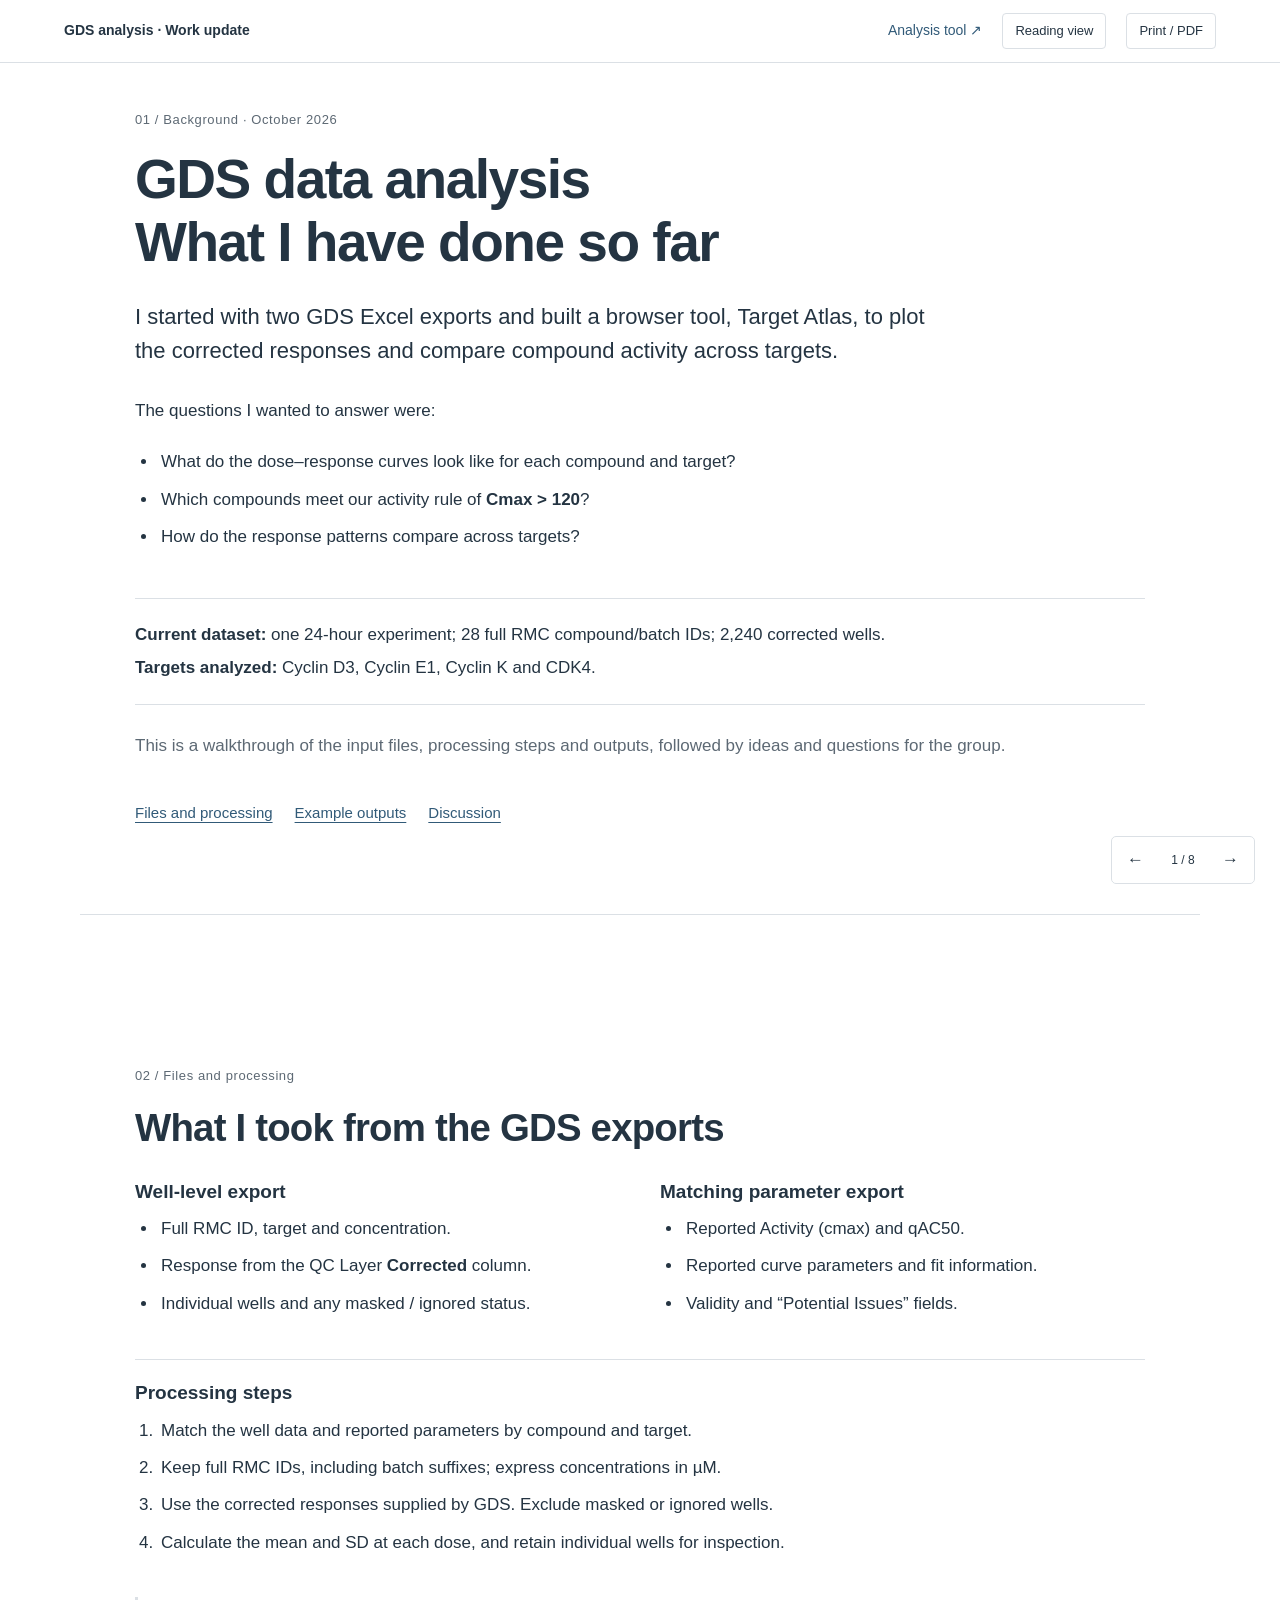
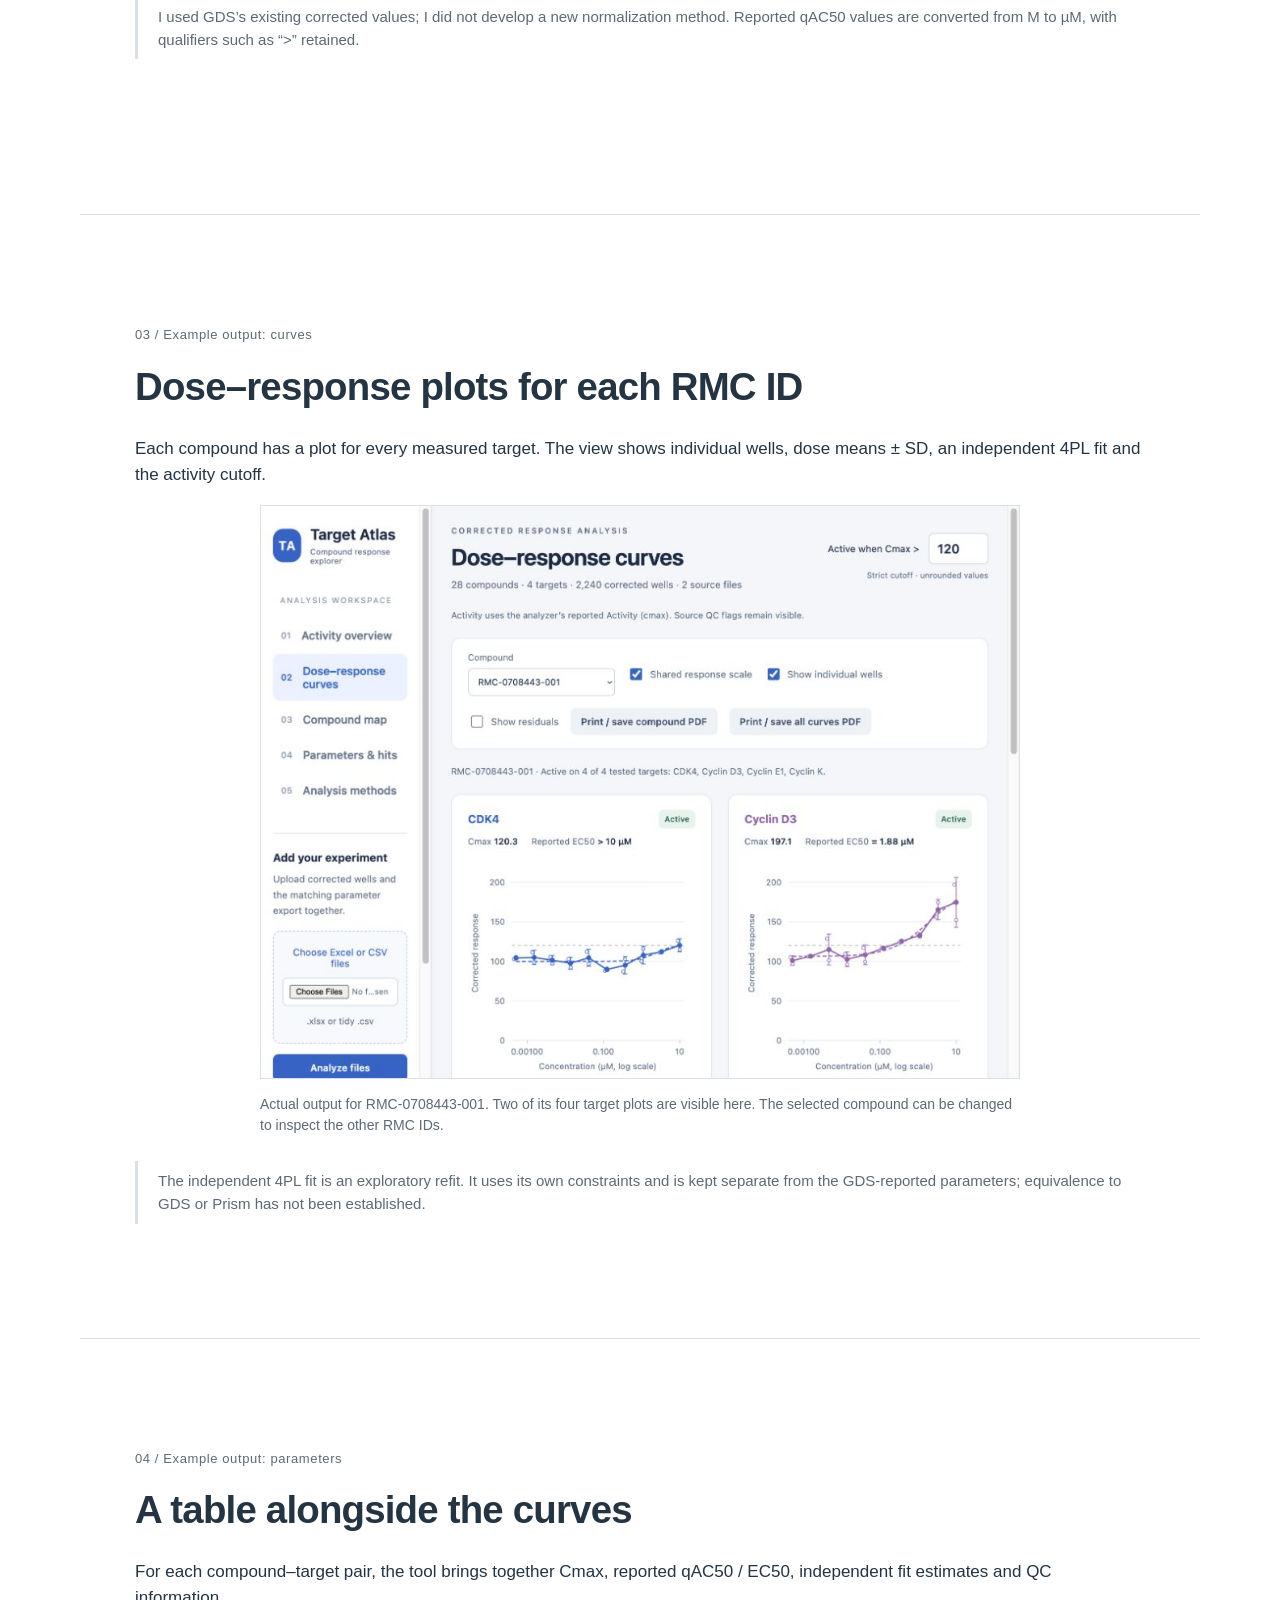
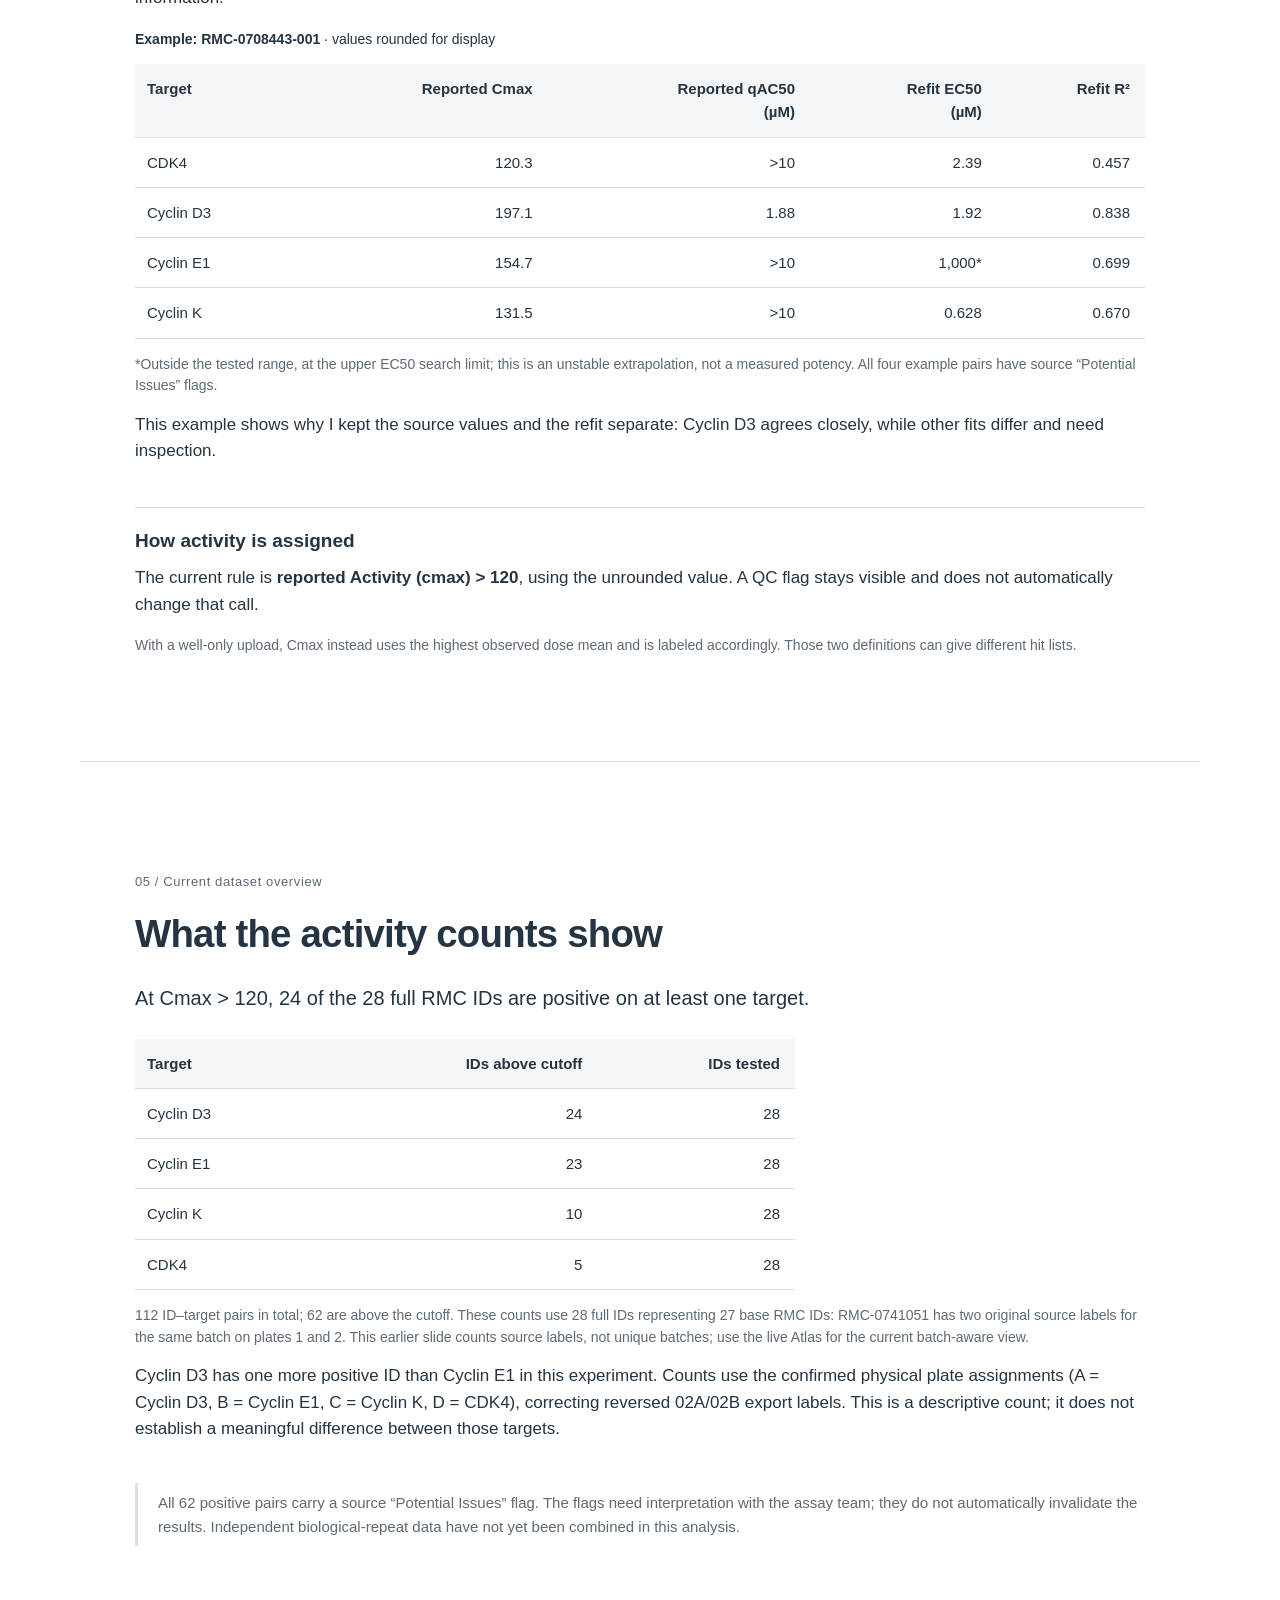
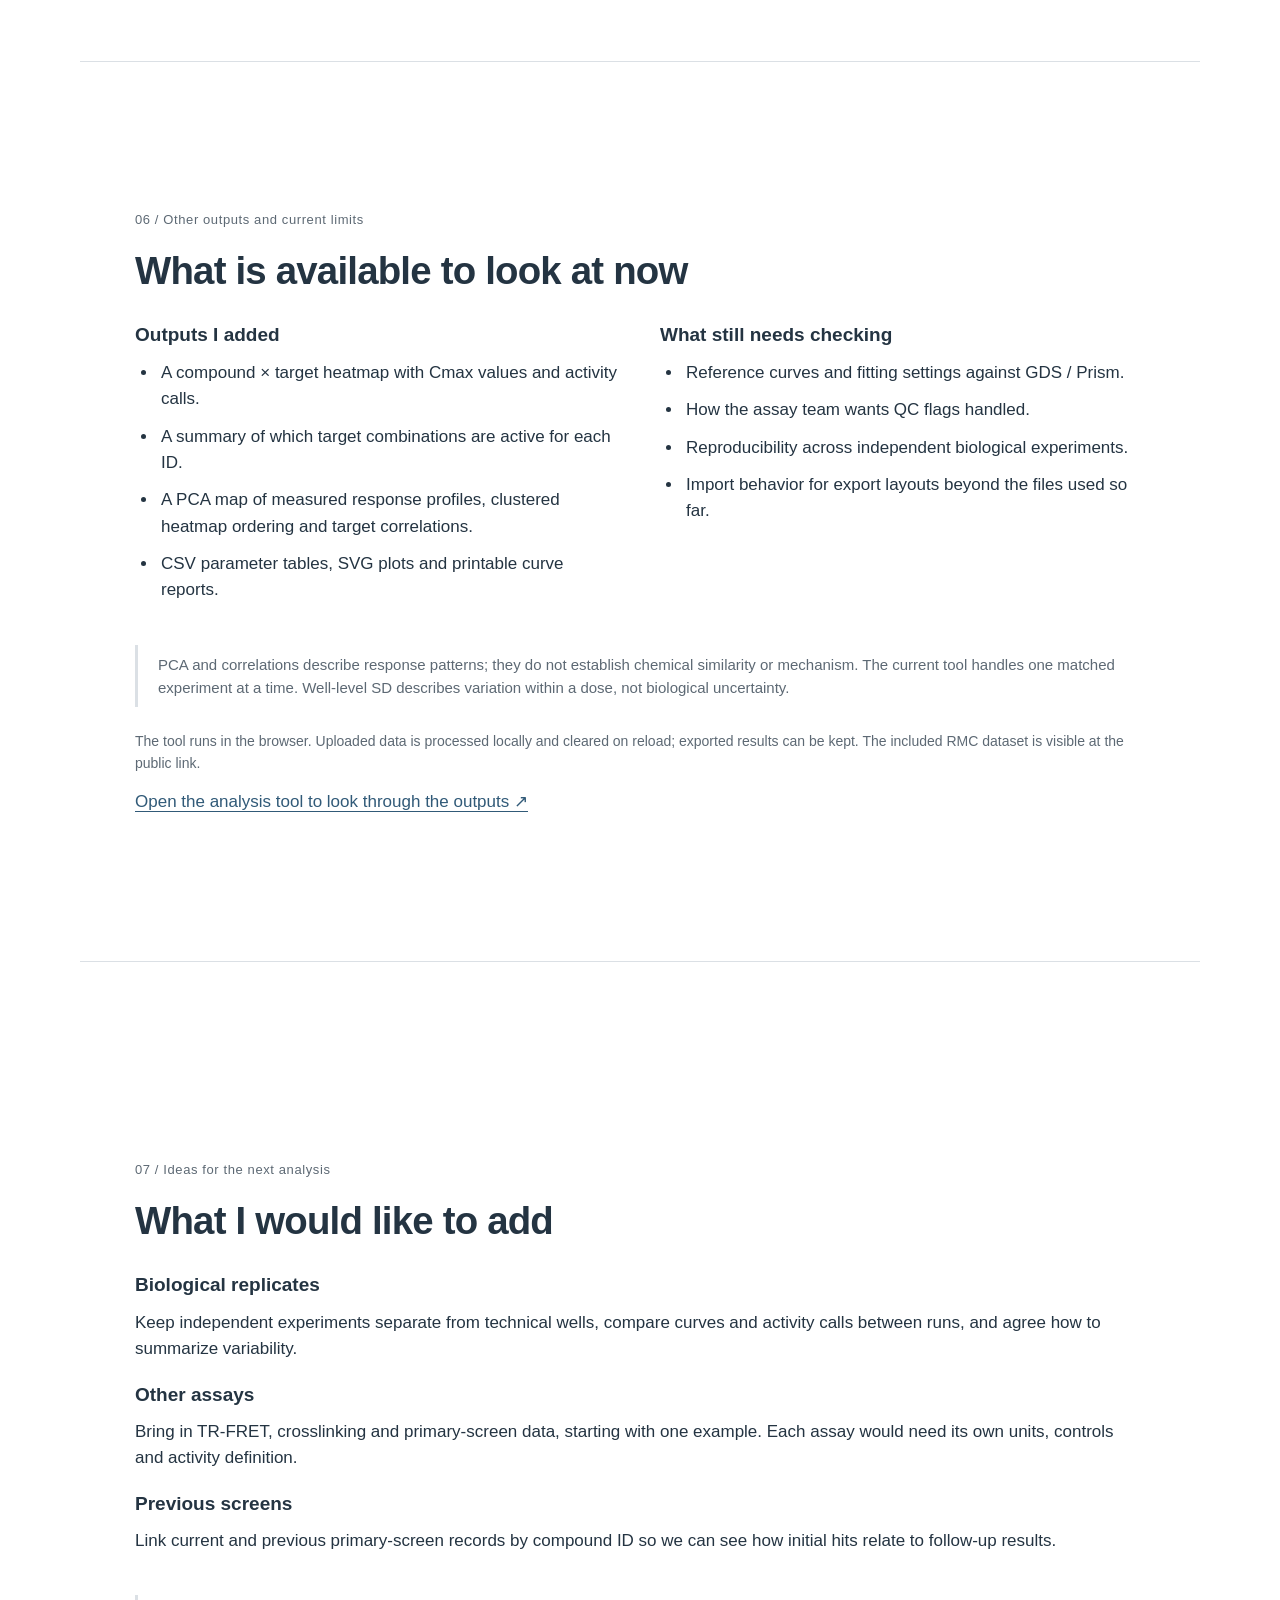
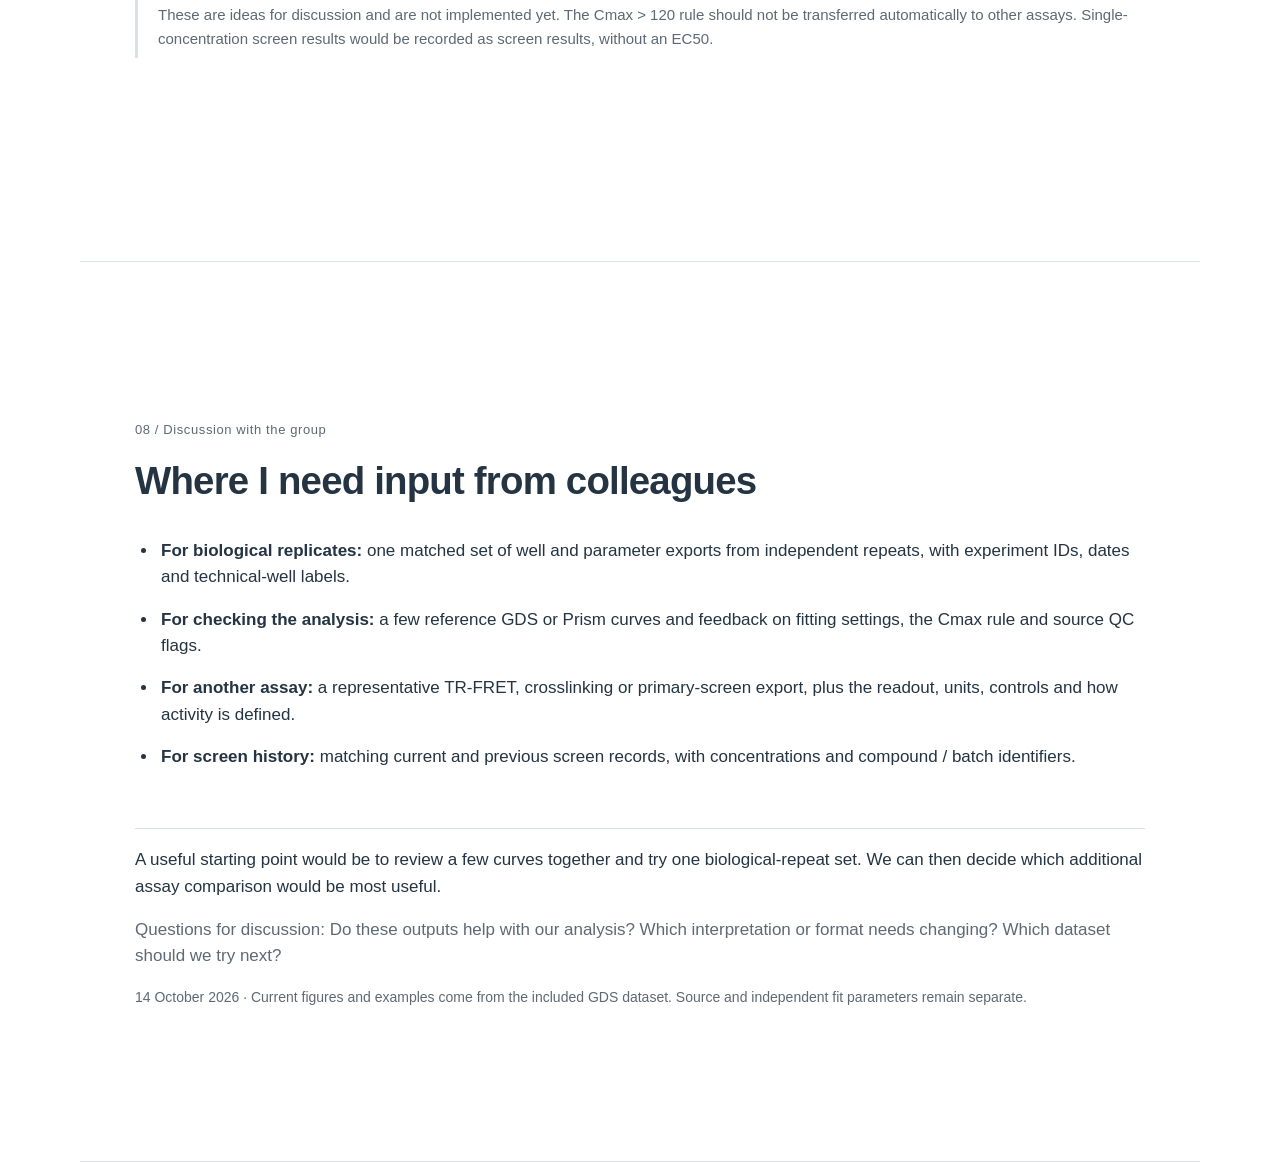
==== commit 6a3eb4d9: "Separate Compound Management batches and add batch comparison Show base compound names with explicit" ====
--- a/presentation.html
+++ b/presentation.html
@@ -9,7 +9,7 @@
 <section class="slide" id="files" aria-labelledby="s2"><p class="section-number">02 / Files and processing</p><h2>What I took from the GDS exports</h2><div class="two"><div><h3>Well-level export</h3><ul><li>Full RMC ID, target and concentration.</li><li>Response from the QC Layer <strong>Corrected</strong> column.</li><li>Individual wells and any masked / ignored status.</li></ul></div><div><h3>Matching parameter export</h3><ul><li>Reported Activity (cmax) and qAC50.</li><li>Reported curve parameters and fit information.</li><li>Validity and “Potential Issues” fields.</li></ul></div></div><div class="subtle"><h3>Processing steps</h3><ol><li>Match the well data and reported parameters by compound and target.</li><li>Keep full RMC IDs, including batch suffixes; express concentrations in µM.</li><li>Use the corrected responses supplied by GDS. Exclude masked or ignored wells.</li><li>Calculate the mean and SD at each dose, and retain individual wells for inspection.</li></ol></div><p class="context">I used GDS’s existing corrected values; I did not develop a new normalization method. Reported qAC50 values are converted from M to µM, with qualifiers such as “&gt;” retained.</p></section>
 <section class="slide" id="curves" aria-labelledby="s3"><p class="section-number">03 / Example output: curves</p><h2>Dose–response plots for each RMC ID</h2><p>Each compound has a plot for every measured target. The view shows individual wells, dose means ± SD, an independent 4PL fit and the activity cutoff.</p><figure><img class="screen" src="[data-uri]" alt="Actual Target Atlas screenshot for RMC-0708443-001, showing the CDK4 and Cyclin D3 dose-response plots, individual wells and reported parameters."><figcaption>Actual output for RMC-0708443-001. Two of its four target plots are visible here. The selected compound can be changed to inspect the other RMC IDs.</figcaption></figure><p class="context">The independent 4PL fit is an exploratory refit. It uses its own constraints and is kept separate from the GDS-reported parameters; equivalence to GDS or Prism has not been established.</p></section>
 <section class="slide" id="parameters" aria-labelledby="s4"><p class="section-number">04 / Example output: parameters</p><h2>A table alongside the curves</h2><p>For each compound–target pair, the tool brings together Cmax, reported qAC50 / EC50, independent fit estimates and QC information.</p><p class="small"><strong>Example: RMC-0708443-001</strong> · values rounded for display</p><div class="table-wrap"><table><thead><tr><th>Target</th><th class="numeric">Reported Cmax</th><th class="numeric">Reported qAC50<br>(µM)</th><th class="numeric">Refit EC50<br>(µM)</th><th class="numeric">Refit R²</th></tr></thead><tbody><tr><td>CDK4</td><td class="numeric">120.3</td><td class="numeric">&gt;10</td><td class="numeric">2.39</td><td class="numeric">0.457</td></tr><tr><td>Cyclin D3</td><td class="numeric">197.1</td><td class="numeric">1.88</td><td class="numeric">1.92</td><td class="numeric">0.838</td></tr><tr><td>Cyclin E1</td><td class="numeric">154.7</td><td class="numeric">&gt;10</td><td class="numeric">1,000*</td><td class="numeric">0.699</td></tr><tr><td>Cyclin K</td><td class="numeric">131.5</td><td class="numeric">&gt;10</td><td class="numeric">0.628</td><td class="numeric">0.670</td></tr></tbody></table></div><p class="caption">*Outside the tested range, at the upper EC50 search limit; this is an unstable extrapolation, not a measured potency. All four example pairs have source “Potential Issues” flags.</p><p>This example shows why I kept the source values and the refit separate: Cyclin D3 agrees closely, while other fits differ and need inspection.</p><div class="subtle"><h3>How activity is assigned</h3><p>The current rule is <strong>reported Activity (cmax) &gt; 120</strong>, using the unrounded value. A QC flag stays visible and does not automatically change that call.</p><p class="small muted">With a well-only upload, Cmax instead uses the highest observed dose mean and is labeled accordingly. Those two definitions can give different hit lists.</p></div></section>
-<section class="slide" id="results" aria-labelledby="s5"><p class="section-number">05 / Current dataset overview</p><h2>What the activity counts show</h2><p class="key-line">At Cmax &gt; 120, 24 of the 28 full RMC IDs are positive on at least one target.</p><table class="result-table"><thead><tr><th>Target</th><th class="numeric">IDs above cutoff</th><th class="numeric">IDs tested</th></tr></thead><tbody><tr><td>Cyclin D3</td><td class="numeric">24</td><td class="numeric">28</td></tr><tr><td>Cyclin E1</td><td class="numeric">23</td><td class="numeric">28</td></tr><tr><td>Cyclin K</td><td class="numeric">10</td><td class="numeric">28</td></tr><tr><td>CDK4</td><td class="numeric">5</td><td class="numeric">28</td></tr></tbody></table><p class="caption">112 ID–target pairs in total; 62 are above the cutoff. These counts use 28 full IDs representing 27 base RMC IDs: RMC-0741051 has two batches, counted separately.</p><p>Cyclin D3 has one more positive ID than Cyclin E1 in this experiment. Counts use the confirmed physical plate assignments (A = Cyclin D3, B = Cyclin E1, C = Cyclin K, D = CDK4), correcting reversed 02A/02B export labels. This is a descriptive count; it does not establish a meaningful difference between those targets.</p><p class="context">All 62 positive pairs carry a source “Potential Issues” flag. The flags need interpretation with the assay team; they do not automatically invalidate the results. Independent biological-repeat data have not yet been combined in this analysis.</p></section>
+<section class="slide" id="results" aria-labelledby="s5"><p class="section-number">05 / Current dataset overview</p><h2>What the activity counts show</h2><p class="key-line">At Cmax &gt; 120, 24 of the 28 full RMC IDs are positive on at least one target.</p><table class="result-table"><thead><tr><th>Target</th><th class="numeric">IDs above cutoff</th><th class="numeric">IDs tested</th></tr></thead><tbody><tr><td>Cyclin D3</td><td class="numeric">24</td><td class="numeric">28</td></tr><tr><td>Cyclin E1</td><td class="numeric">23</td><td class="numeric">28</td></tr><tr><td>Cyclin K</td><td class="numeric">10</td><td class="numeric">28</td></tr><tr><td>CDK4</td><td class="numeric">5</td><td class="numeric">28</td></tr></tbody></table><p class="caption">112 ID–target pairs in total; 62 are above the cutoff. These counts use 28 full IDs representing 27 base RMC IDs: RMC-0741051 has two original source labels for the same batch on plates 1 and 2. This earlier slide counts source labels, not unique batches; use the live Atlas for the current batch-aware view.</p><p>Cyclin D3 has one more positive ID than Cyclin E1 in this experiment. Counts use the confirmed physical plate assignments (A = Cyclin D3, B = Cyclin E1, C = Cyclin K, D = CDK4), correcting reversed 02A/02B export labels. This is a descriptive count; it does not establish a meaningful difference between those targets.</p><p class="context">All 62 positive pairs carry a source “Potential Issues” flag. The flags need interpretation with the assay team; they do not automatically invalidate the results. Independent biological-repeat data have not yet been combined in this analysis.</p></section>
 <section class="slide" id="current-work" aria-labelledby="s6"><p class="section-number">06 / Other outputs and current limits</p><h2>What is available to look at now</h2><div class="two"><div><h3>Outputs I added</h3><ul><li>A compound × target heatmap with Cmax values and activity calls.</li><li>A summary of which target combinations are active for each ID.</li><li>A PCA map of measured response profiles, clustered heatmap ordering and target correlations.</li><li>CSV parameter tables, SVG plots and printable curve reports.</li></ul></div><div><h3>What still needs checking</h3><ul><li>Reference curves and fitting settings against GDS / Prism.</li><li>How the assay team wants QC flags handled.</li><li>Reproducibility across independent biological experiments.</li><li>Import behavior for export layouts beyond the files used so far.</li></ul></div></div><p class="context">PCA and correlations describe response patterns; they do not establish chemical similarity or mechanism. The current tool handles one matched experiment at a time. Well-level SD describes variation within a dose, not biological uncertainty.</p><p class="small muted">The tool runs in the browser. Uploaded data is processed locally and cleared on reload; exported results can be kept. The included RMC dataset is visible at the public link.</p><p><a href="https://kkam-revmed.github.io/target-atlas/" target="_blank" rel="noopener">Open the analysis tool to look through the outputs ↗</a></p></section>
 <section class="slide" id="next" aria-labelledby="s7"><p class="section-number">07 / Ideas for the next analysis</p><h2>What I would like to add</h2><h3>Biological replicates</h3><p>Keep independent experiments separate from technical wells, compare curves and activity calls between runs, and agree how to summarize variability.</p><h3>Other assays</h3><p>Bring in TR-FRET, crosslinking and primary-screen data, starting with one example. Each assay would need its own units, controls and activity definition.</p><h3>Previous screens</h3><p>Link current and previous primary-screen records by compound ID so we can see how initial hits relate to follow-up results.</p><p class="context">These are ideas for discussion and are not implemented yet. The Cmax &gt; 120 rule should not be transferred automatically to other assays. Single-concentration screen results would be recorded as screen results, without an EC50.</p></section>
 <section class="slide" id="discussion" aria-labelledby="s8"><p class="section-number">08 / Discussion with the group</p><h2>Where I need input from colleagues</h2><ul class="discussion"><li><strong>For biological replicates:</strong> one matched set of well and parameter exports from independent repeats, with experiment IDs, dates and technical-well labels.</li><li><strong>For checking the analysis:</strong> a few reference GDS or Prism curves and feedback on fitting settings, the Cmax rule and source QC flags.</li><li><strong>For another assay:</strong> a representative TR-FRET, crosslinking or primary-screen export, plus the readout, units, controls and how activity is defined.</li><li><strong>For screen history:</strong> matching current and previous screen records, with concentrations and compound / batch identifiers.</li></ul><p class="subtle">A useful starting point would be to review a few curves together and try one biological-repeat set. We can then decide which additional assay comparison would be most useful.</p><p class="muted">Questions for discussion: Do these outputs help with our analysis? Which interpretation or format needs changing? Which dataset should we try next?</p><p class="small muted">14 October 2026 · Current figures and examples come from the included GDS dataset. Source and independent fit parameters remain separate.</p></section>
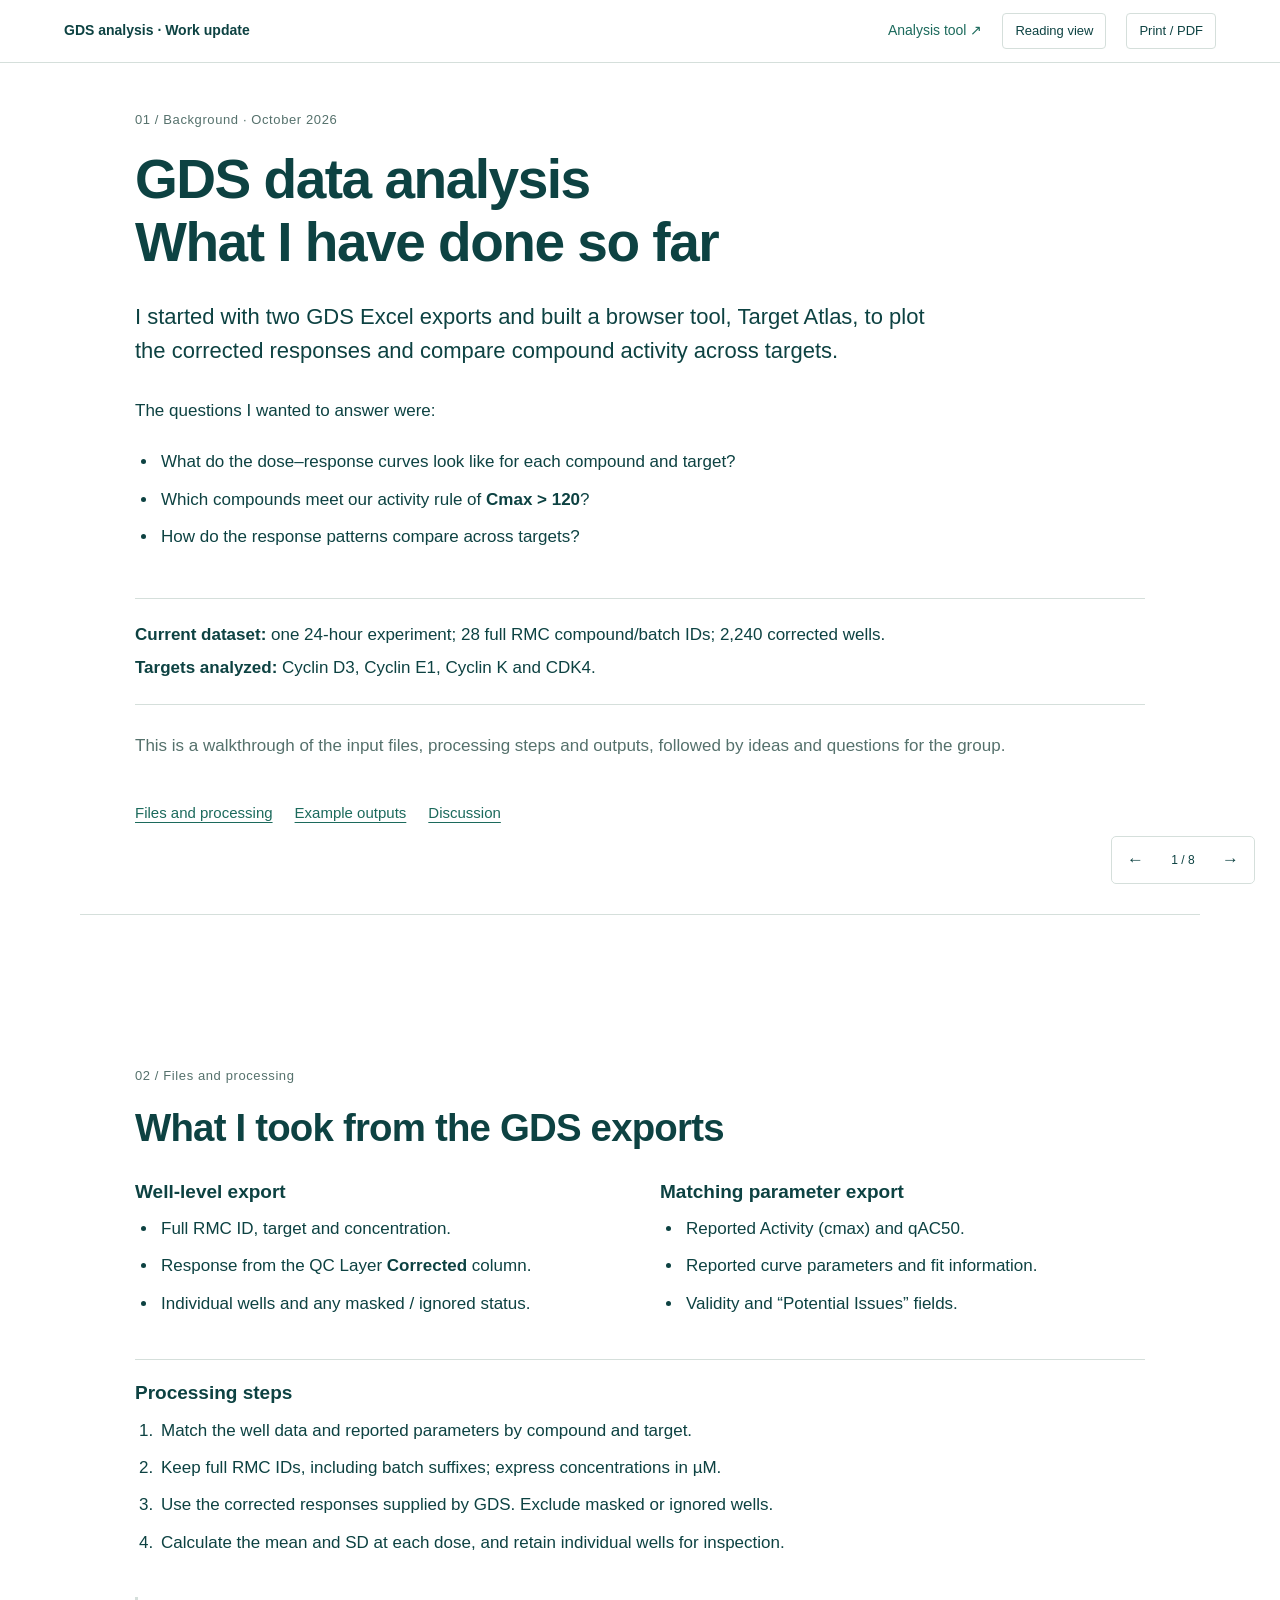
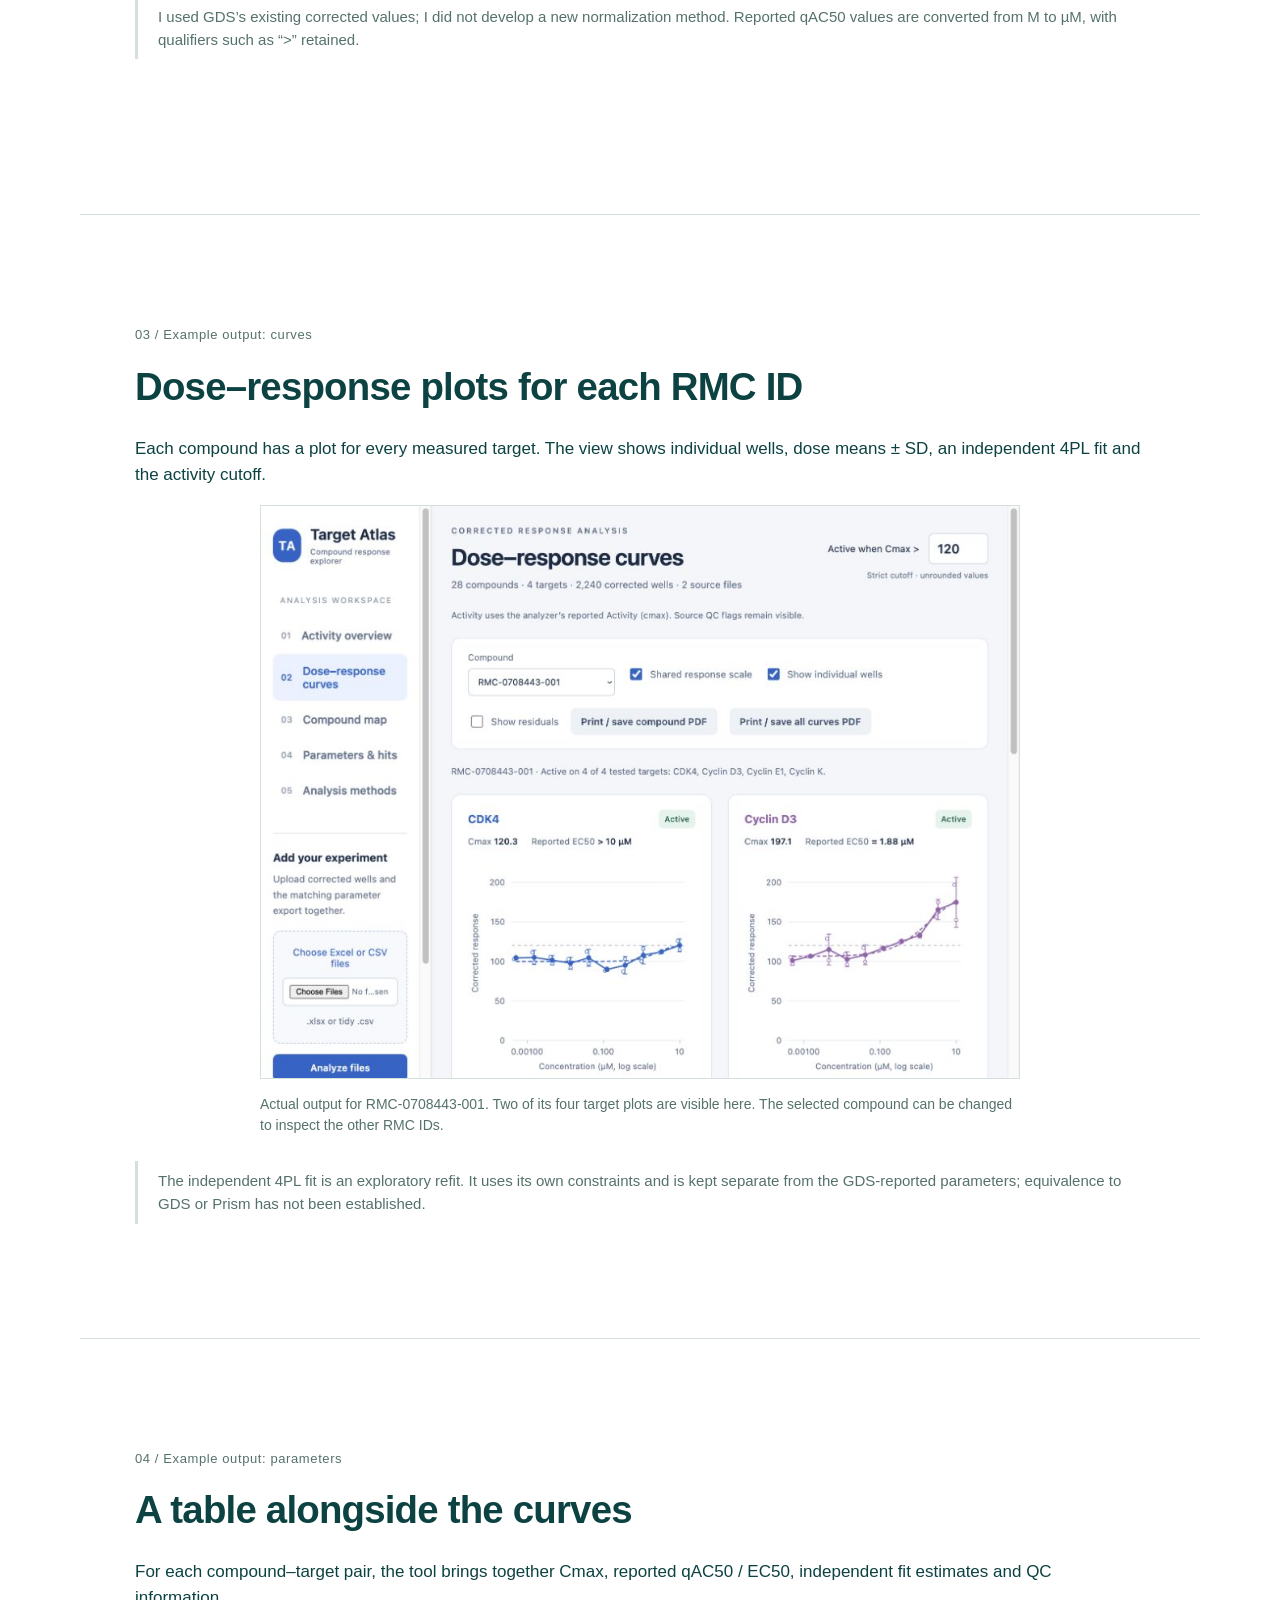
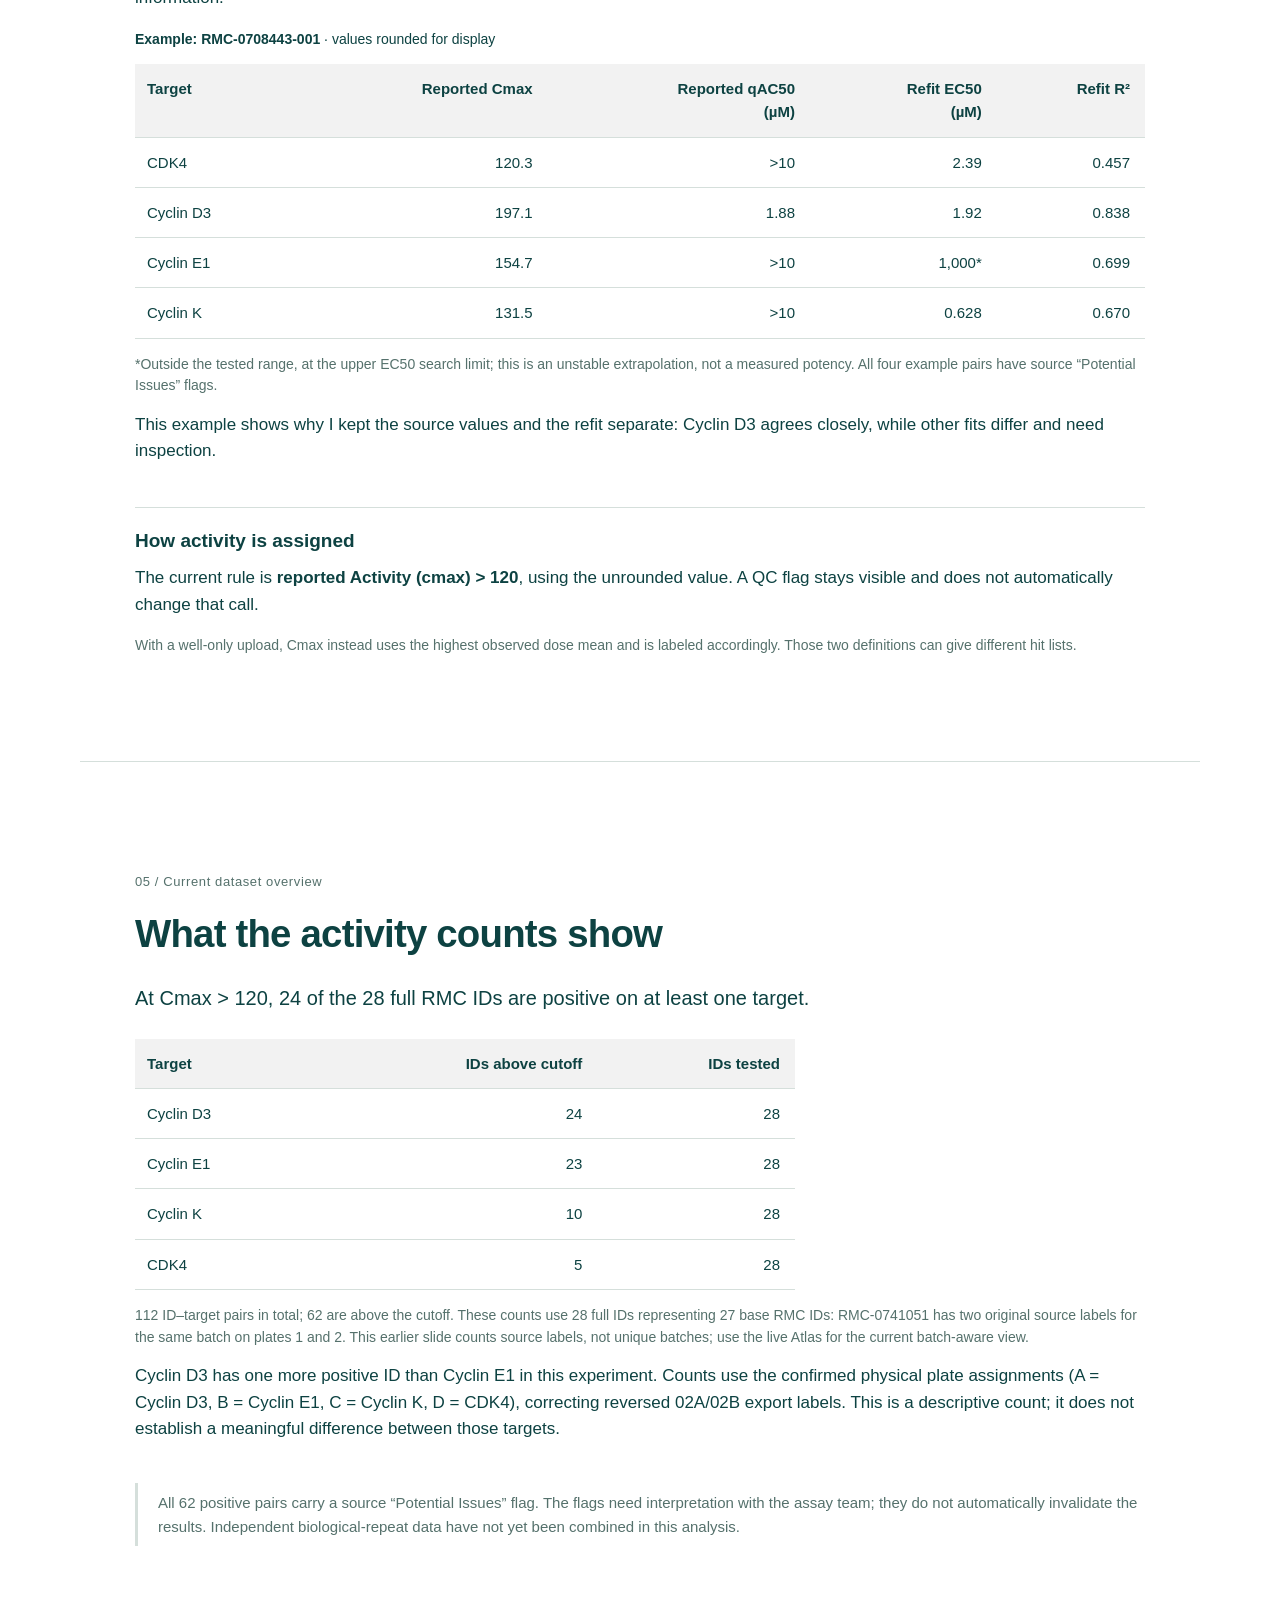
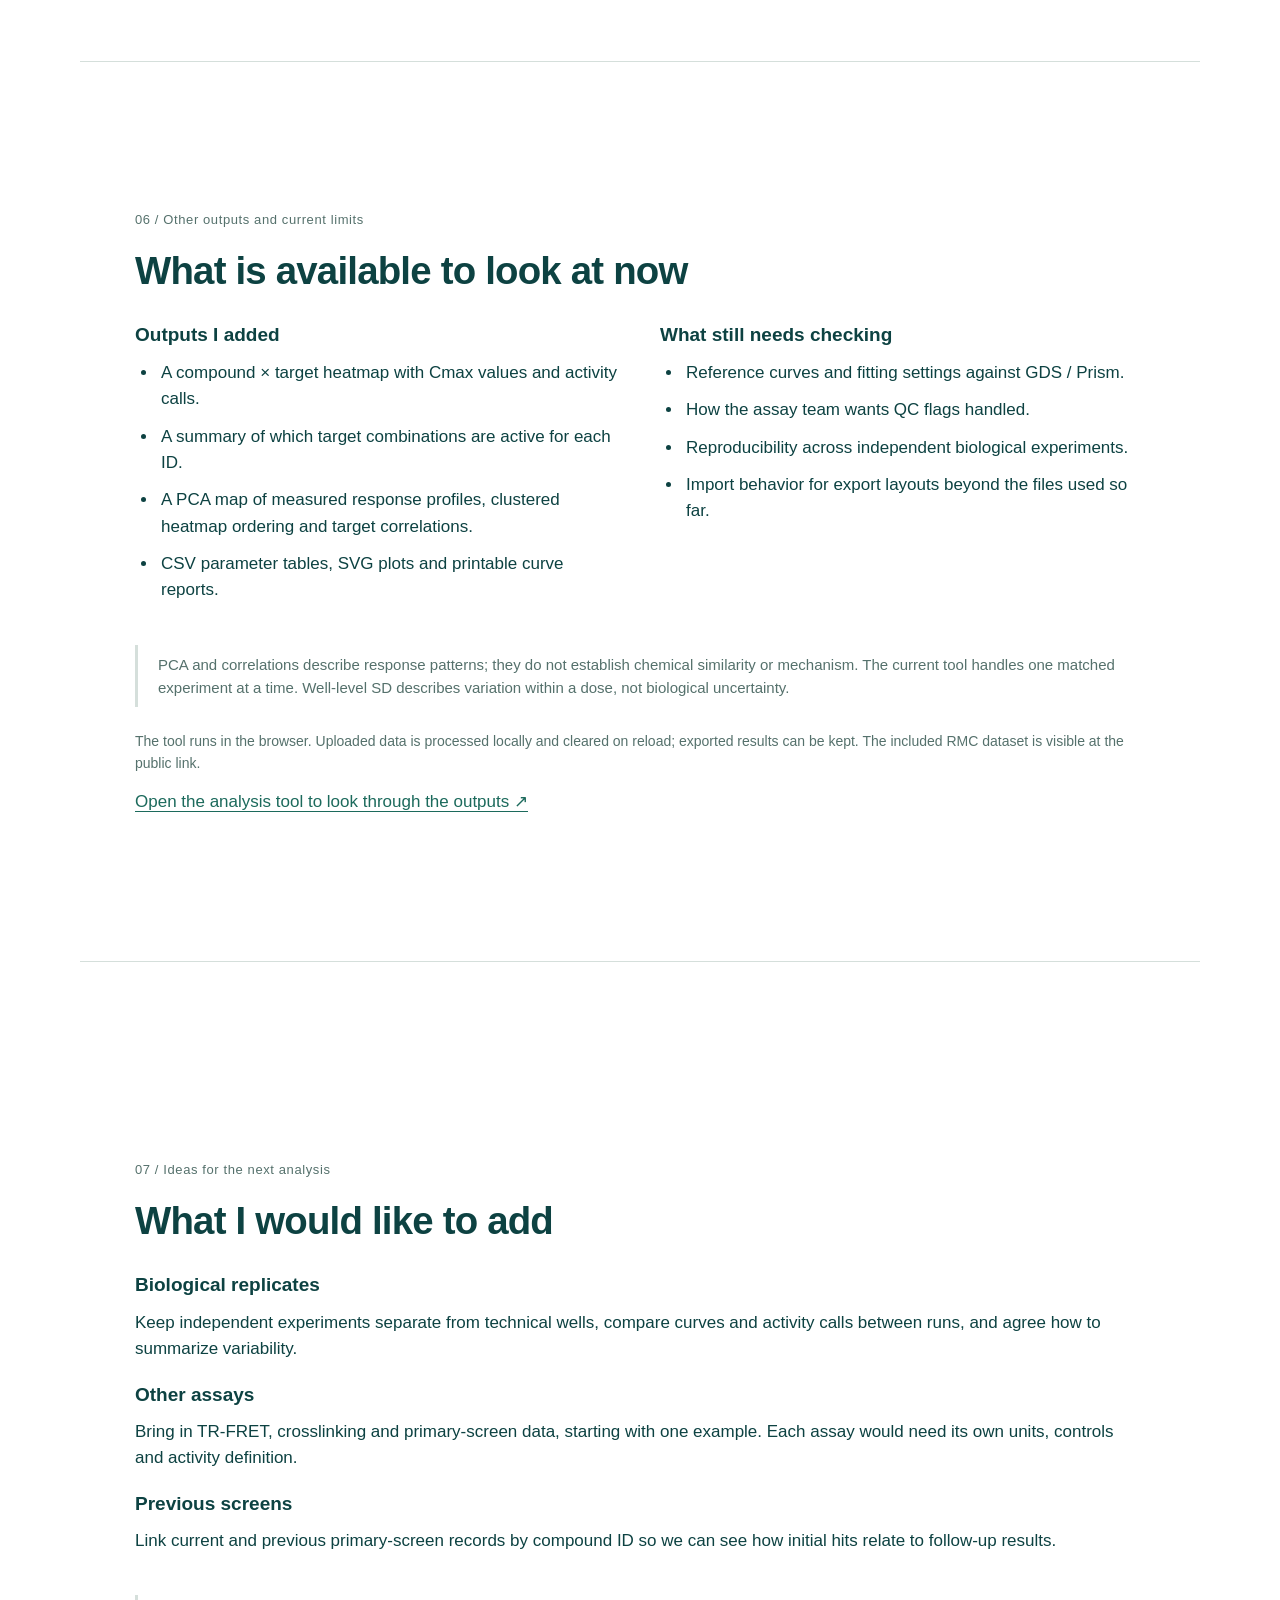
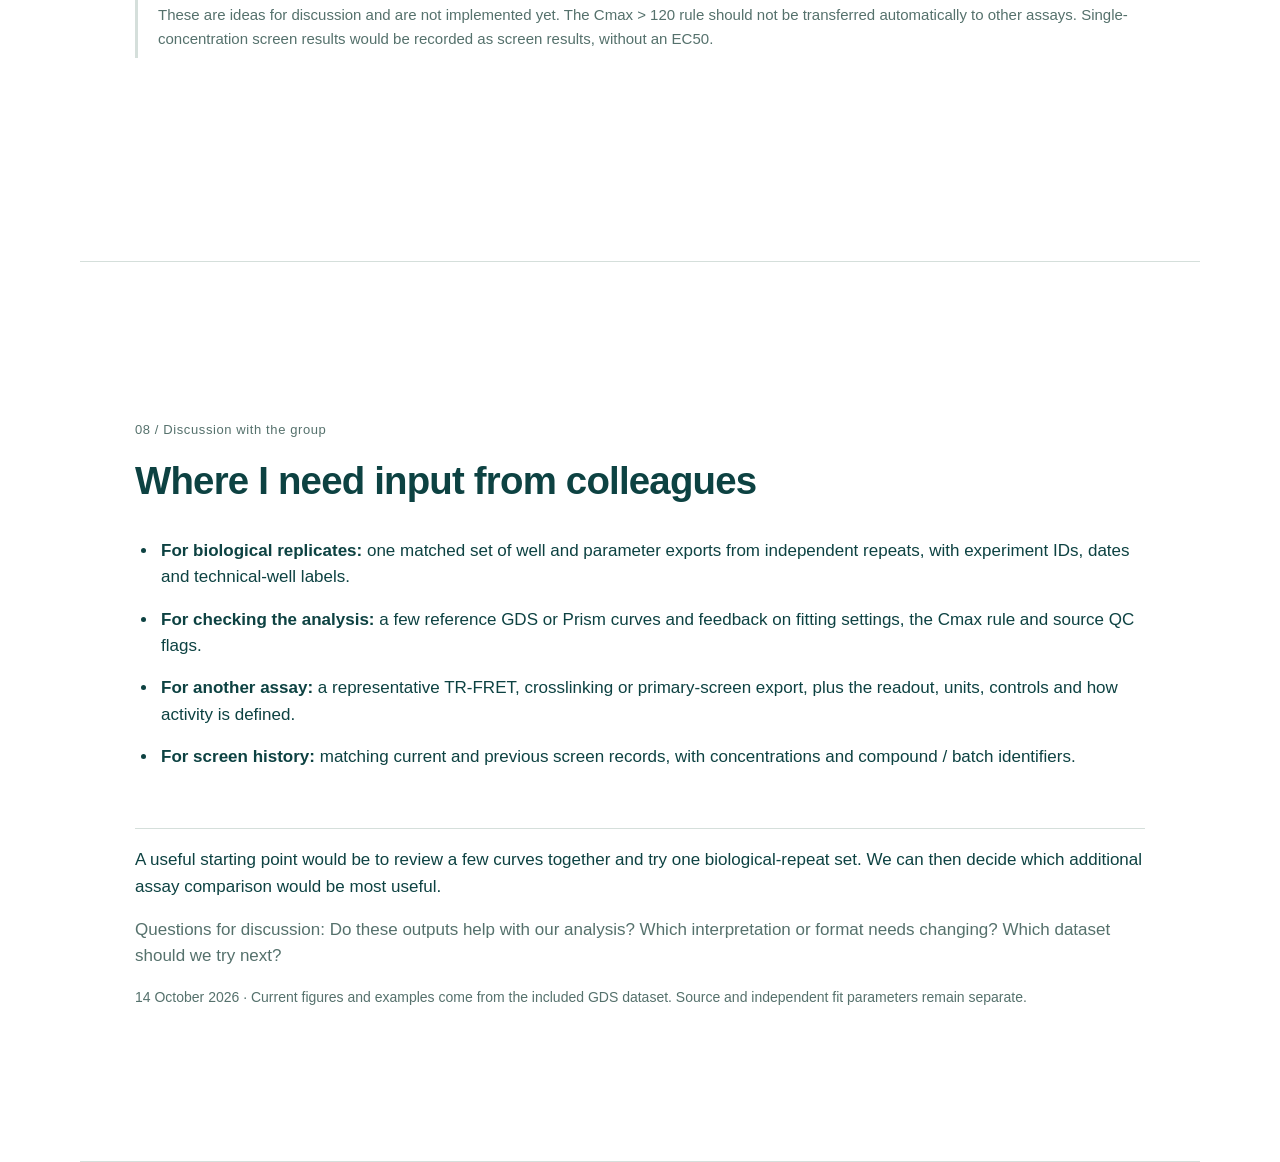
==== commit 14620401: "Apply RVMD palette and preserve Crosslinking selections during resize" ====
--- a/presentation.html
+++ b/presentation.html
@@ -1,7 +1,7 @@
 <!doctype html>
 <html lang="en"><head><meta charset="utf-8"><meta name="viewport" content="width=device-width,initial-scale=1"><meta name="description" content="GDS data analysis: work completed, example outputs and points for discussion with colleagues."><title>GDS data analysis — Work completed so far</title>
 <style>
-:root{--ink:#243442;--muted:#5d6974;--line:#dbe0e5;--accent:#315a78;--paper:#fff;--soft:#f3f5f7}*{box-sizing:border-box}html{scroll-padding-top:75px}body{margin:0;background:var(--paper);color:var(--ink);font:17px/1.55 -apple-system,BlinkMacSystemFont,"Segoe UI",sans-serif}a{color:var(--accent);text-underline-offset:4px}button{font:inherit;cursor:pointer;color:var(--ink);background:white;border:1px solid var(--line);border-radius:4px;padding:7px 12px}button:hover{background:var(--soft)}a:focus-visible,button:focus-visible{outline:3px solid #6487a0;outline-offset:3px}.top{position:fixed;inset:0 0 auto;display:flex;justify-content:space-between;align-items:center;gap:16px;padding:13px 5vw;border-bottom:1px solid var(--line);background:white;z-index:10}.top a{text-decoration:none;font-size:14px}.top nav{display:flex;align-items:center;gap:20px}.top button{font-size:13px}.brand{font-weight:600;color:var(--ink)}main{max-width:1120px;margin:auto}.slide{min-height:100svh;padding:110px 55px 90px;border-bottom:1px solid var(--line);display:flex;flex-direction:column;justify-content:center;scroll-margin-top:0}.section-number{font-size:13px;color:var(--muted);margin:0 0 18px;letter-spacing:.6px}h1,h2,h3,p{margin-top:0}h1{font-size:clamp(35px,4.3vw,58px);line-height:1.15;letter-spacing:-1.5px;font-weight:600;margin-bottom:25px}h2{font-size:clamp(29px,3vw,39px);line-height:1.2;letter-spacing:-.8px;font-weight:600;margin-bottom:26px}h3{font-size:19px;font-weight:600;margin-bottom:10px}.intro{font-size:22px;max-width:820px;margin-bottom:30px}.muted,.caption{color:var(--muted)}.two{display:grid;grid-template-columns:1fr 1fr;gap:40px}.two>div{min-width:0}ul,ol{padding-left:23px;margin-top:8px}li{padding-left:3px;margin-bottom:11px}.context{border-left:3px solid var(--line);padding:8px 0 8px 20px;margin:24px 0;color:var(--muted);font-size:15px}.dataset{border-top:1px solid var(--line);border-bottom:1px solid var(--line);padding:20px 0;margin:20px 0 28px;line-height:1.9}.dataset strong{font-weight:600}.jump{display:flex;gap:22px;flex-wrap:wrap;font-size:15px;margin-top:25px}figure{margin:0}.screen{display:block;width:100%;max-width:760px;height:auto;margin:auto;border:1px solid var(--line)}figcaption{font-size:14px;margin:15px auto 0;max-width:760px;color:var(--muted)}.table-wrap{overflow-x:auto}table{border-collapse:collapse;width:100%;font-size:15px}th{text-align:left;font-weight:600;background:var(--soft)}th,td{padding:13px 15px;border-bottom:1px solid var(--line);vertical-align:top}th:first-child,td:first-child{padding-left:12px}td.numeric,th.numeric{text-align:right;font-variant-numeric:tabular-nums}.caption{font-size:14px;margin:15px 0}.result-table{max-width:660px}.key-line{font-size:20px;margin-bottom:25px}.subtle{border-top:1px solid var(--line);padding-top:18px;margin-top:25px}.footer{position:fixed;right:25px;bottom:16px;display:flex;align-items:center;gap:9px;padding:5px;border:1px solid var(--line);border-radius:5px;background:white;z-index:10}.footer button{border:0;padding:5px 10px}.footer output{font-size:12px;min-width:40px;text-align:center}.reading .slide{min-height:0;padding-top:90px;padding-bottom:65px}.reading .footer{display:none}.discussion li{margin-bottom:16px}.small{font-size:14px}.top .optional{display:inline}@media(max-width:720px){body{font-size:16px}.top{padding:12px 5vw}.top nav{gap:10px}.top .optional{display:none}.top button{font-size:12px;padding:6px}.slide{padding:100px 6vw 80px;min-height:0}.slide:first-child{min-height:90svh}.two{grid-template-columns:1fr;gap:20px}.intro{font-size:19px}h1{letter-spacing:-.8px}.section-number{font-size:12px}th,td{padding:10px;font-size:13px}.footer{right:15px}.key-line{font-size:18px}}@media print{@page{size:landscape;margin:12mm}body{font-size:11pt;-webkit-print-color-adjust:exact;print-color-adjust:exact}.top,.footer,.jump{display:none!important}.slide,.reading .slide{min-height:0;padding:8mm 10mm;break-after:page;break-inside:avoid}.slide:last-child{break-after:auto}h1{font-size:34pt}h2{font-size:25pt}.intro{font-size:15pt}.screen{max-height:135mm;width:auto;max-width:100%}table{font-size:10pt}.caption,.context{font-size:10pt}.context{margin:15px 0}.section-number{margin-bottom:10px}}
+:root{--ink:#0d4242;--muted:#55716c;--line:#d5dfdb;--accent:#1c6a5c;--paper:#fff;--soft:#f2f2f2}*{box-sizing:border-box}html{scroll-padding-top:75px}body{margin:0;background:var(--paper);color:var(--ink);font:17px/1.55 -apple-system,BlinkMacSystemFont,"Segoe UI",sans-serif}a{color:var(--accent);text-underline-offset:4px}button{font:inherit;cursor:pointer;color:var(--ink);background:white;border:1px solid var(--line);border-radius:4px;padding:7px 12px}button:hover{background:var(--soft)}a:focus-visible,button:focus-visible{outline:3px solid #6487a0;outline-offset:3px}.top{position:fixed;inset:0 0 auto;display:flex;justify-content:space-between;align-items:center;gap:16px;padding:13px 5vw;border-bottom:1px solid var(--line);background:white;z-index:10}.top a{text-decoration:none;font-size:14px}.top nav{display:flex;align-items:center;gap:20px}.top button{font-size:13px}.brand{font-weight:600;color:var(--ink)}main{max-width:1120px;margin:auto}.slide{min-height:100svh;padding:110px 55px 90px;border-bottom:1px solid var(--line);display:flex;flex-direction:column;justify-content:center;scroll-margin-top:0}.section-number{font-size:13px;color:var(--muted);margin:0 0 18px;letter-spacing:.6px}h1,h2,h3,p{margin-top:0}h1{font-size:clamp(35px,4.3vw,58px);line-height:1.15;letter-spacing:-1.5px;font-weight:600;margin-bottom:25px}h2{font-size:clamp(29px,3vw,39px);line-height:1.2;letter-spacing:-.8px;font-weight:600;margin-bottom:26px}h3{font-size:19px;font-weight:600;margin-bottom:10px}.intro{font-size:22px;max-width:820px;margin-bottom:30px}.muted,.caption{color:var(--muted)}.two{display:grid;grid-template-columns:1fr 1fr;gap:40px}.two>div{min-width:0}ul,ol{padding-left:23px;margin-top:8px}li{padding-left:3px;margin-bottom:11px}.context{border-left:3px solid var(--line);padding:8px 0 8px 20px;margin:24px 0;color:var(--muted);font-size:15px}.dataset{border-top:1px solid var(--line);border-bottom:1px solid var(--line);padding:20px 0;margin:20px 0 28px;line-height:1.9}.dataset strong{font-weight:600}.jump{display:flex;gap:22px;flex-wrap:wrap;font-size:15px;margin-top:25px}figure{margin:0}.screen{display:block;width:100%;max-width:760px;height:auto;margin:auto;border:1px solid var(--line)}figcaption{font-size:14px;margin:15px auto 0;max-width:760px;color:var(--muted)}.table-wrap{overflow-x:auto}table{border-collapse:collapse;width:100%;font-size:15px}th{text-align:left;font-weight:600;background:var(--soft)}th,td{padding:13px 15px;border-bottom:1px solid var(--line);vertical-align:top}th:first-child,td:first-child{padding-left:12px}td.numeric,th.numeric{text-align:right;font-variant-numeric:tabular-nums}.caption{font-size:14px;margin:15px 0}.result-table{max-width:660px}.key-line{font-size:20px;margin-bottom:25px}.subtle{border-top:1px solid var(--line);padding-top:18px;margin-top:25px}.footer{position:fixed;right:25px;bottom:16px;display:flex;align-items:center;gap:9px;padding:5px;border:1px solid var(--line);border-radius:5px;background:white;z-index:10}.footer button{border:0;padding:5px 10px}.footer output{font-size:12px;min-width:40px;text-align:center}.reading .slide{min-height:0;padding-top:90px;padding-bottom:65px}.reading .footer{display:none}.discussion li{margin-bottom:16px}.small{font-size:14px}.top .optional{display:inline}@media(max-width:720px){body{font-size:16px}.top{padding:12px 5vw}.top nav{gap:10px}.top .optional{display:none}.top button{font-size:12px;padding:6px}.slide{padding:100px 6vw 80px;min-height:0}.slide:first-child{min-height:90svh}.two{grid-template-columns:1fr;gap:20px}.intro{font-size:19px}h1{letter-spacing:-.8px}.section-number{font-size:12px}th,td{padding:10px;font-size:13px}.footer{right:15px}.key-line{font-size:18px}}@media print{@page{size:landscape;margin:12mm}body{font-size:11pt;-webkit-print-color-adjust:exact;print-color-adjust:exact}.top,.footer,.jump{display:none!important}.slide,.reading .slide{min-height:0;padding:8mm 10mm;break-after:page;break-inside:avoid}.slide:last-child{break-after:auto}h1{font-size:34pt}h2{font-size:25pt}.intro{font-size:15pt}.screen{max-height:135mm;width:auto;max-width:100%}table{font-size:10pt}.caption,.context{font-size:10pt}.context{margin:15px 0}.section-number{margin-bottom:10px}}
 </style></head><body>
 <header class="top"><a class="brand" href="#start">GDS analysis · Work update</a><nav aria-label="Page controls"><a class="optional" href="https://kkam-revmed.github.io/target-atlas/" target="_blank" rel="noopener">Analysis tool ↗</a><button id="reading" aria-pressed="false">Reading view</button><button id="print">Print / PDF</button></nav></header>
 <main>
